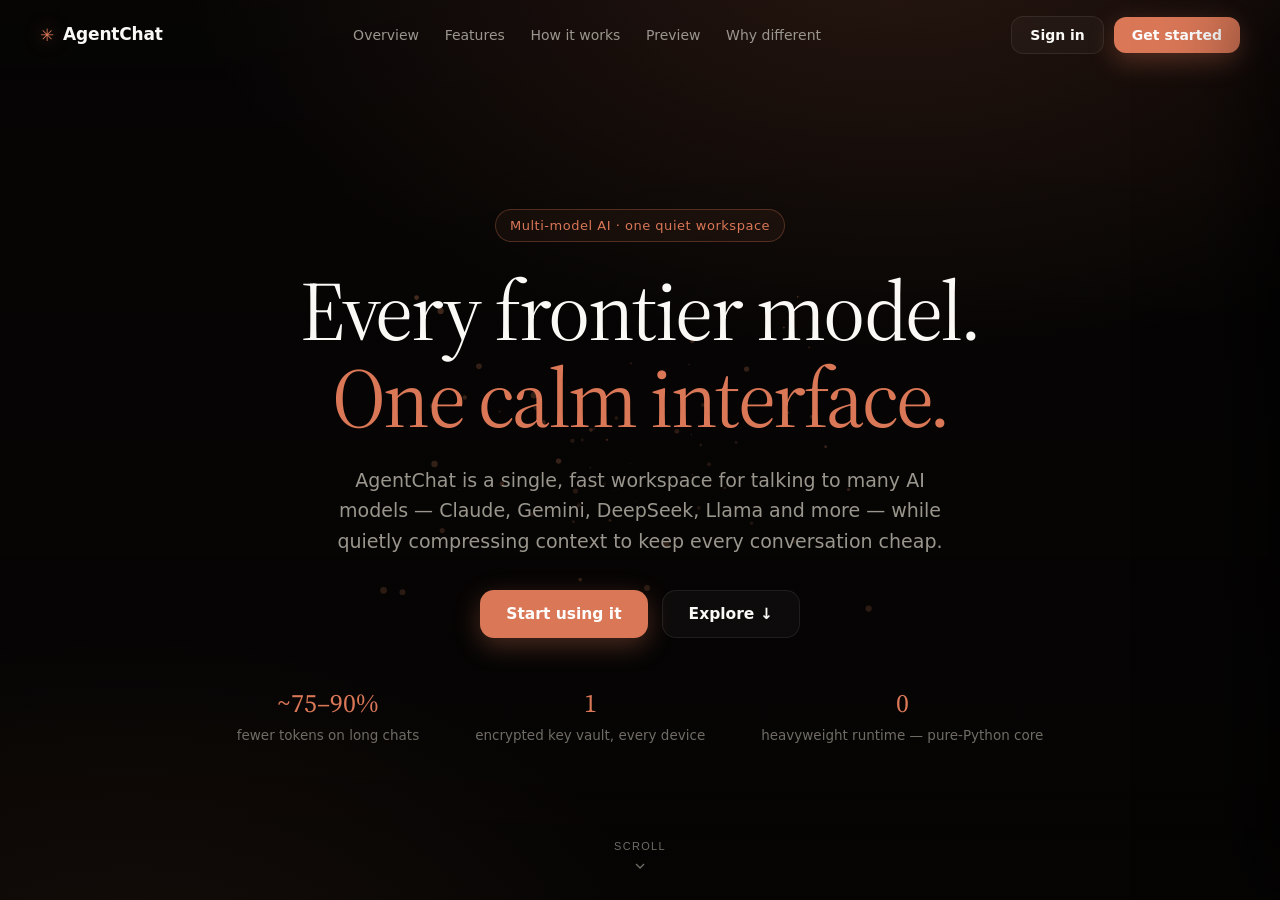
==== frontend/index.html @ 3aff606d "Redesign landing into a scrollable cinematic 3D product page (fixes viewport clipping; preserves aut" ====
<!DOCTYPE html>
<html lang="en">
<head>
  <meta charset="UTF-8">
  <meta name="viewport" content="width=device-width, initial-scale=1.0">
  <title>AgentChat</title>
  <link rel="preconnect" href="https://fonts.googleapis.com">
  <link rel="preconnect" href="https://fonts.gstatic.com" crossorigin>
  <link href="https://fonts.googleapis.com/css2?family=IBM+Plex+Mono:wght@400;500;600&family=Rubik:wght@400;500;600;700&family=Source+Serif+4:opsz,wght@8..60,400;8..60,500;8..60,600&display=swap" rel="stylesheet">
  <link rel="stylesheet" href="style.css?v=2.4">
  <!-- Claude-inspired reskin (loads last so it overrides style.css). Remove this line to revert. -->
  <link rel="stylesheet" href="claude-theme.css?v=1.0">
  <!-- Landing-page experience styles (loads last; scoped to #landing-screen) -->
  <link rel="stylesheet" href="landing.css?v=2.0">
  <link rel="manifest" href="/manifest.json">
  <link rel="icon" type="image/x-icon" href="/favicon.ico">
  <link rel="apple-touch-icon" href="/icon.png">
  <script src="https://accounts.google.com/gsi/client" async defer></script>
  <!-- Three.js (WebGL) for the hero particle field. Loaded from CDN; landing.js
       degrades to a canvas-2D field if this fails or on reduced-motion. -->
  <script src="https://cdnjs.cloudflare.com/ajax/libs/three.js/r128/three.min.js" defer></script>
</head>
<body>
  <!-- ============================================================
       Full-screen landing / auth gate (3D dynamic, black + clay).
       Shown to new users; hidden once signed in or "explored".
       Controlled by landing.js. Delete this block + landing.js link to revert.
       ============================================================ -->
  <div id="landing-screen" class="landing-screen">
    <!-- Atmospheric backdrop: WebGL particle field (three.js) or canvas-2D fallback -->
    <canvas id="landing-canvas" class="landing-canvas"></canvas>
    <div class="landing-vignette"></div>

    <!-- Floating / sticky navigation -->
    <header class="lp-nav" id="lp-nav">
      <a class="lp-nav-brand" href="#lp-hero" data-scroll>
        <span class="lp-brand-star">✳</span><span>AgentChat</span>
      </a>
      <nav class="lp-nav-links" id="lp-nav-links">
        <a href="#lp-about" data-scroll>Overview</a>
        <a href="#lp-features" data-scroll>Features</a>
        <a href="#lp-how" data-scroll>How it works</a>
        <a href="#lp-preview" data-scroll>Preview</a>
        <a href="#lp-facts" data-scroll>Why different</a>
      </nav>
      <div class="lp-nav-cta">
        <button type="button" class="lp-btn-ghost" id="lp-nav-signin">Sign in</button>
        <button type="button" class="lp-btn-primary" id="lp-nav-start">Get started</button>
      </div>
      <button type="button" class="lp-nav-toggle" id="lp-nav-toggle" aria-label="Toggle menu">
        <svg width="22" height="22" viewBox="0 0 24 24" fill="none" stroke="currentColor" stroke-width="2"><line x1="3" y1="6" x2="21" y2="6"/><line x1="3" y1="12" x2="21" y2="12"/><line x1="3" y1="18" x2="21" y2="18"/></svg>
      </button>
    </header>

    <!-- Scrollable document -->
    <main class="lp-scroll" id="lp-scroll">
      <!-- HERO -->
      <section class="lp-hero" id="lp-hero">
        <div class="lp-hero-inner">
          <span class="lp-eyebrow reveal">Multi-model AI · one quiet workspace</span>
          <h1 class="lp-hero-title reveal">
            Every frontier model.
            <span class="lp-hero-accent">One calm interface.</span>
          </h1>
          <p class="lp-hero-sub reveal">
            AgentChat is a single, fast workspace for talking to many AI models — Claude, Gemini,
            DeepSeek, Llama and more — while quietly compressing context to keep every conversation cheap.
          </p>
          <div class="lp-hero-cta reveal">
            <button type="button" class="lp-btn-primary lp-btn-lg" id="lp-hero-start">Start using it</button>
            <button type="button" class="lp-btn-ghost lp-btn-lg" id="lp-hero-explore">Explore ↓</button>
          </div>
          <ul class="lp-hero-meta reveal">
            <li><strong>~75–90%</strong> fewer tokens on long chats</li>
            <li><strong>1</strong> encrypted key vault, every device</li>
            <li><strong>0</strong> heavyweight runtime — pure-Python core</li>
          </ul>
        </div>
        <button type="button" class="lp-scroll-cue" id="lp-scroll-cue" aria-label="Scroll down">
          <span>Scroll</span>
          <svg width="16" height="16" viewBox="0 0 24 24" fill="none" stroke="currentColor" stroke-width="2"><polyline points="6 9 12 15 18 9"/></svg>
        </button>
      </section>

      <!-- ABOUT / WHAT IT IS -->
      <section class="lp-section" id="lp-about">
        <div class="lp-section-head reveal">
          <span class="lp-kicker">What it is</span>
          <h2 class="lp-h2">One workspace instead of a dozen tabs.</h2>
          <p class="lp-lead">
            Most people juggle several AI sites, each with its own login, billing and quirks.
            AgentChat puts them behind one clean chat — switch models mid-conversation, bring your
            own keys, and keep your history and settings synced wherever you sign in.
          </p>
        </div>
        <div class="lp-about-grid reveal">
          <div class="lp-about-item"><span class="lp-about-num">01</span><h3>Talk to any model</h3><p>Claude Opus, Gemini, DeepSeek, Qwen, Llama and GPT-OSS — one thread, switch freely.</p></div>
          <div class="lp-about-item"><span class="lp-about-num">02</span><h3>Spend less</h3><p>Reasoning is pruned and long histories are compressed before they're sent upstream.</p></div>
          <div class="lp-about-item"><span class="lp-about-num">03</span><h3>Stay in sync</h3><p>Accounts carry your models, keys and preferences across phone and laptop.</p></div>
        </div>
      </section>

      <!-- FEATURES -->
      <section class="lp-section" id="lp-features">
        <div class="lp-section-head reveal">
          <span class="lp-kicker">Capabilities</span>
          <h2 class="lp-h2">Built for people who use AI all day.</h2>
        </div>
        <div class="lp-feature-grid">
          <article class="lp-card lp-card-wide reveal" data-tilt>
            <div class="lp-card-glow"></div>
            <div class="lp-card-body">
              <span class="lp-card-tag">Token efficiency</span>
              <h3>Context compression, on by default</h3>
              <p>Long conversations are summarized and prior reasoning is pruned before each request, so a
                marathon chat costs a fraction of what it would elsewhere — up to ~75–90% fewer tokens.</p>
              <div class="lp-card-stat"><span class="lp-stat-num">-75%</span><span class="lp-stat-cap">typical prompt overhead pruned</span></div>
            </div>
          </article>
          <article class="lp-card reveal" data-tilt>
            <div class="lp-card-glow"></div>
            <div class="lp-card-body">
              <span class="lp-card-tag">Vision</span>
              <h3>See documents, not just read them</h3>
              <p>Drop in a PDF or image — pages are rendered to images so vision-capable models actually
                look at the layout, tables and figures.</p>
            </div>
          </article>
          <article class="lp-card reveal" data-tilt>
            <div class="lp-card-glow"></div>
            <div class="lp-card-body">
              <span class="lp-card-tag">Privacy</span>
              <h3>Your keys, your vault</h3>
              <p>API keys live in a per-user encrypted vault (PBKDF2), never hard-coded and never shared.</p>
            </div>
          </article>
          <article class="lp-card reveal" data-tilt>
            <div class="lp-card-glow"></div>
            <div class="lp-card-body">
              <span class="lp-card-tag">Openness</span>
              <h3>Bring any provider</h3>
              <p>Speaks the OpenAI Chat Completions and Anthropic Messages formats, plus custom base URLs
                for any compatible endpoint.</p>
            </div>
          </article>
          <article class="lp-card lp-card-wide reveal" data-tilt>
            <div class="lp-card-glow"></div>
            <div class="lp-card-body">
              <span class="lp-card-tag">Tools &amp; context</span>
              <h3>Web search, tools and your own codebase</h3>
              <p>Real-time web search, tools over the Model Context Protocol, agent skills, and project
                context so answers are grounded in what you're actually working on.</p>
            </div>
          </article>
        </div>
      </section>

      <!-- HOW IT WORKS -->
      <section class="lp-section" id="lp-how">
        <div class="lp-section-head reveal">
          <span class="lp-kicker">How it works</span>
          <h2 class="lp-h2">Four steps, then out of your way.</h2>
        </div>
        <ol class="lp-steps">
          <li class="lp-step reveal"><span class="lp-step-n">1</span><h3>Pick a model</h3><p>Choose from the built-in roster or point AgentChat at your own provider and key.</p></li>
          <li class="lp-step reveal"><span class="lp-step-n">2</span><h3>Chat &amp; attach</h3><p>Ask, paste code, or drop in PDFs and images. Everything lands in one thread.</p></li>
          <li class="lp-step reveal"><span class="lp-step-n">3</span><h3>It compresses</h3><p>Context is trimmed and summarized automatically so you keep the thread, not the token bill.</p></li>
          <li class="lp-step reveal"><span class="lp-step-n">4</span><h3>It syncs</h3><p>Your models, keys and settings follow your account to any device.</p></li>
        </ol>
      </section>

      <!-- PRODUCT PREVIEW -->
      <section class="lp-section" id="lp-preview">
        <div class="lp-section-head reveal">
          <span class="lp-kicker">A look inside</span>
          <h2 class="lp-h2">Calm on the surface, efficient underneath.</h2>
        </div>
        <div class="lp-preview-frame reveal" data-tilt>
          <div class="lp-preview-bar">
            <span class="lp-dot"></span><span class="lp-dot"></span><span class="lp-dot"></span>
            <span class="lp-preview-model">✳ claude-opus-4-8</span>
            <span class="lp-preview-badge">-75% pruned</span>
          </div>
          <div class="lp-preview-body">
            <div class="lp-msg lp-msg-user">Summarize the attached research PDF and pull out the key numbers.</div>
            <div class="lp-msg lp-msg-file">📄 opaque-detection.pdf · 12 pages</div>
            <div class="lp-msg lp-msg-ai">
              <p>Here's the gist across all 12 pages, with the figures that matter:</p>
              <p><strong>Detection cascade</strong> runs in four tiers (T0–T3), each escalating only when the
                cheaper stage is uncertain — keeping average latency low.</p>
              <p>Names and addresses are caught by a dedicated <strong>NER</strong> pass before anything
                leaves the device.</p>
            </div>
          </div>
        </div>
        <p class="lp-preview-note reveal">Illustrative preview — the live app renders your real conversations.</p>
      </section>

      <!-- FACTS / WHY DIFFERENT -->
      <section class="lp-section" id="lp-facts">
        <div class="lp-section-head reveal">
          <span class="lp-kicker">Why it's different</span>
          <h2 class="lp-h2">Small, open, and frugal on purpose.</h2>
        </div>
        <div class="lp-facts-grid">
          <div class="lp-fact reveal"><span class="lp-fact-num">Pure Python</span><p>The server is a single standard-library program — no web framework, no Node build, no Electron.</p></div>
          <div class="lp-fact reveal"><span class="lp-fact-num">Multi-model</span><p>Frontier and open-weight models side by side, switchable inside one conversation.</p></div>
          <div class="lp-fact reveal"><span class="lp-fact-num">Cross-device</span><p>Sign in anywhere; your vault and preferences come with you.</p></div>
          <div class="lp-fact reveal"><span class="lp-fact-num">Standards-based</span><p>OpenAI &amp; Anthropic message formats, and tools over the Model Context Protocol.<a class="lp-cite" href="https://modelcontextprotocol.io" target="_blank" rel="noopener noreferrer">MCP ↗</a></p></div>
        </div>
      </section>

      <!-- FINAL CTA -->
      <section class="lp-section lp-final" id="lp-final">
        <div class="lp-final-inner reveal">
          <span class="lp-brand-star lp-final-star">✳</span>
          <h2 class="lp-final-title">Bring your keys. Keep your tokens.</h2>
          <p class="lp-final-sub">Start a conversation in seconds — or make an account to sync everything.</p>
          <div class="lp-hero-cta">
            <button type="button" class="lp-btn-primary lp-btn-lg" id="lp-final-start">Get started</button>
            <button type="button" class="lp-btn-ghost lp-btn-lg" id="lp-final-guest">Explore without an account →</button>
          </div>
        </div>
      </section>

      <footer class="lp-footer">
        <div class="lp-footer-brand"><span class="lp-brand-star">✳</span> AgentChat</div>
        <div class="lp-footer-note">Private, single-user build · your keys stay in your vault</div>
      </footer>
    </main>

    <!-- ================= Slide-in auth panel (reuses existing endpoints) ================= -->
    <div class="lp-auth-overlay" id="lp-auth-overlay"></div>
    <aside class="lp-auth-panel" id="lp-auth-panel" aria-hidden="true">
      <button type="button" class="lp-auth-close" id="lp-auth-close" aria-label="Close">
        <svg width="20" height="20" viewBox="0 0 24 24" fill="none" stroke="currentColor" stroke-width="2"><line x1="18" y1="6" x2="6" y2="18"/><line x1="6" y1="6" x2="18" y2="18"/></svg>
      </button>
      <div class="lp-auth-inner">
        <div class="landing-brand">
          <span class="landing-brand-star">✳</span>
          <span class="landing-brand-name">AgentChat</span>
        </div>
        <h1 class="landing-headline" id="lp-headline">Welcome back</h1>
        <p class="landing-sub" id="lp-sub">Sign in to sync your chats, keys and models across every device.</p>

        <div class="landing-tabs" id="lp-tabs">
          <button type="button" class="landing-tab active" data-mode="login">Sign in</button>
          <button type="button" class="landing-tab" data-mode="register">Create account</button>
        </div>

        <button type="button" class="lp-google-btn" id="lp-google-btn">
          <svg viewBox="0 0 24 24" width="18" height="18" aria-hidden="true">
            <path fill="#4285F4" d="M22.56 12.25c0-.78-.07-1.53-.2-2.25H12v4.26h5.92c-.26 1.37-1.04 2.53-2.21 3.31v2.77h3.57c2.08-1.92 3.28-4.74 3.28-8.09z"/>
            <path fill="#34A853" d="M12 23c2.97 0 5.46-.98 7.28-2.66l-3.57-2.77c-.98.66-2.23 1.06-3.71 1.06-2.86 0-5.29-1.93-6.16-4.53H2.18v2.84C3.99 20.53 7.7 23 12 23z"/>
            <path fill="#FBBC05" d="M5.84 14.09c-.22-.66-.35-1.36-.35-2.09s.13-1.43.35-2.09V7.06H2.18C1.43 8.55 1 10.22 1 12s.43 3.45 1.18 4.94l2.85-2.22.81-.63z"/>
            <path fill="#EA4335" d="M12 5.38c1.62 0 3.06.56 4.21 1.64l3.15-3.15C17.45 2.09 14.97 1 12 1 7.7 1 3.99 3.47 2.18 7.06l3.66 2.84c.87-2.6 3.3-4.52 6.16-4.52z"/>
          </svg>
          <span>Continue with Google</span>
        </button>
        <div class="lp-gsi-holder" id="lp-gsi-holder"></div>
        <div class="lp-note hidden" id="lp-google-note"></div>

        <div class="landing-divider"><span>or with email</span></div>

        <form id="lp-form" autocomplete="on">
          <div class="lp-field hidden" id="lp-name-field">
            <label for="lp-name">Name</label>
            <input type="text" id="lp-name" placeholder="Your name" autocomplete="name" />
          </div>
          <div class="lp-field">
            <label for="lp-email">Email</label>
            <input type="email" id="lp-email" placeholder="name@example.com" autocomplete="email" required />
          </div>
          <div class="lp-field">
            <label for="lp-password">Password</label>
            <input type="password" id="lp-password" placeholder="••••••••" autocomplete="current-password" required />
          </div>
          <div class="lp-alert hidden" id="lp-alert"></div>
          <button type="submit" class="lp-submit" id="lp-submit">Sign in</button>
        </form>

        <button type="button" class="lp-guest" id="lp-guest">Explore without an account →</button>
      </div>
    </aside>
  </div>

  <div class="app-layout">
    <!-- 1. Leftmost Icon Navigation Rail (Material You Expressive Rail) -->
    <nav class="nav-rail">
      <div class="rail-top">
        <div class="rail-brand" title="AgentChat">
          <img src="/icon.png" alt="AgentChat" class="rail-logo" />
        </div>
        <button class="rail-btn active" id="rail-tab-chats" title="Conversations (Ctrl+1)">
          <div class="rail-icon-wrapper">
            <svg width="22" height="22" viewBox="0 0 24 24" fill="none" stroke="currentColor" stroke-width="2"><path d="M21 15a2 2 0 0 1-2 2H7l-4 4V5a2 2 0 0 1 2-2h14a2 2 0 0 1 2 2z"></path></svg>
          </div>
          <span class="rail-label">Chats</span>
        </button>
        <button class="rail-btn" id="rail-tab-models" title="Model Hub & Latency (Ctrl+2)">
          <div class="rail-icon-wrapper">
            <svg width="22" height="22" viewBox="0 0 24 24" fill="none" stroke="currentColor" stroke-width="2"><circle cx="12" cy="8" r="7"></circle><polyline points="8.21 13.89 7 23 12 20 17 23 15.79 13.88"></polyline></svg>
          </div>
          <span class="rail-label">Models</span>
        </button>
        <button class="rail-btn" id="rail-tab-skills" title="Agent Skills & Protocols (Ctrl+4)">
          <div class="rail-icon-wrapper">
            <svg width="22" height="22" viewBox="0 0 24 24" fill="none" stroke="currentColor" stroke-width="2"><polygon points="12 2 15.09 8.26 22 9.27 17 14.14 18.18 21.02 12 17.77 5.82 21.02 7 14.14 2 9.27 8.91 8.26 12 2"></polygon></svg>
          </div>
          <span class="rail-label">Skills</span>
        </button>
        <button class="rail-btn" id="rail-tab-projects" title="Projects & Codebases (Ctrl+5)">
          <div class="rail-icon-wrapper">
            <svg width="22" height="22" viewBox="0 0 24 24" fill="none" stroke="currentColor" stroke-width="2"><path d="M22 19a2 2 0 0 1-2 2H4a2 2 0 0 1-2-2V5a2 2 0 0 1 2-2h5l2 3h9a2 2 0 0 1 2 2z"></path></svg>
          </div>
          <span class="rail-label">Projects</span>
        </button>
        <button class="rail-btn" id="rail-tab-mcp" title="MCP & Tools (Ctrl+6)">
          <div class="rail-icon-wrapper">
            <svg width="22" height="22" viewBox="0 0 24 24" fill="none" stroke="currentColor" stroke-width="2"><path d="M18 13v6a2 2 0 0 1-2 2H5a2 2 0 0 1-2-2V8a2 2 0 0 1 2-2h6"></path><polyline points="15 3 21 3 21 9"></polyline><line x1="10" y1="14" x2="21" y2="3"></line></svg>
          </div>
          <span class="rail-label">MCP</span>
        </button>
      </div>

      <div class="rail-bottom">
        <button class="rail-btn" id="rail-tab-settings" title="Settings & Providers">
          <div class="rail-icon-wrapper">
            <svg width="22" height="22" viewBox="0 0 24 24" fill="none" stroke="currentColor" stroke-width="2"><circle cx="12" cy="12" r="3"></circle><path d="M19.4 15a1.65 1.65 0 0 0 .33 1.82l.06.06a2 2 0 0 1 0 2.83 2 2 0 0 1-2.83 0l-.06-.06a1.65 1.65 0 0 0-1.82-.33 1.65 1.65 0 0 0-1 1.51V21a2 2 0 0 1-2 2 2 2 0 0 1-2-2v-.09A1.65 1.65 0 0 0 9 19.4a1.65 1.65 0 0 0-1.82.33l-.06.06a2 2 0 0 1-2.83 0 2 2 0 0 1 0-2.83l.06-.06a1.65 1.65 0 0 0 .33-1.82 1.65 1.65 0 0 0-1.51-1H3a2 2 0 0 1-2-2 2 2 0 0 1 2-2h.09A1.65 1.65 0 0 0 4.6 9a1.65 1.65 0 0 0-.33-1.82l-.06-.06a2 2 0 0 1 0-2.83 2 2 0 0 1 2.83 0l.06.06a1.65 1.65 0 0 0 1.82.33H9a1.65 1.65 0 0 0 1-1.51V3a2 2 0 0 1 2-2 2 2 0 0 1 2 2v.09a1.65 1.65 0 0 0 1 1.51 1.65 1.65 0 0 0 1.82-.33l.06-.06a2 2 0 0 1 2.83 0 2 2 0 0 1 0 2.83l-.06.06a1.65 1.65 0 0 0-.33 1.82V9a1.65 1.65 0 0 0 1.51 1H21a2 2 0 0 1 2 2 2 2 0 0 1-2 2h-.09a1.65 1.65 0 0 0-1.51 1z"></path></svg>
          </div>
          <span class="rail-label">Settings</span>
        </button>
        <div class="rail-status-pill" title="Upstream Connection State">
          <div class="rail-status" id="rail-status-dot"></div>
        </div>
      </div>
    </nav>

    <!-- 2. Contextual Sidebar Panel (Conversation History / Models / Skills / Projects / MCP) -->
    <aside class="sub-sidebar" id="sub-sidebar">
      <!-- Mobile Drawer Brand & Close Header -->
      <div class="mobile-drawer-header">
        <div class="mobile-drawer-brand">
          <img src="/icon.png" alt="AgentChat" class="mobile-drawer-logo" />
          <span class="mobile-drawer-title">AgentChat</span>
        </div>
        <button id="close-sidebar-btn" class="icon-toggle-btn mobile-close-btn" title="Close Drawer">
          <svg width="20" height="20" viewBox="0 0 24 24" fill="none" stroke="currentColor" stroke-width="2.5"><line x1="18" y1="6" x2="6" y2="18"></line><line x1="6" y1="6" x2="18" y2="18"></line></svg>
        </button>
      </div>

      <!-- Mobile Segmented Navigation Tabs -->
      <div class="mobile-drawer-tabs" id="mobile-drawer-tabs">
        <button type="button" class="mobile-tab-btn active" data-tab="chats">💬 Chats</button>
        <button type="button" class="mobile-tab-btn" data-tab="models">🤖 Models</button>
        <button type="button" class="mobile-tab-btn" data-tab="skills">✨ Skills</button>
        <button type="button" class="mobile-tab-btn" data-tab="projects">📁 Projects</button>
        <button type="button" class="mobile-tab-btn" data-tab="settings">⚙️ Settings</button>
      </div>

      <!-- Section A: Chats Sidebar View (Enhanced Chat History) -->
      <div class="sidebar-pane" id="pane-chats">
        <div class="pane-header">
          <h2>History & Chats</h2>
          <div class="header-action-group">
            <button id="export-all-chats-btn" class="btn btn-tonal-tertiary btn-xs" title="Export All History as JSON">📥 Export</button>
            <button id="clear-all-chats-btn" class="btn btn-tonal btn-xs" title="Clear All History">🗑️ Clear</button>
            <button id="new-chat-btn" class="btn btn-tonal btn-sm" title="New Session (Ctrl+N)">
              <svg width="14" height="14" viewBox="0 0 24 24" fill="none" stroke="currentColor" stroke-width="2.5"><line x1="12" y1="5" x2="12" y2="19"></line><line x1="5" y1="12" x2="19" y2="12"></line></svg>
              New
            </button>
          </div>
        </div>
        <div class="search-box">
          <svg width="15" height="15" viewBox="0 0 24 24" fill="none" stroke="currentColor" stroke-width="2"><circle cx="11" cy="11" r="8"></circle><line x1="21" y1="21" x2="16.65" y2="16.65"></line></svg>
          <input type="text" id="chat-search-input" placeholder="Search sessions or messages..." />
        </div>
        <div class="conversation-list" id="chat-list">
          <!-- Chat session items injected here with date groups -->
        </div>
      </div>

      <!-- Section B: Models Sidebar View -->
      <div class="sidebar-pane hidden" id="pane-models">
        <div class="pane-header">
          <h2>Model Hub</h2>
          <button id="sidebar-probe-btn" class="btn btn-tonal btn-sm" title="Check Upstream Availability">
            🔄 Check
          </button>
        </div>
        <div class="quick-filter-pills">
          <button class="pill-btn active" onclick="filterRankings('all')">All</button>
          <button class="pill-btn" onclick="filterRankings('coding')">Coding</button>
          <button class="pill-btn" onclick="filterRankings('speed')">Speed</button>
        </div>
        <div class="models-mini-list" id="models-mini-list">
          <!-- Models list injected here -->
        </div>
      </div>

      <!-- Section C: Skills Sidebar View -->
      <div class="sidebar-pane hidden" id="pane-skills">
        <div class="pane-header">
          <h2>Agent Skills</h2>
          <button id="open-add-skill-btn" class="btn btn-tonal btn-sm" title="Create Custom Skill">
            + New Skill
          </button>
        </div>
        <div class="pane-info-banner">
          <span>Active skills dynamically augment the AI agent's system directives and execution rules.</span>
        </div>
        <div class="skills-list" id="skills-list">
          <!-- Skill cards injected dynamically -->
        </div>
      </div>

      <!-- Section D: Projects Sidebar View -->
      <div class="sidebar-pane hidden" id="pane-projects">
        <div class="pane-header">
          <h2>Projects & Code</h2>
          <button id="open-import-project-btn" class="btn btn-tonal btn-sm" title="Import Codebase">
            + Import
          </button>
        </div>
        <div class="pane-info-banner">
          <span>Import your whole codebase to give the agent full architectural awareness and file context.</span>
        </div>
        <div class="project-active-card hidden" id="project-active-card">
          <!-- Active project info and context toggle injected here -->
        </div>
        <div class="project-files-section hidden" id="project-files-section">
          <div class="project-section-header">
            <span id="project-file-count-label">Project Files</span>
            <input type="text" id="project-file-filter" class="form-input-sm" placeholder="Filter files..." />
          </div>
          <div class="project-tree-container" id="project-tree-container">
            <!-- Interactive file tree items injected here -->
          </div>
        </div>
        <div class="saved-projects-list" id="saved-projects-list">
          <!-- Saved projects cards -->
        </div>
      </div>

      <!-- Section E: MCP Tools Sidebar View -->
      <div class="sidebar-pane hidden" id="pane-mcp">
        <div class="pane-header">
          <h2>MCP & Tools</h2>
          <button id="open-add-mcp-btn" class="btn btn-tonal btn-sm" title="Register Stdio Server">
            + Add
          </button>
        </div>
        <div class="mcp-servers-list" id="mcp-servers-list">
          <!-- Configured MCP servers and native plugins injected here -->
        </div>
      </div>
    </aside>

    <!-- Mobile Drawer Backdrop -->
    <div class="sidebar-backdrop" id="sidebar-backdrop"></div>

    <!-- 3. Main Workspace / Chat Viewport -->
    <main class="main-viewport">
      <!-- Clean Minimal Topbar -->
      <header class="chat-topbar">
        <button id="toggle-sidebar-btn" class="icon-toggle-btn" title="Toggle Drawer">
          <svg width="18" height="18" viewBox="0 0 24 24" fill="none" stroke="currentColor" stroke-width="2"><line x1="3" y1="12" x2="21" y2="12"></line><line x1="3" y1="6" x2="21" y2="6"></line><line x1="3" y1="18" x2="21" y2="18"></line></svg>
        </button>

        <!-- Horizontally Scrollable Middle Track for All Controls -->
        <div class="topbar-scroll-track" id="topbar-scroll-track">
          <!-- Provider Pill -->
          <div class="select-pill-wrapper provider-pill-wrapper">
            <select id="provider-select" class="select-pill provider-pill" title="Active AI Provider / Proxy">
              <option value="justdowork" selected>💼 JustDoWork</option>
              <option value="agentrouter">🛡️ AgentRouter</option>
              <option value="puter">🚀 Puter.ai</option>
              <option value="google">🌐 Google AI Studio</option>
              <option value="openrouter">🔀 OpenRouter</option>
              <option value="groq">⚡ Groq Cloud</option>
              <option value="deepseek">🐳 DeepSeek</option>
              <option value="openai">✨ OpenAI</option>
              <option value="custom">⚙️ Custom Proxy</option>
              <option value="__add_proxy__">➕ Add Custom...</option>
            </select>
          </div>

          <!-- Active Model Dropdown -->
          <div class="select-pill-wrapper model-pill-wrapper">
            <select id="model-select" class="select-pill model-pill" title="Active Model">
              <optgroup label="🌟 Free & Open Source (Zero Cost)">
                <option value="gemini-3.6-flash" selected>🌐 Gemini 3.6 Flash (Free 1M Window)</option>
                <option value="openai/gpt-oss-120b">🦙 GPT-OSS 120B Flagship (Groq LPUs)</option>
                <option value="deepseek-v4-flash">⚡ DeepSeek V4 Flash (Lightning Fast 1.5s)</option>
                <option value="qwen/qwen3.8-27b">🧠 Qwen 3.8 27B (Free Reasoning)</option>
              </optgroup>
              <optgroup label="⚡ Frontier Flagship">
                <option value="claude-opus-4-8">✳️ claude-opus-4-8 (Anthropic via JustDoWork)</option>
                <option value="gemini-2.5-pro">🌐 Gemini 2.5 Pro (2M Window)</option>
              </optgroup>
              <option value="__custom_entry__">➕ Enter Custom Model ID...</option>
            </select>
          </div>

          <!-- Effort Level Pill -->
          <div class="select-pill-wrapper effort-pill-wrapper">
            <select id="effort-select" class="select-pill effort-pill" title="Reasoning & Thinking Effort">
              <option value="low">Effort: Low</option>
              <option value="medium" selected>Effort: Medium</option>
              <option value="high">Effort: High</option>
              <option value="extra">Effort: Extra</option>
              <option value="max">Effort: Max</option>
              <option value="ultra">Effort: Ultra/Max</option>
            </select>
          </div>

          <!-- Quick Refresh & Auto-Discovery Button -->
          <button id="refresh-models-btn" class="header-refresh-btn" title="Refresh & Auto-Discover Models for Active Proxy">
            <svg width="14" height="14" viewBox="0 0 24 24" fill="none" stroke="currentColor" stroke-width="2.2"><path d="M23 4v6h-6"></path><path d="M1 20v-6h6"></path><path d="M3.51 9a9 9 0 0 1 14.85-3.36L23 10M1 14l4.64 4.36A9 9 0 0 0 20.49 15"></path></svg>
          </button>

          <!-- Ultra-Lean / Zero Token Overhead Mode Button -->
          <button id="lean-mode-toggle-btn" class="pill-btn lean-mode-pill" title="Toggle Ultra-Lean Mode: Strips background context, sending only your exact prompt (~15 tokens!)">
            <span class="lean-icon">🌿</span>
            <span class="lean-label" id="lean-mode-label">Lean: Off</span>
          </button>

          <!-- Mobile Direct New Chat Button -->
          <button id="mobile-new-chat-btn" class="icon-toggle-btn mobile-only-btn" title="New Chat Session">
            <svg width="18" height="18" viewBox="0 0 24 24" fill="none" stroke="currentColor" stroke-width="2.5"><line x1="12" y1="5" x2="12" y2="19"></line><line x1="5" y1="12" x2="19" y2="12"></line></svg>
          </button>

          <!-- Live Token Usage Meter -->
          <div class="tools-status-pill" id="token-meter-pill" title="Real-time Session Tokens & Prompt Overhead">
            <span style="color: #10b981; font-weight: 600;">⚡ <span id="meter-in-tokens">0</span> in</span>
            <span style="opacity: 0.4;">/</span>
            <span style="color: #60a5fa;"><span id="meter-out-tokens">0</span> out</span>
          </div>

          <!-- Active Tools Indicator Pill -->
          <div class="tools-status-pill" id="tools-status-pill" title="Active Tools & MCP Servers">
            <span class="tools-dot"></span>
            <span id="tools-status-text">Web & PDF</span>
          </div>

          <!-- Active Skills Pill -->
          <div class="skills-status-pill hidden" id="skills-status-pill" title="Active Agent Skills" onclick="switchToRailTab('skills')">
            <span>✨</span>
            <span id="skills-status-text">0 Skills</span>
          </div>

          <!-- Active Project Pill -->
          <div class="project-status-pill hidden" id="project-status-pill" title="Active Codebase Project" onclick="switchToRailTab('projects')">
            <span>📁</span>
            <span id="project-status-text">Project</span>
          </div>

          <!-- Token Savings Badge -->
          <div class="token-badge" title="Reasoning Tokens Pruned Before Forwarding">
            <span>-75% Pruned</span>
          </div>
        </div>

        <!-- Pinned Right: User Profile & Account Portal (Never Cut Off) -->
        <div class="topbar-auth-fixed">
          <div class="user-auth-wrapper" id="user-auth-wrapper">
            <button id="auth-portal-btn" class="user-profile-chip" title="Account & Cross-Device Cloud Sync">
              <span class="user-avatar-icon" id="user-avatar-display">
                <svg width="14" height="14" viewBox="0 0 24 24" fill="none" stroke="currentColor" stroke-width="2"><path d="M20 21v-2a4 4 0 0 0-4-4H8a4 4 0 0 0-4 4v2"></path><circle cx="12" cy="7" r="4"></circle></svg>
              </span>
              <span id="user-name-display">Sign In</span>
              <span class="sync-dot-indicator" id="sync-dot-indicator" title="Cloud Sync Status"></span>
            </button>
            <div class="user-dropdown-menu hidden" id="user-dropdown-menu">
              <div class="user-dropdown-header" id="user-dropdown-header-btn" style="cursor: pointer;" title="Open Full Account & Profile Portal">
                <div class="user-dropdown-avatar" id="dropdown-avatar">?</div>
                <div class="user-dropdown-info">
                  <div class="user-dropdown-name" id="dropdown-name">Guest User</div>
                  <div class="user-dropdown-email" id="dropdown-email">Not synced to cloud</div>
                </div>
              </div>
              <div class="user-dropdown-divider"></div>
              <button class="user-dropdown-item" id="dropdown-account-btn">
                <svg width="14" height="14" viewBox="0 0 24 24" fill="none" stroke="currentColor" stroke-width="2"><circle cx="12" cy="7" r="4"></circle><path d="M20 21v-2a4 4 0 0 0-4-4H8a4 4 0 0 0-4 4v2"></path></svg>
                My Account & Profile
              </button>
              <button class="user-dropdown-item" id="dropdown-sync-btn">
                <svg width="14" height="14" viewBox="0 0 24 24" fill="none" stroke="currentColor" stroke-width="2"><path d="M21.5 2v6h-6M21.34 15.57a10 10 0 1 1-.57-8.38l5.67-5.67"/></svg>
                Sync Settings Now
              </button>
              <button class="user-dropdown-item" id="dropdown-vault-btn">
                <svg width="14" height="14" viewBox="0 0 24 24" fill="none" stroke="currentColor" stroke-width="2"><rect x="3" y="11" width="18" height="11" rx="2" ry="2"></rect><path d="M7 11V7a5 5 0 0 1 10 0v4"></path></svg>
                Key Vault
              </button>
              <div class="user-dropdown-divider"></div>
              <button class="user-dropdown-item sign-out-item" id="dropdown-logout-btn">
                <svg width="14" height="14" viewBox="0 0 24 24" fill="none" stroke="currentColor" stroke-width="2"><path d="M9 21H5a2 2 0 0 1-2-2V5a2 2 0 0 1 2-2h4"></path><polyline points="16 17 21 12 16 7"></polyline><line x1="21" y1="12" x2="9" y2="12"></line></svg>
                Sign Out
              </button>
            </div>
          </div>
        </div>
      </header>

      <!-- AgentRouter Exact Model Picker Bar (Matches AgentRouter Dashboard) -->
      <div class="agentrouter-bar" id="agentrouter-bar">
        <div class="agentrouter-bar-header">
          <div class="agentrouter-tabs" id="agentrouter-tabs">
            <button type="button" class="ar-tab active" data-category="all">
              <span>All Models</span>
              <span class="ar-badge ar-badge-all" id="ar-badge-all">5</span>
            </button>
            <button type="button" class="ar-tab" data-category="OpenAI">
              <svg width="13" height="13" viewBox="0 0 24 24" fill="currentColor"><path d="M22.28 9.37a5.55 5.55 0 0 0-.46-4.43 5.64 5.64 0 0 0-4.08-2.73 5.59 5.59 0 0 0-4.63.85A5.6 5.6 0 0 0 9 2.06a5.64 5.64 0 0 0-4.14 2.65 5.55 5.55 0 0 0-.46 4.43 5.62 5.62 0 0 0-2.4 3.73 5.65 5.65 0 0 0 1.05 4.77 5.55 5.55 0 0 0 .46 4.43 5.64 5.64 0 0 0 4.08 2.73 5.58 5.58 0 0 0 4.63-.85 5.6 5.6 0 0 0 4.08 1.02 5.64 5.64 0 0 0 4.14-2.65 5.55 5.55 0 0 0 .46-4.43 5.62 5.62 0 0 0 2.4-3.73 5.65 5.65 0 0 0-1.05-4.77z"/></svg>
              <span>OpenAI</span>
              <span class="ar-badge" id="ar-badge-openai">2</span>
            </button>
            <button type="button" class="ar-tab" data-category="Anthropic">
              <span style="color:#cc785c; font-size:14px; line-height:1;">✳</span>
              <span>Anthropic</span>
              <span class="ar-badge" id="ar-badge-anthropic">2</span>
            </button>
            <button type="button" class="ar-tab" data-category="DeepSeek">
              <span style="font-size:13px; line-height:1;">🐳</span>
              <span>DeepSeek</span>
              <span class="ar-badge" id="ar-badge-deepseek">1</span>
            </button>
          </div>

          <!-- Interactive Reasoning Effort Bar (Low, Medium, High, Extra, Max) -->
          <div class="ar-effort-group" id="ar-effort-group">
            <span class="ar-effort-label">⚡ Reasoning Effort:</span>
            <div class="effort-bar" id="effort-bar" role="group" aria-label="Reasoning Effort">
              <button type="button" class="effort-btn" data-effort="low" title="Low effort (1,024 reasoning tokens - Fastest)">Low</button>
              <button type="button" class="effort-btn active" data-effort="medium" title="Medium effort (4,096 reasoning tokens - Balanced)">Medium</button>
              <button type="button" class="effort-btn" data-effort="high" title="High effort (8,192 reasoning tokens - Deep Thinking)">High</button>
              <button type="button" class="effort-btn" data-effort="extra" title="Extra effort (16,384 reasoning tokens - Extensive)">Extra</button>
              <button type="button" class="effort-btn" data-effort="max" title="Max effort (32,000 reasoning tokens - Maximum Depth)">Max</button>
            </div>
          </div>
        </div>

        <div class="agentrouter-pills" id="agentrouter-pills">
          <button type="button" class="ar-model-pill pill-gemini-20-flash active" data-category="Google" data-model="gemini-2.0-flash" title="Google Gemini 2.0 Flash (Free 1M Window)">
            <span style="font-size:13px;">🌐</span>
            <span>gemini-2.0-flash</span>
          </button>
          <button type="button" class="ar-model-pill pill-llama-33-70b" data-category="Groq" data-model="llama-3.3-70b-versatile" title="Meta Llama 3.3 70B (Groq Open Weights)">
            <span style="font-size:13px;">🦙</span>
            <span>llama-3.3-70b</span>
          </button>
          <button type="button" class="ar-model-pill pill-deepseek-v4-flash" data-category="DeepSeek" data-model="deepseek-v4-flash" title="DeepSeek V4 Flash (1.5s Fast)">
            <span style="font-size:13px;">⚡</span>
            <span>deepseek-v4-flash</span>
          </button>
          <button type="button" class="ar-model-pill pill-claude-opus-48" data-category="Anthropic" data-model="claude-opus-4-8" title="Anthropic Claude Opus 4-8">
            <span style="font-size:13px;">✳</span>
            <span>claude-opus-4-8</span>
          </button>
          <button type="button" class="ar-model-pill pill-deepseek-r1" data-category="DeepSeek" data-model="deepseek-r1-distill-llama-70b" title="DeepSeek R1 Distill 70B Reasoning">
            <span style="font-size:13px;">🧠</span>
            <span>deepseek-r1</span>
          </button>
        </div>
      </div>

      <!-- Messages Viewport -->
      <div class="messages-viewport" id="messages-container">
        <!-- Empty state welcome (Claude-style centered greeting) -->
        <div class="welcome-screen" id="welcome-screen">
          <div class="claude-greeting">
            <span class="claude-greeting-star">✳</span>
            <h1 class="claude-greeting-text" id="claude-greeting-text">How can I help you today?</h1>
          </div>

          <div class="claude-suggestion-row">
            <button type="button" class="claude-suggestion" onclick="useSuggestion('Write a first draft of ')">
              <span class="claude-suggestion-icon">✍️</span> Write
            </button>
            <button type="button" class="claude-suggestion" onclick="useSuggestion('Help me debug this code: ')">
              <span class="claude-suggestion-icon">💻</span> Code
            </button>
            <button type="button" class="claude-suggestion" onclick="document.getElementById('file-input').click()">
              <span class="claude-suggestion-icon">📎</span> Attach a file
            </button>
            <button type="button" class="claude-suggestion" onclick="useSuggestion('Explain this concept simply: ')">
              <span class="claude-suggestion-icon">💡</span> Learn
            </button>
          </div>
        </div>

        <!-- Chat messages stream here -->
        <div class="messages-list" id="messages-list"></div>
      </div>


      <!-- Input Area -->
      <div class="chat-input-wrapper">
        <!-- Attachment Tray -->
        <div class="attachment-tray hidden" id="attachment-tray"></div>

        <div class="chat-input-box">
          <!-- Left Action Buttons -->
          <div class="input-left-buttons">
            <button id="attach-btn" class="action-circle-btn" title="Attach PDF, Document, or Image">
              <svg width="18" height="18" viewBox="0 0 24 24" fill="none" stroke="currentColor" stroke-width="2"><path d="M21.44 11.05l-9.19 9.19a6 6 0 0 1-8.49-8.49l9.19-9.19a4 4 0 0 1 5.66 5.66l-9.2 9.19a2 2 0 0 1-2.83-2.83l8.49-8.48"></path></svg>
            </button>
            <input type="file" id="file-input" class="hidden" accept=".pdf,.pptx,.ppt,.docx,.doc,.xlsx,.csv,.txt,.md,.py,.js,.ts,.tsx,.jsx,.html,.css,.json,.yaml,.yml,.png,.jpg,.jpeg,.webp" multiple />

            <button id="websearch-toggle-btn" class="action-pill-btn" title="Toggle Real-Time Web Search">
              <svg width="14" height="14" viewBox="0 0 24 24" fill="none" stroke="currentColor" stroke-width="2"><circle cx="12" cy="12" r="10"></circle><line x1="2" y1="12" x2="22" y2="12"></line><path d="M12 2a15.3 15.3 0 0 1 4 10 15.3 15.3 0 0 1-4 10 15.3 15.3 0 0 1-4-10 15.3 15.3 0 0 1 4-10z"></path></svg>
              <span>Search: OFF</span>
            </button>
          </div>

          <textarea 
            id="user-input" 
            placeholder="Ask anything, attach PDF/PPT/Docs (📎 or Drag & Drop), or type..." 
            rows="1"
            autofocus
          ></textarea>
          
          <div class="input-right-buttons">
            <button id="send-btn" class="send-circle-btn" title="Send message">
              <svg width="18" height="18" viewBox="0 0 24 24" fill="none" stroke="currentColor" stroke-width="2"><line x1="22" y1="2" x2="11" y2="13"></line><polygon points="22 2 15 22 11 13 2 9 22 2"></polygon></svg>
            </button>
            <button id="stop-btn" class="stop-circle-btn hidden" title="Stop generating">
              <svg width="16" height="16" viewBox="0 0 24 24" fill="currentColor"><rect x="6" y="6" width="12" height="12" rx="2"></rect></svg>
            </button>
          </div>
        </div>
        <div class="input-hint-row">
          <span>AgentChat can make mistakes. Please double-check responses.</span>
        </div>
      </div>
    </main>
  </div>

  <!-- Add / Edit MCP Server Modal -->
  <div class="modal-overlay hidden" id="add-mcp-modal">
    <div class="modal-card">
      <div class="modal-header">
        <h3>Add MCP Server</h3>
        <button id="close-mcp-modal-btn" class="close-btn">&times;</button>
      </div>
      <div class="modal-body">
        <div class="form-group">
          <label for="mcp-name-input">Server Name</label>
          <input type="text" id="mcp-name-input" placeholder="e.g. SQLite DB, Filesystem, Custom" />
        </div>
        <div class="form-group">
          <label for="mcp-command-input">Command</label>
          <input type="text" id="mcp-command-input" placeholder="e.g. npx, python, node" />
        </div>
        <div class="form-group">
          <label for="mcp-args-input">Arguments (space separated or JSON array)</label>
          <input type="text" id="mcp-args-input" placeholder='-y @modelcontextprotocol/server-filesystem C:\Users\HP' />
        </div>
        <div class="form-group">
          <button id="test-mcp-btn" class="btn btn-secondary">🔍 Test Server Connection</button>
          <small class="hint" id="mcp-test-status"></small>
        </div>
      </div>
      <div class="modal-footer">
        <button id="save-mcp-server-btn" class="btn btn-primary">Save Server</button>
      </div>
    </div>
  </div>

  <!-- Settings & Providers Modal -->
  <div class="modal-overlay hidden" id="settings-modal">
    <div class="modal-card">
      <div class="modal-header">
        <h3>Settings & AI Providers</h3>
        <button id="close-settings-btn" class="close-btn">&times;</button>
      </div>
      <div class="modal-body">
        <div class="form-group">
          <div style="display: flex; justify-content: space-between; align-items: center; margin-bottom: 6px;">
            <label for="setting-provider-choice" style="font-weight: 600;">Active AI Provider / Proxy</label>
            <div style="display: flex; gap: 6px;">
              <button type="button" id="btn-add-custom-proxy" class="btn btn-tonal btn-xs" title="Create a new custom proxy preset">+ Add Proxy</button>
              <button type="button" id="btn-delete-custom-proxy" class="btn btn-secondary btn-xs hidden" style="color: var(--md-sys-color-error); border-color: transparent;" title="Delete this custom proxy">Delete</button>
            </div>
          </div>
          <select id="setting-provider-choice" class="form-select">
            <option value="justdowork">💼 JustDoWork (api.justwoker.icu)</option>
            <option value="agentrouter">🛡️ AgentRouter (agentrouter.org)</option>
            <option value="puter">🚀 Puter.ai (Free Claude Opus 5)</option>
            <option value="google">🌐 Google AI Studio (Gemini 2.0 / 2.5)</option>
            <option value="openrouter">🔀 OpenRouter (openrouter.ai)</option>
            <option value="groq">⚡ Groq Cloud (Ultra-Fast 300 t/s)</option>
            <option value="deepseek">🐳 DeepSeek Official (api.deepseek.com)</option>
            <option value="openai">✨ OpenAI (api.openai.com)</option>
            <option value="custom">⚙️ Custom Stealth Proxy</option>
          </select>
        </div>

        <div class="form-group hidden" id="proxy-custom-name-group">
          <label for="setting-proxy-custom-name">Custom Proxy Label</label>
          <input type="text" id="setting-proxy-custom-name" placeholder="e.g. My Private Gateway, Ollama, Company Proxy" />
        </div>

        <!-- Stealth WAF Bypass Notice -->
        <div class="stealth-shield-banner">
          <span style="font-size: 14px;">🛡️</span>
          <div>
            <strong>WAF Stealth Bypass Active:</strong>
            <span style="opacity: 0.9;">Uses <code>curl_cffi</code> Chrome 124 TLS/JA3 impersonation and browser header sequencing. JustDoWork, AgentRouter, and Cloudflare will NOT block your requests.</span>
          </div>
        </div>

        <div class="form-group">
          <div style="display: flex; justify-content: space-between; align-items: center; margin-bottom: 6px;">
            <label for="setting-saved-keys-select">API Key Vault (Saved Keys for Active Provider)</label>
            <button type="button" id="delete-current-key-btn" class="btn btn-secondary btn-xs" style="color: var(--md-sys-color-error); border-color: transparent;">Remove Key</button>
          </div>
          <select id="setting-saved-keys-select" class="form-select" style="width: 100%; margin-bottom: 8px;">
            <!-- Options populated dynamically: Saved keys with aliases or + Add New Key -->
          </select>
          <div class="input-with-toggle">
            <input type="password" id="setting-api-key" placeholder="API Key (sk-... or AIza...)" />
            <button type="button" id="toggle-key-visibility" class="toggle-btn">Show</button>
          </div>
          <div style="display: flex; gap: 8px; margin-top: 8px;">
            <input type="text" id="setting-key-alias" placeholder="Key Label (e.g. Primary, Backup 1, Work Key)" style="flex: 1;" />
            <button type="button" id="save-key-to-vault-btn" class="btn btn-tonal btn-xs">+ Save Key</button>
          </div>
          <small class="hint">Stored safely in your device vault and synchronized to your account profile.</small>
        </div>

        <div class="form-group">
          <label for="setting-base-url">Provider Base URL</label>
          <input type="text" id="setting-base-url" placeholder="https://api.justwoker.icu/v1 or https://agentrouter.org/v1" />
          <small class="hint">Supports JustDoWork, AgentRouter, Puter, Anthropic native, or any OpenAI-compatible reverse proxy.</small>
        </div>

        <div class="form-group">
          <label for="setting-protocol-mode">Protocol Dispatch Mode</label>
          <select id="setting-protocol-mode" class="form-select">
            <option value="auto" selected>Stealth Auto-Detect (JustDoWork, AgentRouter, Proxies) [Default]</option>
            <option value="openai">OpenAI ChatCompletions (/v1/chat/completions)</option>
            <option value="anthropic">Anthropic Messages (/v1/messages)</option>
          </select>
        </div>

        <div class="form-group">
          <label for="setting-backend-url">Backend Server URL (Optional)</label>
          <input type="text" id="setting-backend-url" placeholder="e.g. https://your-app.onrender.com or http://127.0.0.1:5050" />
          <small class="hint">Leave empty if running locally. Fill this in when using Hugging Face Static Space to connect to your Render backend.</small>
        </div>

        <div class="form-group">
          <label class="checkbox-container">
            <input type="checkbox" id="setting-lean-mode" />
            <span class="checkmark"></span>
            <span class="checkbox-text">🌿 <strong>Ultra-Lean Mode (Zero Token Overhead)</strong> (Strips background files & system prompts, strictly sending ~15 tokens per message)</span>
          </label>
        </div>

        <div class="form-group">
          <label class="checkbox-container">
            <input type="checkbox" id="setting-auto-compress" checked />
            <span class="checkmark"></span>
            <span class="checkbox-text">⚡ <strong>Auto-Compress Chat History</strong> (Saves 70-80% tokens on long chats while keeping full context)</span>
          </label>
        </div>

        <div class="form-group">
          <label for="setting-temp">Temperature: <span id="temp-display">0.7</span></label>
          <input type="range" id="setting-temp" min="0" max="1" step="0.05" value="0.7" />
        </div>

        <div class="form-group">
          <label for="setting-system-prompt">Custom System Prompt (Optional)</label>
          <textarea id="setting-system-prompt" rows="2" placeholder="Leave empty for minimal token consumption."></textarea>
        </div>
      </div>
      <div class="modal-footer">
        <button id="save-settings-btn" class="btn btn-primary">Save Changes</button>
      </div>
    </div>
  </div>

  <!-- Create / Edit Custom Skill Modal -->
  <div class="modal-overlay hidden" id="create-skill-modal">
    <div class="modal-card">
      <div class="modal-header">
        <h3>Create Agent Skill</h3>
        <button id="close-skill-modal-btn" class="close-btn">&times;</button>
      </div>
      <div class="modal-body">
        <div class="form-group">
          <label for="skill-name-input">Skill Name</label>
          <input type="text" id="skill-name-input" placeholder="e.g. SQL Wizard, TypeScript Refactorer" />
        </div>
        <div class="form-row" style="display: flex; gap: 12px;">
          <div class="form-group" style="flex: 1;">
            <label for="skill-icon-input">Emoji / Icon</label>
            <input type="text" id="skill-icon-input" placeholder="⚡" maxlength="4" value="⚡" />
          </div>
          <div class="form-group" style="flex: 2;">
            <label for="skill-category-input">Category / Tag</label>
            <input type="text" id="skill-category-input" placeholder="e.g. Coding, Security, Analytics" value="Custom" />
          </div>
        </div>
        <div class="form-group">
          <label for="skill-desc-input">Short Description</label>
          <input type="text" id="skill-desc-input" placeholder="Brief summary of when the agent should apply this skill" />
        </div>
        <div class="form-group">
          <label for="skill-prompt-input">System Directives & Instructions</label>
          <textarea id="skill-prompt-input" rows="5" placeholder="Enter instructions, constraints, and behavior guidelines to inject into the agent's prompt whenever this skill is active..."></textarea>
        </div>
      </div>
      <div class="modal-footer">
        <button id="save-skill-btn" class="btn btn-primary">Save Skill</button>
      </div>
    </div>
  </div>

  <!-- Import Codebase Project Modal -->
  <div class="modal-overlay hidden" id="import-project-modal">
    <div class="modal-card">
      <div class="modal-header">
        <h3>Import Codebase / Project</h3>
        <button id="close-import-project-btn" class="close-btn">&times;</button>
      </div>
      <div class="modal-body">
        <div class="form-group">
          <label for="project-path-input">Local Project Folder Path</label>
          <div style="display: flex; gap: 8px;">
            <input type="text" id="project-path-input" placeholder="e.g. C:\Users\HP\Projects\MyApp or ." style="flex: 1;" />
            <button id="scan-project-path-btn" class="btn btn-primary">Scan & Index</button>
          </div>
          <small class="hint">Scans project directory, files, code lines, and tech stack while automatically ignoring heavy binaries, git history, and node_modules.</small>
        </div>

        <div style="text-align: center; margin: 12px 0; color: var(--text-muted); font-size: 12px;">— OR CHOOSE FROM EXPLORER —</div>

        <div class="form-group">
          <label for="project-folder-input">Pick Directory from Explorer</label>
          <input type="file" id="project-folder-input" webkitdirectory directory multiple class="form-file-input" />
          <small class="hint">Select any folder on your machine directly via Windows Explorer to analyze and explore.</small>
        </div>

        <div id="project-scan-status" class="project-scan-status"></div>
      </div>
    </div>
  </div>

  <!-- File Preview Modal -->
  <div class="modal-overlay hidden" id="file-preview-modal">
    <div class="modal-card" style="max-width: 720px; width: 90%;">
      <div class="modal-header">
        <h3 id="file-preview-title">File Preview</h3>
        <button id="close-file-preview-btn" class="close-btn">&times;</button>
      </div>
      <div class="modal-body" style="max-height: 60vh; overflow-y: auto;">
        <pre id="file-preview-code" style="background: var(--surface-container-high); padding: 14px; border-radius: 8px; font-family: var(--font-mono); font-size: 13px; white-space: pre-wrap; word-break: break-all; margin: 0;"></pre>
      </div>
      <div class="modal-footer" style="display: flex; justify-content: space-between;">
        <button id="file-preview-copy-btn" class="btn btn-secondary">📋 Copy Code</button>
        <button id="file-preview-insert-btn" class="btn btn-primary">➕ Insert into Chat</button>
      </div>
    </div>
  </div>

  <!-- User Authentication & Cross-Device Sync Modal -->
  <div class="modal-overlay hidden" id="auth-modal">
    <div class="modal-card auth-modal-card">
      <div class="modal-header">
        <div class="auth-header-title">
          <div class="auth-brand-logo">
            <svg width="22" height="22" viewBox="0 0 24 24" fill="none" stroke="currentColor" stroke-width="2.2"><path d="M12 2L2 7l10 5 10-5-10-5zM2 17l10 5 10-5M2 12l10 5 10-5"/></svg>
          </div>
          <div>
            <h3 id="auth-modal-title">Sign In to AgentChat</h3>
            <p class="auth-modal-subtitle">Save your API keys, base URLs & models across phone and laptop</p>
          </div>
        </div>
        <button class="icon-btn close-modal-btn" id="close-auth-modal-btn">✕</button>
      </div>

      <div class="modal-body auth-modal-body">
        <!-- 1-Click Social Sign-In Buttons -->
        <div class="social-login-group">
          <button class="social-login-btn google-login-btn" id="google-login-btn" type="button">
            <svg class="social-icon" viewBox="0 0 24 24" width="18" height="18">
              <path fill="#4285F4" d="M22.56 12.25c0-.78-.07-1.53-.2-2.25H12v4.26h5.92c-.26 1.37-1.04 2.53-2.21 3.31v2.77h3.57c2.08-1.92 3.28-4.74 3.28-8.09z"/>
              <path fill="#34A853" d="M12 23c2.97 0 5.46-.98 7.28-2.66l-3.57-2.77c-.98.66-2.23 1.06-3.71 1.06-2.86 0-5.29-1.93-6.16-4.53H2.18v2.84C3.99 20.53 7.7 23 12 23z"/>
              <path fill="#FBBC05" d="M5.84 14.09c-.22-.66-.35-1.36-.35-2.09s.13-1.43.35-2.09V7.06H2.18C1.43 8.55 1 10.22 1 12s.43 3.45 1.18 4.94l2.85-2.22.81-.63z"/>
              <path fill="#EA4335" d="M12 5.38c1.62 0 3.06.56 4.21 1.64l3.15-3.15C17.45 2.09 14.97 1 12 1 7.7 1 3.99 3.47 2.18 7.06l3.66 2.84c.87-2.6 3.3-4.52 6.16-4.52z"/>
            </svg>
            <span>Continue with Google</span>
          </button>

          <button class="social-login-btn github-login-btn" id="github-login-btn" type="button">
            <svg class="social-icon" viewBox="0 0 24 24" width="18" height="18" fill="currentColor">
              <path d="M12 0C5.37 0 0 5.37 0 12c0 5.31 3.435 9.795 8.205 11.385.6.105.825-.255.825-.57 0-.285-.015-1.23-.015-2.235-3.015.555-3.795-.735-4.035-1.41-.135-.345-.72-1.41-1.23-1.695-.42-.225-1.02-.78-.015-.795.945-.015 1.62.87 1.845 1.23 1.08 1.815 2.805 1.305 3.495.99.105-.78.42-1.305.765-1.605-2.67-.3-5.46-1.335-5.46-5.925 0-1.305.465-2.385 1.23-3.225-.12-.3-.54-1.53.12-3.18 0 0 1.005-.315 3.3 1.23.96-.27 1.98-.405 3-.405s2.04.135 3 .405c2.295-1.56 3.3-1.23 3.3-1.23.66 1.65.24 2.88.12 3.18.765.84 1.23 1.905 1.23 3.225 0 4.605-2.805 5.625-5.475 5.925.435.375.81 1.095.81 2.22 0 1.605-.015 2.895-.015 3.3 0 .315.225.69.825.57A12.02 12.02 0 0 0 24 12c0-6.63-5.37-12-12-12z"/>
            </svg>
            <span>Continue with GitHub</span>
          </button>
        </div>

        <div class="auth-divider">
          <span>or continue with email</span>
        </div>

        <!-- Email & Password Form -->
        <form id="auth-form" onsubmit="return false;">
          <div class="auth-input-group hidden" id="auth-name-group">
            <label for="auth-name-input">Display Name</label>
            <input type="text" id="auth-name-input" class="text-input" placeholder="Your Name or Handle" autocomplete="name" />
          </div>

          <div class="auth-input-group">
            <label for="auth-email-input">Email Address</label>
            <input type="email" id="auth-email-input" class="text-input" placeholder="name@example.com" required autocomplete="email" />
          </div>

          <div class="auth-input-group">
            <label for="auth-password-input">Password</label>
            <input type="password" id="auth-password-input" class="text-input" placeholder="••••••••" required autocomplete="current-password" />
          </div>

          <div class="auth-alert hidden" id="auth-alert-box"></div>

          <button class="btn btn-primary btn-block auth-submit-btn" id="auth-submit-btn" type="submit">
            Sign In
          </button>
        </form>

        <div class="auth-footer-toggle">
          <span id="auth-toggle-text">Don't have an account?</span>
          <button class="link-btn" id="auth-toggle-mode-btn" type="button">Create Account</button>
        </div>
      </div>

      <div class="modal-footer auth-modal-footer">
        <button class="btn btn-ghost btn-sm" id="auth-guest-btn">Continue as Guest (Local Only)</button>
      </div>
    </div>
  </div>

  <!-- Dedicated User Account & Cloud Profile Modal -->
  <div class="modal-overlay hidden" id="account-modal">
    <div class="modal-card account-modal-card">
      <div class="modal-header">
        <div class="auth-header-title">
          <div class="account-avatar-large" id="account-large-avatar">G</div>
          <div>
            <h3 id="account-display-name-header">User Profile</h3>
            <span class="account-badge" id="account-provider-badge">Google Verified</span>
          </div>
        </div>
        <button class="icon-btn close-modal-btn" id="close-account-modal-btn">✕</button>
      </div>

      <div class="modal-body account-modal-body">
        <!-- Section 1: User Identity -->
        <div class="account-section">
          <div class="account-section-title">
            <span>Identity & Connected Accounts</span>
            <span class="pill pill-green" id="account-status-pill">Connected</span>
          </div>
          <div class="account-identity-grid">
            <div class="form-group">
              <label for="account-name-input">Display Name</label>
              <div style="display: flex; gap: 8px;">
                <input type="text" id="account-name-input" class="form-input" placeholder="e.g. Guest User" />
                <button type="button" id="save-account-name-btn" class="btn btn-primary btn-xs">Save</button>
              </div>
            </div>
            <div class="form-group">
              <label for="account-email-input">Connected Email Address</label>
              <div style="display: flex; gap: 8px;">
                <input type="email" id="account-email-input" class="form-input" placeholder="user@example.com" />
                <button type="button" id="save-account-email-btn" class="btn btn-primary btn-xs">Save</button>
              </div>
            </div>
            <div class="form-group">
              <label>Avatar Photo URL (Optional)</label>
              <div style="display: flex; gap: 8px;">
                <input type="text" id="account-avatar-input" class="form-input" placeholder="https://..." />
                <button type="button" id="save-account-avatar-btn" class="btn btn-tonal btn-xs">Update</button>
              </div>
            </div>
            <div class="form-group">
              <label>Account ID & Joined</label>
              <div class="account-static-meta" id="account-joined-meta">Member since Sep 2026</div>
            </div>
          </div>

          <div style="margin-top: 10px; display: flex; gap: 8px; flex-wrap: wrap;">
            <button type="button" id="account-login-btn" class="btn btn-primary btn-xs">
              🔐 Sign In / Register
            </button>
            <button type="button" id="account-google-btn" class="btn btn-tonal btn-xs">
              <svg viewBox="0 0 24 24" width="13" height="13" style="vertical-align: middle; margin-right: 4px;">
                <path fill="#4285F4" d="M22.56 12.25c0-.78-.07-1.53-.2-2.25H12v4.26h5.92c-.26 1.37-1.04 2.53-2.21 3.31v2.77h3.57c2.08-1.92 3.28-4.74 3.28-8.09z"/>
                <path fill="#34A853" d="M12 23c2.97 0 5.46-.98 7.28-2.66l-3.57-2.77c-.98.66-2.23 1.06-3.71 1.06-2.86 0-5.29-1.93-6.16-4.53H2.18v2.84C3.99 20.53 7.7 23 12 23z"/>
                <path fill="#FBBC05" d="M5.84 14.09c-.22-.66-.35-1.36-.35-2.09s.13-1.43.35-2.09V7.06H2.18C1.43 8.55 1 10.22 1 12s.43 3.45 1.18 4.94l2.85-2.22.81-.63z"/>
                <path fill="#EA4335" d="M12 5.38c1.62 0 3.06.56 4.21 1.64l3.15-3.15C17.45 2.09 14.97 1 12 1 7.7 1 3.99 3.47 2.18 7.06l3.66 2.84c.87-2.6 3.3-4.52 6.16-4.52z"/>
              </svg>
              Sign In with Google
            </button>
            <button type="button" id="account-switch-btn" class="btn btn-secondary btn-xs">
              🔄 Switch Account
            </button>
          </div>
        </div>

        <!-- Section 2: AI Developer Persona & System Directives (NEW FEATURE) -->
        <div class="account-section">
          <div class="account-section-title">
            <span>AI Developer Persona & Directives</span>
            <span class="pill pill-blue">Synced Across Devices</span>
          </div>
          <p class="account-section-desc">Set your permanent engineering directives and reasoning style. AgentChat injects this into every new session on your phone and laptop.</p>
          
          <div class="persona-chips-container">
            <button type="button" class="persona-chip active" data-persona="architect">🚀 Senior Architect</button>
            <button type="button" class="persona-chip" data-persona="security">🛡️ Security Auditor</button>
            <button type="button" class="persona-chip" data-persona="concise">⚡ Concise Code-Only</button>
            <button type="button" class="persona-chip" data-persona="deep">🧠 Deep Problem Solver</button>
            <button type="button" class="persona-chip" data-persona="custom">⚙️ Custom Directives</button>
          </div>

          <div class="form-group" style="margin-top: 10px;">
            <label for="account-persona-prompt">Permanent System Directives</label>
            <textarea id="account-persona-prompt" rows="3" class="form-input" placeholder="Enter instructions that will always guide the AI across all chats..."></textarea>
          </div>

          <div style="display: flex; justify-content: space-between; align-items: center; margin-top: 8px;">
            <div style="display: flex; align-items: center; gap: 8px;">
              <label for="account-default-effort" style="font-size: 12px; color: var(--md-sys-color-on-surface-variant);">Default Effort:</label>
              <select id="account-default-effort" class="form-select-sm">
                <option value="low">Low</option>
                <option value="medium" selected>Medium</option>
                <option value="high">High</option>
                <option value="extra">Extra</option>
                <option value="ultra">Ultra/Max</option>
              </select>
            </div>
            <button type="button" id="save-account-persona-btn" class="btn btn-tonal-tertiary btn-sm">💾 Save Directives</button>
          </div>
        </div>

        <!-- Section 3: Cloud Key Vault & Sync Status -->
        <div class="account-section">
          <div class="account-section-title">
            <span>Cloud Key Vault Status</span>
            <button type="button" id="account-force-sync-btn" class="btn btn-tonal btn-xs">↻ Force Cloud Sync</button>
          </div>
          <div class="account-vault-grid" id="account-vault-grid">
            <!-- Dynamically populated with provider sync indicators -->
          </div>
        </div>

        <!-- Section 4: Usage & Productivity Stats (NEW FEATURE) -->
        <div class="account-section">
          <div class="account-section-title">Account Usage & Efficiency</div>
          <div class="account-stats-grid">
            <div class="stat-card">
              <div class="stat-num" id="stat-total-chats">0</div>
              <div class="stat-label">Total Conversations</div>
            </div>
            <div class="stat-card">
              <div class="stat-num" style="color: #3fb950;" id="stat-tokens-saved">~75%</div>
              <div class="stat-label">Tokens Saved (Compression)</div>
            </div>
            <div class="stat-card">
              <div class="stat-num" style="color: #58a6ff;" id="stat-active-provider">Custom</div>
              <div class="stat-label">Active Provider</div>
            </div>
          </div>
        </div>

        <!-- Section 5: Security & Session Management -->
        <div class="account-section" style="border-bottom: none;">
          <div class="account-section-title">Security & Device Sessions</div>
          <div style="display: flex; flex-wrap: wrap; gap: 10px; margin-top: 8px;">
            <button type="button" id="account-export-data-btn" class="btn btn-secondary btn-sm">
              📥 Export All Account Data (JSON)
            </button>
            <button type="button" id="account-logout-all-btn" class="btn btn-secondary btn-sm" style="color: #ff7b72;">
              🚪 Sign Out of All Devices
            </button>
          </div>
        </div>
      </div>

      <div class="modal-footer">
        <button type="button" class="btn btn-primary" id="account-modal-done-btn">Done</button>
      </div>
    </div>
  </div>

  <!-- Custom Model ID Prompt Modal -->
  <div class="modal-overlay hidden" id="custom-model-modal">
    <div class="modal-card" style="max-width: 460px;">
      <div class="modal-header">
        <h3>Add & Switch to Custom Model</h3>
        <button id="close-custom-model-modal-btn" class="close-btn">&times;</button>
      </div>
      <div class="modal-body">
        <div class="form-group">
          <label for="custom-model-input">Model ID / Name</label>
          <input type="text" id="custom-model-input" placeholder="e.g. claude-3-opus-20240229, anthropic/claude-3-opus, mistral-large" class="form-input" />
          <small class="hint">Type the exact model identifier supported by your Custom Provider or AgentRouter endpoint.</small>
        </div>

        <div style="margin-top: 10px;">
          <label style="font-size: 12px; font-weight: 500; color: var(--md-sys-color-on-surface-variant);">Verified Fast & Frontier Models:</label>
          <div class="preset-pills-row" style="display: flex; flex-wrap: wrap; gap: 6px; margin-top: 6px;">
            <button type="button" class="pill-btn" onclick="document.getElementById('custom-model-input').value = 'gemini-3.6-flash'">🌐 gemini-3.6-flash</button>
            <button type="button" class="pill-btn" onclick="document.getElementById('custom-model-input').value = 'openai/gpt-oss-120b'">🦙 gpt-oss-120b</button>
            <button type="button" class="pill-btn" onclick="document.getElementById('custom-model-input').value = 'deepseek-v4-flash'">⚡ deepseek-v4-flash</button>
            <button type="button" class="pill-btn" onclick="document.getElementById('custom-model-input').value = 'claude-opus-4-8'">✳️ claude-opus-4-8</button>
          </div>
        </div>
      </div>
      <div class="modal-footer">
        <button type="button" id="cancel-custom-model-btn" class="btn btn-secondary">Cancel</button>
        <button type="button" id="apply-custom-model-btn" class="btn btn-primary">Select & Switch Model</button>
      </div>
    </div>
  </div>

  <!-- Google Account Connection & Sign-In Modal -->
  <div class="modal-overlay hidden" id="google-connect-modal">
    <div class="modal-card auth-modal-card" style="max-width: 440px;">
      <div class="modal-header">
        <div class="auth-header-title">
          <div style="width: 38px; height: 38px; border-radius: 50%; background: #ffffff; display: flex; align-items: center; justify-content: center; box-shadow: 0 2px 8px rgba(0,0,0,0.15);">
            <svg viewBox="0 0 24 24" width="22" height="22">
              <path fill="#4285F4" d="M22.56 12.25c0-.78-.07-1.53-.2-2.25H12v4.26h5.92c-.26 1.37-1.04 2.53-2.21 3.31v2.77h3.57c2.08-1.92 3.28-4.74 3.28-8.09z"/>
              <path fill="#34A853" d="M12 23c2.97 0 5.46-.98 7.28-2.66l-3.57-2.77c-.98.66-2.23 1.06-3.71 1.06-2.86 0-5.29-1.93-6.16-4.53H2.18v2.84C3.99 20.53 7.7 23 12 23z"/>
              <path fill="#FBBC05" d="M5.84 14.09c-.22-.66-.35-1.36-.35-2.09s.13-1.43.35-2.09V7.06H2.18C1.43 8.55 1 10.22 1 12s.43 3.45 1.18 4.94l2.85-2.22.81-.63z"/>
              <path fill="#EA4335" d="M12 5.38c1.62 0 3.06.56 4.21 1.64l3.15-3.15C17.45 2.09 14.97 1 12 1 7.7 1 3.99 3.47 2.18 7.06l3.66 2.84c.87-2.6 3.3-4.52 6.16-4.52z"/>
            </svg>
          </div>
          <div>
            <h3>Sign in with Google</h3>
            <p class="auth-modal-subtitle">Secure single sign-on across all your devices</p>
          </div>
        </div>
        <button class="icon-btn close-modal-btn" id="close-google-connect-modal-btn">✕</button>
      </div>

      <div class="modal-body auth-modal-body" style="text-align: center; padding: 24px 20px;">
        <p style="font-size: 13.5px; color: var(--md-sys-color-on-surface-variant); line-height: 1.5; margin-bottom: 20px;">
          Authenticate with your official Google account to sync your private chat history, model preferences, and custom API keys across your mobile and desktop devices.
        </p>

        <!-- Official Google Identity Services Container -->
        <div id="google-gsi-button-container" style="display: flex; justify-content: center; margin-bottom: 16px; min-height: 44px;">
          <!-- Rendered dynamically by Google Identity Services or fallback button -->
          <button type="button" class="btn btn-block" id="google-official-login-btn" style="background: #ffffff; color: #3c4043; border: 1px solid #dadce0; display: flex; align-items: center; justify-content: center; gap: 10px; font-weight: 500; padding: 10px 16px; border-radius: 6px; box-shadow: 0 1px 3px rgba(60,64,67,.08); cursor: pointer;">
            <svg viewBox="0 0 24 24" width="18" height="18">
              <path fill="#4285F4" d="M22.56 12.25c0-.78-.07-1.53-.2-2.25H12v4.26h5.92c-.26 1.37-1.04 2.53-2.21 3.31v2.77h3.57c2.08-1.92 3.28-4.74 3.28-8.09z"/>
              <path fill="#34A853" d="M12 23c2.97 0 5.46-.98 7.28-2.66l-3.57-2.77c-.98.66-2.23 1.06-3.71 1.06-2.86 0-5.29-1.93-6.16-4.53H2.18v2.84C3.99 20.53 7.7 23 12 23z"/>
              <path fill="#FBBC05" d="M5.84 14.09c-.22-.66-.35-1.36-.35-2.09s.13-1.43.35-2.09V7.06H2.18C1.43 8.55 1 10.22 1 12s.43 3.45 1.18 4.94l2.85-2.22.81-.63z"/>
              <path fill="#EA4335" d="M12 5.38c1.62 0 3.06.56 4.21 1.64l3.15-3.15C17.45 2.09 14.97 1 12 1 7.7 1 3.99 3.47 2.18 7.06l3.66 2.84c.87-2.6 3.3-4.52 6.16-4.52z"/>
            </svg>
            <span>Continue with Google</span>
          </button>
        </div>

        <div class="auth-alert hidden" id="google-connect-alert" style="margin-bottom: 16px;"></div>

        <div class="auth-divider" style="margin: 18px 0;">
          <span>or sign in with password</span>
        </div>

        <button type="button" class="btn btn-secondary btn-block" id="switch-to-email-auth-btn" style="margin-bottom: 12px;">
          ✉️ Sign In with Email & Password
        </button>

        <button type="button" class="link-btn" id="google-guest-mode-btn" style="font-size: 12.5px; color: var(--md-sys-color-primary);">
          Continue as Guest (No Account Required)
        </button>
      </div>
    </div>
  </div>

  <script src="app.js?v=2.4"></script>
  <!-- Additive UI modules (remove a line to disable that feature) -->
  <script src="artifacts.js?v=1.0"></script>
  <script src="thinking-toggle.js?v=1.0"></script>
  <script src="ui-extras.js?v=1.0"></script>
  <!-- Full-screen landing experience (deferred so three.min.js loads first) -->
  <script src="landing.js?v=2.0" defer></script>
</body>
</html>
---- frontend/style.css ----
/* ==========================================================================
   AgentChat — Material You Expressive (M3 Expressive) Design System
   Organic Tonal Palette • Tactile Geometry • Asymmetric Elevations
   ========================================================================== */

:root {
  /* --- M3 Expressive Tonal Color Roles (Dark Terracotta & Warm Slate) --- */
  --md-sys-color-primary: #FF8A65;
  --md-sys-color-on-primary: #4E1606;
  --md-sys-color-primary-container: #3B1408;
  --md-sys-color-on-primary-container: #FFDBCF;

  --md-sys-color-secondary: #97AFA0;
  --md-sys-color-on-secondary: #132A1C;
  --md-sys-color-secondary-container: #263C2E;
  --md-sys-color-on-secondary-container: #D3EBD9;

  --md-sys-color-tertiary: #F5B942;
  --md-sys-color-on-tertiary: #422C00;
  --md-sys-color-tertiary-container: #4D3500;
  --md-sys-color-on-tertiary-container: #FFE08F;

  --md-sys-color-error: #FFB4AB;
  --md-sys-color-error-container: #4A0005;
  --md-sys-color-on-error-container: #FFDAD6;

  /* --- M3 Surface & Container Hierarchy --- */
  --md-sys-color-surface: #141211;
  --md-sys-color-surface-dim: #0F0E0D;
  --md-sys-color-surface-bright: #292624;
  --md-sys-color-surface-container-lowest: #0C0A09;
  --md-sys-color-surface-container-low: #1B1817;
  --md-sys-color-surface-container: #221F1D;
  --md-sys-color-surface-container-high: #2C2826;
  --md-sys-color-surface-container-highest: #373230;

  /* --- Text & Outlines --- */
  --md-sys-color-on-surface: #F5EAE6;
  --md-sys-color-on-surface-variant: #D4C0BA;
  --md-sys-color-outline: #6E5F5A;
  --md-sys-color-outline-variant: #453A36;

  /* --- Semantic Status --- */
  --status-online: #7BE09B;
  --status-exhausted: #FF8A80;
  --status-checking: #F5B942;

  /* --- Expressive Shape Tokens --- */
  --shape-corner-xs: 4px;
  --shape-corner-sm: 8px;
  --shape-corner-md: 12px;
  --shape-corner-lg: 16px;
  --shape-corner-xl: 20px;
  --shape-corner-xxl: 28px;
  --shape-corner-full: 9999px;

  /* --- Typography --- */
  --font-brand: 'Rubik', system-ui, -apple-system, sans-serif;
  --font-mono: 'IBM Plex Mono', 'Cascadia Code', Consolas, monospace;
}

/* ==================== Base Reset & Global Styles ==================== */
* {
  margin: 0;
  padding: 0;
  box-sizing: border-box;
}

body {
  font-family: var(--font-brand);
  background-color: var(--md-sys-color-surface);
  color: var(--md-sys-color-on-surface);
  height: 100vh;
  width: 100vw;
  overflow: hidden;
  line-height: 1.5;
  -webkit-font-smoothing: antialiased;
}

.app-layout {
  display: flex;
  height: 100vh;
  width: 100vw;
  overflow: hidden;
  background-color: var(--md-sys-color-surface);
}

/* ==================== 1. Material You Navigation Rail ==================== */
.nav-rail {
  width: 72px;
  background-color: var(--md-sys-color-surface-container-low);
  border-right: 1px solid var(--md-sys-color-outline-variant);
  display: flex;
  flex-direction: column;
  justify-content: space-between;
  align-items: center;
  padding: 16px 0;
  flex-shrink: 0;
  z-index: 40;
}

.rail-top, .rail-bottom {
  display: flex;
  flex-direction: column;
  align-items: center;
  gap: 12px;
  width: 100%;
}

.rail-brand {
  margin-bottom: 8px;
}

.rail-logo {
  width: 40px;
  height: 40px;
  border-radius: var(--shape-corner-md);
  border: 1px solid var(--md-sys-color-outline-variant);
  transition: transform 0.2s cubic-bezier(0.2, 0, 0, 1);
}

.rail-logo:hover {
  transform: scale(1.05);
}

.rail-btn {
  width: 60px;
  background: transparent;
  border: none;
  color: var(--md-sys-color-on-surface-variant);
  display: flex;
  flex-direction: column;
  align-items: center;
  gap: 4px;
  cursor: pointer;
  padding: 4px 0;
  transition: color 0.15s ease;
}

.rail-icon-wrapper {
  width: 54px;
  height: 32px;
  border-radius: var(--shape-corner-lg);
  display: flex;
  align-items: center;
  justify-content: center;
  transition: background-color 0.2s cubic-bezier(0.2, 0, 0, 1), transform 0.15s ease;
}

.rail-btn:hover .rail-icon-wrapper {
  background-color: var(--md-sys-color-surface-container-high);
}

.rail-btn.active .rail-icon-wrapper {
  background-color: var(--md-sys-color-primary-container);
  color: var(--md-sys-color-primary);
}

.rail-label {
  font-size: 11px;
  font-weight: 500;
  letter-spacing: 0.2px;
  color: var(--md-sys-color-on-surface-variant);
}

.rail-btn.active .rail-label {
  color: var(--md-sys-color-primary);
  font-weight: 600;
}

.rail-status-pill {
  width: 28px;
  height: 28px;
  border-radius: var(--shape-corner-full);
  background-color: var(--md-sys-color-surface-container);
  display: flex;
  align-items: center;
  justify-content: center;
  border: 1px solid var(--md-sys-color-outline-variant);
}

.rail-status {
  width: 8px;
  height: 8px;
  border-radius: var(--shape-corner-full);
  background-color: var(--status-online);
}

/* ==================== 2. Contextual Sub-Sidebar ==================== */
.sub-sidebar {
  width: 270px;
  background-color: var(--md-sys-color-surface-container-low);
  border-right: 1px solid var(--md-sys-color-outline-variant);
  display: flex;
  flex-direction: column;
  flex-shrink: 0;
  transition: width 0.25s cubic-bezier(0.2, 0, 0, 1), margin-left 0.25s cubic-bezier(0.2, 0, 0, 1);
  overflow: hidden;
  z-index: 20;
}

.sub-sidebar.collapsed {
  width: 0;
  margin-left: -1px;
  border-right: none;
}

.sidebar-pane {
  display: flex;
  flex-direction: column;
  height: 100%;
  padding: 16px;
  overflow: hidden;
}

.sidebar-pane.hidden {
  display: none;
}

.pane-header {
  display: flex;
  justify-content: space-between;
  align-items: center;
  margin-bottom: 14px;
}

.pane-header h2 {
  font-size: 16px;
  font-weight: 600;
  letter-spacing: -0.2px;
  color: var(--md-sys-color-on-surface);
}

/* Search Box */
.search-box {
  position: relative;
  display: flex;
  align-items: center;
  background-color: var(--md-sys-color-surface-container);
  border: 1px solid var(--md-sys-color-outline-variant);
  border-radius: var(--shape-corner-xl);
  padding: 8px 12px;
  margin-bottom: 14px;
  gap: 8px;
}

.search-box svg {
  color: var(--md-sys-color-on-surface-variant);
  flex-shrink: 0;
}

.search-box input {
  background: transparent;
  border: none;
  outline: none;
  color: var(--md-sys-color-on-surface);
  font-family: var(--font-brand);
  font-size: 13px;
  width: 100%;
}

.search-box input::placeholder {
  color: var(--md-sys-color-outline);
}

/* Conversation List */
.conversation-list {
  flex: 1;
  overflow-y: auto;
  display: flex;
  flex-direction: column;
  gap: 6px;
  padding-right: 4px;
}

.chat-item {
  display: flex;
  align-items: center;
  justify-content: space-between;
  padding: 10px 12px;
  border-radius: var(--shape-corner-lg);
  background-color: transparent;
  color: var(--md-sys-color-on-surface-variant);
  cursor: pointer;
  transition: background-color 0.15s ease, color 0.15s ease;
  border: 1px solid transparent;
}

.chat-item:hover {
  background-color: var(--md-sys-color-surface-container);
  color: var(--md-sys-color-on-surface);
}

.chat-item.active {
  background-color: var(--md-sys-color-surface-container-high);
  color: var(--md-sys-color-primary);
  border-color: var(--md-sys-color-outline-variant);
  font-weight: 500;
}

.chat-item-title {
  font-size: 13px;
  white-space: nowrap;
  overflow: hidden;
  text-overflow: ellipsis;
  flex: 1;
}

.chat-item-del {
  opacity: 0;
  background: transparent;
  border: none;
  color: var(--md-sys-color-outline);
  cursor: pointer;
  padding: 2px 6px;
  border-radius: var(--shape-corner-xs);
  font-size: 14px;
  transition: opacity 0.15s, color 0.15s;
}

.chat-item:hover .chat-item-del {
  opacity: 1;
}

.chat-item-del:hover {
  color: var(--md-sys-color-error);
}

/* Models Mini List & Quick Pills */
.quick-filter-pills {
  display: flex;
  gap: 6px;
  margin-bottom: 12px;
}

.pill-btn {
  background-color: var(--md-sys-color-surface-container);
  border: 1px solid var(--md-sys-color-outline-variant);
  color: var(--md-sys-color-on-surface-variant);
  padding: 5px 10px;
  border-radius: var(--shape-corner-sm);
  font-size: 12px;
  cursor: pointer;
  font-family: var(--font-brand);
  transition: all 0.15s ease;
}

.pill-btn:hover {
  background-color: var(--md-sys-color-surface-container-high);
  color: var(--md-sys-color-on-surface);
}

.pill-btn.active {
  background-color: var(--md-sys-color-primary-container);
  color: var(--md-sys-color-primary);
  border-color: var(--md-sys-color-primary);
  font-weight: 600;
}

.models-mini-list, .mcp-servers-list {
  flex: 1;
  overflow-y: auto;
  display: flex;
  flex-direction: column;
  gap: 8px;
}

.models-mini-card {
  padding: 10px 12px;
  border-radius: var(--shape-corner-lg);
  background-color: var(--md-sys-color-surface-container);
  border: 1px solid var(--md-sys-color-outline-variant);
  cursor: pointer;
  transition: border-color 0.15s ease, background-color 0.15s ease;
}

.models-mini-card:hover {
  background-color: var(--md-sys-color-surface-container-high);
  border-color: var(--md-sys-color-outline);
}

.models-mini-card.active-model {
  border-color: var(--md-sys-color-primary);
  background-color: var(--md-sys-color-surface-container-high);
}

.mini-card-header {
  display: flex;
  justify-content: space-between;
  align-items: center;
  margin-bottom: 4px;
}

.mini-card-name {
  font-size: 13px;
  font-weight: 600;
  color: var(--md-sys-color-on-surface);
}

.mini-card-provider {
  font-size: 10px;
  text-transform: uppercase;
  letter-spacing: 0.5px;
  background-color: var(--md-sys-color-surface-container-highest);
  color: var(--md-sys-color-on-surface-variant);
  padding: 2px 6px;
  border-radius: var(--shape-corner-xs);
  font-family: var(--font-mono);
}

.mini-card-desc {
  font-size: 11px;
  color: var(--md-sys-color-on-surface-variant);
  margin-bottom: 6px;
  line-height: 1.4;
}

.mini-card-stats {
  display: flex;
  gap: 8px;
  font-size: 11px;
  font-family: var(--font-mono);
  color: var(--md-sys-color-tertiary);
}

/* MCP Server Cards */
.mcp-server-card {
  padding: 12px;
  border-radius: var(--shape-corner-lg);
  background-color: var(--md-sys-color-surface-container);
  border: 1px solid var(--md-sys-color-outline-variant);
  display: flex;
  flex-direction: column;
  gap: 6px;
}

.mcp-card-top {
  display: flex;
  justify-content: space-between;
  align-items: center;
}

.mcp-name {
  font-size: 13px;
  font-weight: 600;
  color: var(--md-sys-color-on-surface);
}

.mcp-desc {
  font-size: 11px;
  color: var(--md-sys-color-on-surface-variant);
  line-height: 1.4;
}

.mcp-cmd {
  font-family: var(--font-mono);
  font-size: 10px;
  background-color: var(--md-sys-color-surface-container-lowest);
  padding: 4px 6px;
  border-radius: var(--shape-corner-xs);
  color: var(--md-sys-color-secondary);
  overflow-x: auto;
}

/* Toggle Switch (Material 3 Switch) */
.mcp-toggle-switch {
  position: relative;
  display: inline-block;
  width: 38px;
  height: 22px;
}

.mcp-toggle-switch input {
  opacity: 0;
  width: 0;
  height: 0;
}

.slider {
  position: absolute;
  cursor: pointer;
  top: 0; left: 0; right: 0; bottom: 0;
  background-color: var(--md-sys-color-surface-container-highest);
  border: 1px solid var(--md-sys-color-outline-variant);
  transition: 0.2s cubic-bezier(0.2, 0, 0, 1);
  border-radius: 22px;
}

.slider:before {
  position: absolute;
  content: "";
  height: 14px;
  width: 14px;
  left: 3px;
  bottom: 3px;
  background-color: var(--md-sys-color-on-surface-variant);
  transition: 0.2s cubic-bezier(0.2, 0, 0, 1);
  border-radius: 50%;
}

input:checked + .slider {
  background-color: var(--md-sys-color-primary);
  border-color: var(--md-sys-color-primary);
}

input:checked + .slider:before {
  transform: translateX(16px);
  background-color: var(--md-sys-color-on-primary);
}

/* ==================== 3. Main Viewport & Top App Bar ==================== */
.main-viewport {
  flex: 1;
  display: flex;
  flex-direction: column;
  height: 100%;
  background-color: var(--md-sys-color-surface);
  position: relative;
  overflow: hidden;
}

.chat-topbar {
  height: 56px;
  border-bottom: 1px solid var(--md-sys-color-outline-variant);
  display: flex;
  align-items: center;
  justify-content: space-between;
  padding: 0 12px;
  background-color: var(--md-sys-color-surface-container-low);
  flex-shrink: 0;
  z-index: 50;
  position: relative;
  overflow: visible;
  gap: 8px;
}

.topbar-scroll-track {
  flex: 1;
  min-width: 0;
  display: flex;
  align-items: center;
  gap: 8px;
  overflow-x: auto;
  overflow-y: hidden;
  scrollbar-width: none;
  -ms-overflow-style: none;
  -webkit-overflow-scrolling: touch;
  scroll-behavior: smooth;
  padding: 4px 2px;
}

.topbar-scroll-track::-webkit-scrollbar {
  display: none;
}

.topbar-scroll-track > * {
  flex-shrink: 0;
}

.topbar-auth-fixed {
  display: flex;
  align-items: center;
  flex-shrink: 0;
  margin-left: 4px;
  position: relative;
  z-index: 100;
}

.icon-toggle-btn {
  background: transparent;
  border: none;
  color: var(--md-sys-color-on-surface-variant);
  width: 36px;
  height: 36px;
  border-radius: var(--shape-corner-full);
  display: flex;
  align-items: center;
  justify-content: center;
  cursor: pointer;
  transition: background-color 0.15s ease, color 0.15s ease;
}

.icon-toggle-btn:hover {
  background-color: var(--md-sys-color-surface-container-high);
  color: var(--md-sys-color-on-surface);
}

/* M3 Filter & Assist Chips (Select Pills) */
.select-pill-wrapper {
  position: relative;
}

.select-pill {
  appearance: none;
  -webkit-appearance: none;
  background-color: var(--md-sys-color-surface-container);
  border: 1px solid var(--md-sys-color-outline-variant);
  border-radius: var(--shape-corner-md);
  padding: 6px 28px 6px 12px;
  font-size: 12px;
  font-weight: 500;
  font-family: var(--font-brand);
  color: var(--md-sys-color-on-surface);
  cursor: pointer;
  background-image: url("data:image/svg+xml;charset=UTF-8,%3Csvg%20xmlns%3D%22http%3A%2F%2Fwww.w3.org%2F2000%2Fsvg%22%20width%3D%2212%22%20height%3D%2212%22%20viewBox%3D%220%200%2024%2024%22%20fill%3D%22none%22%20stroke%3D%22%23A89F9A%22%20stroke-width%3D%222%22%20stroke-linecap%3D%22round%22%20stroke-linejoin%3D%22round%22%3E%3Cpolyline%20points%3D%226%209%2012%2015%2018%209%22%3E%3C%2Fpolyline%3E%3C%2Fsvg%3E");
  background-repeat: no-repeat;
  background-position: right 8px center;
  transition: border-color 0.15s ease, background-color 0.15s ease;
}

.select-pill:hover {
  background-color: var(--md-sys-color-surface-container-high);
  border-color: var(--md-sys-color-outline);
}

.select-pill:focus {
  outline: 2px solid var(--md-sys-color-primary);
  border-color: transparent;
}

.provider-pill {
  max-width: 160px;
  text-overflow: ellipsis;
  white-space: nowrap;
  overflow: hidden;
}

.model-pill {
  font-weight: 600;
  color: #ffb4a2 !important;
  background-color: #2b1710 !important;
  border: 1px solid #6b3425 !important;
  min-width: 160px;
  max-width: 230px;
  text-overflow: ellipsis;
  white-space: nowrap;
  overflow: hidden;
}

.effort-pill {
  max-width: 130px;
  text-overflow: ellipsis;
  white-space: nowrap;
  overflow: hidden;
}

.model-pill option,
.model-pill optgroup {
  background-color: #1e222b !important;
  color: #f0f6fc !important;
  font-weight: 500;
}

.tools-status-pill {
  display: flex;
  align-items: center;
  gap: 6px;
  font-size: 11px;
  font-weight: 500;
  color: var(--md-sys-color-secondary);
  background-color: var(--md-sys-color-secondary-container);
  padding: 5px 10px;
  border-radius: var(--shape-corner-md);
  border: 1px solid rgba(146, 167, 150, 0.3);
}

.tools-dot {
  width: 6px;
  height: 6px;
  border-radius: 50%;
  background-color: var(--md-sys-color-secondary);
}

.token-badge {
  font-size: 11px;
  font-family: var(--font-mono);
  font-weight: 600;
  color: var(--md-sys-color-tertiary);
  background-color: var(--md-sys-color-tertiary-container);
  padding: 5px 9px;
  border-radius: var(--shape-corner-md);
  border: 1px solid rgba(245, 185, 66, 0.3);
}

/* ==================== 4. Messages Viewport & Workbench Hub ==================== */
.messages-viewport {
  flex: 1;
  overflow-y: auto;
  padding: 24px 24px 140px 24px;
  display: flex;
  flex-direction: column;
  position: relative;
}

/* Workbench Empty State (Real product workbench, zero marketing fluff) */
.welcome-screen {
  max-width: 820px;
  width: 100%;
  margin: 20px auto;
  display: flex;
  flex-direction: column;
  gap: 20px;
}

.workbench-status-card {
  background-color: var(--md-sys-color-surface-container);
  border: 1px solid var(--md-sys-color-outline-variant);
  border-radius: var(--shape-corner-xxl);
  padding: 24px;
  display: flex;
  flex-direction: column;
  gap: 12px;
}

.workbench-top-meta {
  display: flex;
  justify-content: space-between;
  align-items: center;
  flex-wrap: wrap;
  gap: 10px;
}

.status-chip-group {
  display: flex;
  align-items: center;
  gap: 8px;
}

.status-live-chip {
  display: flex;
  align-items: center;
  gap: 6px;
  font-size: 12px;
  font-weight: 600;
  color: var(--status-online);
  background-color: rgba(123, 224, 155, 0.12);
  padding: 4px 10px;
  border-radius: var(--shape-corner-full);
}

.live-pulse {
  width: 6px;
  height: 6px;
  border-radius: 50%;
  background-color: var(--status-online);
}

.status-route-chip {
  font-family: var(--font-mono);
  font-size: 11px;
  color: var(--md-sys-color-on-surface-variant);
  background-color: var(--md-sys-color-surface-container-high);
  padding: 4px 8px;
  border-radius: var(--shape-corner-sm);
}

.workbench-title {
  font-size: 24px;
  font-weight: 700;
  letter-spacing: -0.4px;
  color: var(--md-sys-color-on-surface);
}

.workbench-desc {
  font-size: 14px;
  color: var(--md-sys-color-on-surface-variant);
  line-height: 1.6;
}

.refill-schedule-board {
  display: flex;
  align-items: center;
  gap: 10px;
  background-color: var(--md-sys-color-surface-container-high);
  padding: 10px 14px;
  border-radius: var(--shape-corner-lg);
  flex-wrap: wrap;
  font-size: 12px;
}

.schedule-lead {
  display: flex;
  align-items: center;
  gap: 6px;
  font-weight: 600;
  color: var(--md-sys-color-tertiary);
}

.schedule-slots {
  display: flex;
  gap: 6px;
  flex-wrap: wrap;
}

.slot-badge {
  font-family: var(--font-mono);
  font-size: 11px;
  background-color: var(--md-sys-color-surface-container-highest);
  color: var(--md-sys-color-on-surface);
  padding: 3px 8px;
  border-radius: var(--shape-corner-xs);
}

/* Asymmetric Action Tiles */
.asymmetric-workbench-grid {
  display: grid;
  grid-template-columns: repeat(auto-fit, minmax(260px, 1fr));
  gap: 12px;
}

.workbench-tile {
  background-color: var(--md-sys-color-surface-container-low);
  border: 1px solid var(--md-sys-color-outline-variant);
  border-radius: var(--shape-corner-xl);
  padding: 16px 18px;
  cursor: pointer;
  display: flex;
  flex-direction: column;
  justify-content: space-between;
  gap: 10px;
  transition: background-color 0.15s ease, border-color 0.15s ease, transform 0.15s ease;
}

.workbench-tile:hover {
  background-color: var(--md-sys-color-surface-container);
  border-color: var(--md-sys-color-outline);
  transform: translateY(-2px);
}

.workbench-tile.primary-tile {
  background-color: var(--md-sys-color-surface-container);
  border-color: var(--md-sys-color-outline);
}

.workbench-tile.primary-tile:hover {
  background-color: var(--md-sys-color-surface-container-high);
  border-color: var(--md-sys-color-primary);
}

.tile-tag {
  font-size: 10px;
  text-transform: uppercase;
  letter-spacing: 0.6px;
  font-weight: 700;
  color: var(--md-sys-color-primary);
}

.tile-title {
  font-size: 13px;
  color: var(--md-sys-color-on-surface);
  line-height: 1.5;
  font-weight: 500;
}

.tile-action-prompt {
  font-size: 11px;
  font-weight: 600;
  color: var(--md-sys-color-on-surface-variant);
}

.workbench-tile:hover .tile-action-prompt {
  color: var(--md-sys-color-primary);
}

/* ==================== 5. Chat Messages Stream (Expressive Asymmetry & Animated Pills) ==================== */
.messages-list {
  max-width: 860px;
  width: 100%;
  margin: 0 auto;
  display: flex;
  flex-direction: column;
  gap: 24px;
  padding: 24px 16px 140px 16px;
}

/* Row containers to cleanly segregate alignment */
.message-row {
  display: flex;
  width: 100%;
}

.message-row.user-row,
.message-row.user {
  justify-content: flex-end;
}

.message-row.assistant-row,
.message-row.assistant {
  justify-content: flex-start;
}

/* Base message bubble: vertical column stacking */
.message-bubble {
  display: flex;
  flex-direction: column; /* Stacks reasoning strictly ABOVE output */
  position: relative;
  line-height: 1.65;
  font-size: 14.5px;
  word-break: break-word;
}

/* User Pill (Right-Aligned, Warm Terracotta, Animated Entrance) */
.user-bubble,
.message-row.user .message-bubble,
.message-row.user-row .message-bubble {
  align-self: flex-end;
  max-width: 80%;
  background: linear-gradient(145deg, #4A1B0B 0%, #2D1006 100%);
  color: var(--md-sys-color-on-primary-container);
  padding: 14px 20px;
  border-radius: 22px 22px 4px 22px;
  border: 1px solid rgba(255, 138, 101, 0.38);
  box-shadow: 0 4px 18px rgba(0, 0, 0, 0.35), 0 0 1px rgba(255, 138, 101, 0.3);
  animation: pillSlideUpUser 0.28s cubic-bezier(0.16, 1, 0.3, 1) forwards;
}

.user-bubble .message-text,
.message-row.user .message-text,
.message-row.user-row .message-text {
  color: #FFE6DE;
  font-weight: 450;
  font-size: 14.5px;
}

/* Assistant Bubble (Left-Aligned, Elevated Surface Container, Animated Entrance) */
.assistant-bubble,
.message-row.assistant .message-bubble,
.message-row.assistant-row .message-bubble {
  align-self: flex-start;
  width: 100%;
  max-width: 100%;
  background-color: var(--md-sys-color-surface-container);
  color: var(--md-sys-color-on-surface);
  padding: 20px 24px;
  border-radius: 22px 22px 22px 4px;
  border: 1px solid var(--md-sys-color-outline-variant);
  box-shadow: 0 4px 24px rgba(0, 0, 0, 0.3);
  animation: pillSlideUpAssistant 0.3s cubic-bezier(0.16, 1, 0.3, 1) forwards;
}

.assistant-bubble.error-bubble,
.message-row.assistant .message-bubble.error-bubble,
.message-row.assistant-row .message-bubble.error-bubble {
  background-color: var(--md-sys-color-error-container);
  color: var(--md-sys-color-on-error-container);
  border-color: var(--md-sys-color-error);
}

/* Pill Entrance Animations */
@keyframes pillSlideUpUser {
  0% {
    opacity: 0;
    transform: translateY(12px) scale(0.96);
  }
  100% {
    opacity: 1;
    transform: translateY(0) scale(1);
  }
}

@keyframes pillSlideUpAssistant {
  0% {
    opacity: 0;
    transform: translateY(14px) scale(0.98);
  }
  100% {
    opacity: 1;
    transform: translateY(0) scale(1);
  }
}

/* Thought Process / Reasoning Accordion (Strictly Above Output) */
.reasoning-box {
  width: 100%;
  background-color: var(--md-sys-color-surface-container-high);
  border: 1px solid rgba(245, 185, 66, 0.35);
  border-radius: 16px;
  margin-bottom: 16px;
  padding: 10px 14px;
  transition: border-color 0.2s ease, background-color 0.2s ease;
}

.reasoning-box[open] {
  background-color: var(--md-sys-color-surface-container-highest);
  border-color: rgba(245, 185, 66, 0.5);
}

.reasoning-box summary {
  font-size: 12.5px;
  font-weight: 600;
  color: var(--md-sys-color-tertiary);
  cursor: pointer;
  outline: none;
  display: flex;
  align-items: center;
  gap: 8px;
  user-select: none;
}

.reasoning-box summary::-webkit-details-marker {
  display: none;
}

.reasoning-box summary::before {
  content: '▶';
  font-size: 9px;
  transition: transform 0.2s ease;
  color: var(--md-sys-color-tertiary);
}

.reasoning-box[open] summary::before {
  transform: rotate(90deg);
}

.reasoning-title {
  font-family: var(--font-brand);
  letter-spacing: 0.02em;
}

.reasoning-badge {
  margin-left: auto;
  font-size: 10.5px;
  font-family: var(--font-mono);
  padding: 2px 8px;
  border-radius: 10px;
  background-color: rgba(245, 185, 66, 0.15);
  color: var(--md-sys-color-tertiary);
  border: 1px solid rgba(245, 185, 66, 0.3);
}

.reasoning-badge.streaming-pulse {
  background-color: rgba(123, 224, 155, 0.2);
  color: #7BE09B;
  border-color: rgba(123, 224, 155, 0.4);
  animation: pulseGlow 1.4s infinite alternate;
}

@keyframes pulseGlow {
  0% { opacity: 0.7; }
  100% { opacity: 1; }
}

.reasoning-content {
  margin-top: 10px;
  font-family: var(--font-mono);
  font-size: 12px;
  color: var(--md-sys-color-on-surface-variant);
  white-space: pre-wrap;
  line-height: 1.55;
  border-top: 1px dashed var(--md-sys-color-outline-variant);
  padding-top: 10px;
  max-height: 320px;
  overflow-y: auto;
}

/* Formatted Message Content */
.message-text {
  width: 100%;
  line-height: 1.7;
}

/* Connecting / Typing Indicator State */
.model-connecting-state {
  display: flex;
  flex-direction: column;
  gap: 8px;
  padding: 4px 0;
  color: var(--md-sys-color-on-surface-variant);
  font-size: 13.5px;
  font-family: var(--font-sans);
}

.connecting-header {
  display: flex;
  align-items: center;
  gap: 10px;
}

.typing-dots {
  display: inline-flex;
  align-items: center;
  gap: 4px;
}

.typing-dots span {
  width: 6.5px;
  height: 6.5px;
  border-radius: 50%;
  background-color: var(--md-sys-color-primary);
  opacity: 0.4;
  animation: typingDotBlink 1.4s infinite ease-in-out both;
}

.typing-dots span:nth-child(1) { animation-delay: -0.32s; }
.typing-dots span:nth-child(2) { animation-delay: -0.16s; }
.typing-dots span:nth-child(3) { animation-delay: 0s; }

@keyframes typingDotBlink {
  0%, 80%, 100% {
    transform: scale(0.65);
    opacity: 0.3;
  }
  40% {
    transform: scale(1.15);
    opacity: 1;
    background-color: #7BE09B;
  }
}

.connecting-text {
  display: flex;
  align-items: center;
  gap: 6px;
  font-size: 13px;
  color: var(--md-sys-color-on-surface-variant);
}

.connecting-timer {
  font-family: var(--font-mono);
  font-size: 12px;
  color: #F5B942;
  font-weight: 600;
}

.fast-switch-hint {
  display: inline-flex;
  align-items: center;
  gap: 8px;
  margin-top: 4px;
  padding: 6px 12px;
  border-radius: 12px;
  background: rgba(123, 224, 155, 0.12);
  border: 1px solid rgba(123, 224, 155, 0.35);
  color: #7BE09B;
  font-size: 12.5px;
  font-weight: 500;
  cursor: pointer;
  transition: all 0.2s ease;
  width: fit-content;
}

.fast-switch-hint:hover {
  background: rgba(123, 224, 155, 0.22);
  transform: translateY(-1px);
  box-shadow: 0 2px 8px rgba(123, 224, 155, 0.2);
}

.message-text h1, .message-text h2, .message-text h3 {
  margin: 14px 0 8px 0;
  font-weight: 600;
  color: var(--md-sys-color-on-surface);
}

.message-text h1 { font-size: 19px; }
.message-text h2 { font-size: 16.5px; }
.message-text h3 { font-size: 15px; }

.message-text p {
  margin: 8px 0;
}

.message-text ul, .message-text ol {
  margin: 8px 0;
  padding-left: 24px;
}

.message-text li {
  margin: 4px 0;
}

/* Code Blocks */
pre {
  background-color: var(--md-sys-color-surface-container-lowest);
  border: 1px solid var(--md-sys-color-outline-variant);
  border-radius: var(--shape-corner-md);
  margin: 12px 0;
  overflow: hidden;
}

.code-header {
  display: flex;
  justify-content: space-between;
  align-items: center;
  padding: 6px 12px;
  background-color: var(--md-sys-color-surface-container-high);
  border-bottom: 1px solid var(--md-sys-color-outline-variant);
  font-family: var(--font-mono);
  font-size: 11px;
  color: var(--md-sys-color-on-surface-variant);
  text-transform: uppercase;
}

.code-copy-btn {
  background-color: transparent;
  border: 1px solid var(--md-sys-color-outline);
  color: var(--md-sys-color-on-surface-variant);
  padding: 3px 8px;
  border-radius: var(--shape-corner-xs);
  cursor: pointer;
  font-size: 10px;
  font-family: var(--font-brand);
  transition: all 0.15s ease;
}

.code-copy-btn:hover {
  background-color: var(--md-sys-color-surface-container-highest);
  color: var(--md-sys-color-on-surface);
}

pre code {
  display: block;
  padding: 12px;
  font-family: var(--font-mono);
  font-size: 12.5px;
  color: var(--md-sys-color-on-surface);
  overflow-x: auto;
  line-height: 1.5;
}

/* ==================== 6. Floating Expressive Input Dock ==================== */
.chat-input-wrapper {
  position: absolute;
  bottom: 0;
  left: 0;
  right: 0;
  padding: 0 24px 20px 24px;
  background: linear-gradient(to top, var(--md-sys-color-surface) 75%, transparent);
  pointer-events: none;
  z-index: 30;
}

.attachment-tray {
  max-width: 820px;
  margin: 0 auto 8px auto;
  display: flex;
  gap: 8px;
  flex-wrap: wrap;
  pointer-events: auto;
}

.attachment-chip {
  background-color: var(--md-sys-color-surface-container-high);
  border: 1px solid var(--md-sys-color-outline-variant);
  padding: 4px 10px;
  border-radius: var(--shape-corner-full);
  display: flex;
  align-items: center;
  gap: 6px;
  font-size: 12px;
  color: var(--md-sys-color-on-surface);
}

.attachment-thumb {
  width: 18px;
  height: 18px;
  border-radius: var(--shape-corner-xs);
  object-fit: cover;
}

.attachment-chip-remove {
  background: transparent;
  border: none;
  color: var(--md-sys-color-outline);
  cursor: pointer;
  font-size: 14px;
  display: flex;
  align-items: center;
}

.attachment-chip-remove:hover {
  color: var(--md-sys-color-error);
}

/* Floating Input Box Capsule */
.chat-input-box {
  max-width: 820px;
  margin: 0 auto;
  background-color: var(--md-sys-color-surface-container-high);
  border: 1px solid var(--md-sys-color-outline-variant);
  border-radius: var(--shape-corner-xxl);
  padding: 8px 12px;
  display: flex;
  align-items: flex-end;
  gap: 8px;
  pointer-events: auto;
  transition: border-color 0.15s ease, background-color 0.15s ease;
}

.chat-input-box:focus-within {
  border-color: var(--md-sys-color-primary);
  background-color: var(--md-sys-color-surface-container-highest);
}

.input-left-buttons, .input-right-buttons {
  display: flex;
  align-items: center;
  gap: 6px;
  margin-bottom: 2px;
}

.action-circle-btn {
  width: 38px;
  height: 38px;
  border-radius: var(--shape-corner-full);
  background-color: var(--md-sys-color-surface-container);
  border: 1px solid var(--md-sys-color-outline-variant);
  color: var(--md-sys-color-on-surface-variant);
  display: flex;
  align-items: center;
  justify-content: center;
  cursor: pointer;
  transition: background-color 0.15s, color 0.15s;
}

.action-circle-btn:hover {
  background-color: var(--md-sys-color-surface-container-highest);
  color: var(--md-sys-color-on-surface);
}

.action-pill-btn {
  height: 38px;
  padding: 0 12px;
  border-radius: var(--shape-corner-full);
  background-color: var(--md-sys-color-surface-container);
  border: 1px solid var(--md-sys-color-outline-variant);
  color: var(--md-sys-color-on-surface-variant);
  display: flex;
  align-items: center;
  gap: 6px;
  font-size: 12px;
  font-family: var(--font-brand);
  font-weight: 500;
  cursor: pointer;
  transition: all 0.15s ease;
}

.action-pill-btn:hover {
  background-color: var(--md-sys-color-surface-container-highest);
  color: var(--md-sys-color-on-surface);
}

.action-pill-btn.active {
  background-color: var(--md-sys-color-secondary-container);
  color: var(--md-sys-color-secondary);
  border-color: var(--md-sys-color-secondary);
  font-weight: 600;
}

textarea#user-input {
  flex: 1;
  background: transparent;
  border: none;
  outline: none;
  color: var(--md-sys-color-on-surface);
  font-family: var(--font-brand);
  font-size: 14px;
  line-height: 1.5;
  resize: none;
  max-height: 180px;
  padding: 8px 4px;
}

textarea#user-input::placeholder {
  color: var(--md-sys-color-outline);
}

/* Floating FAB Send Button */
.send-circle-btn {
  width: 42px;
  height: 42px;
  border-radius: var(--shape-corner-full);
  background-color: var(--md-sys-color-primary);
  border: none;
  color: var(--md-sys-color-on-primary);
  display: flex;
  align-items: center;
  justify-content: center;
  cursor: pointer;
  transition: transform 0.15s ease, background-color 0.15s ease;
}

.send-circle-btn:hover {
  background-color: #FFA285;
  transform: scale(1.05);
}

.send-circle-btn:active,
.action-circle-btn:active,
.button-pressed {
  transform: scale(0.92) !important;
}

/* Ensure child SVGs never swallow or divert click/touch events */
.send-circle-btn svg,
.send-circle-btn svg *,
.stop-circle-btn svg,
.stop-circle-btn svg *,
.action-circle-btn svg,
.action-circle-btn svg *,
.action-pill-btn svg,
.action-pill-btn svg *,
.effort-btn * {
  pointer-events: none !important;
}

/* Attention pulse when send is clicked with empty input */
.input-empty-attention {
  animation: inputShake 0.4s ease-in-out !important;
  border-color: var(--md-sys-color-primary, #e06c4b) !important;
  box-shadow: 0 0 0 3px rgba(255, 180, 162, 0.35) !important;
}

@keyframes inputShake {
  0%, 100% { transform: translateX(0); }
  20%, 60% { transform: translateX(-4px); }
  40%, 80% { transform: translateX(4px); }
}

.stop-circle-btn {
  width: 42px;
  height: 42px;
  border-radius: var(--shape-corner-full);
  background-color: var(--md-sys-color-error);
  border: none;
  color: var(--md-sys-color-surface-dim);
  display: flex;
  align-items: center;
  justify-content: center;
  cursor: pointer;
}

.input-hint-row {
  max-width: 820px;
  margin: 6px auto 0 auto;
  font-size: 11px;
  color: var(--md-sys-color-outline);
  text-align: center;
  font-family: var(--font-mono);
}

/* ==================== 7. Material 3 Dialogs & Modals ==================== */
.modal-overlay {
  position: fixed;
  top: 0; left: 0; right: 0; bottom: 0;
  background-color: rgba(0, 0, 0, 0.65);
  display: flex;
  align-items: center;
  justify-content: center;
  z-index: 100;
  backdrop-filter: blur(2px);
}

.modal-overlay.hidden {
  display: none;
}

.modal-card {
  background-color: var(--md-sys-color-surface-container-high);
  border: 1px solid var(--md-sys-color-outline-variant);
  border-radius: var(--shape-corner-xxl);
  width: 100%;
  max-width: 520px;
  overflow: hidden;
  box-shadow: 0 8px 24px rgba(0, 0, 0, 0.4);
}

.modal-header {
  padding: 20px 24px 16px 24px;
  display: flex;
  justify-content: space-between;
  align-items: center;
  border-bottom: 1px solid var(--md-sys-color-outline-variant);
}

.modal-header h3 {
  font-size: 18px;
  font-weight: 600;
  color: var(--md-sys-color-on-surface);
}

.close-btn {
  background: transparent;
  border: none;
  color: var(--md-sys-color-on-surface-variant);
  font-size: 22px;
  cursor: pointer;
  width: 32px;
  height: 32px;
  border-radius: 50%;
  display: flex;
  align-items: center;
  justify-content: center;
}

.close-btn:hover {
  background-color: var(--md-sys-color-surface-container-highest);
  color: var(--md-sys-color-on-surface);
}

.modal-body {
  padding: 20px 24px;
  display: flex;
  flex-direction: column;
  gap: 16px;
  max-height: 70vh;
  overflow-y: auto;
}

.form-group {
  display: flex;
  flex-direction: column;
  gap: 6px;
}

.form-group label {
  font-size: 13px;
  font-weight: 500;
  color: var(--md-sys-color-on-surface-variant);
}

.form-group input[type="text"],
.form-group input[type="password"],
.form-group textarea,
.form-select {
  background-color: var(--md-sys-color-surface-container);
  border: 1px solid var(--md-sys-color-outline-variant);
  border-radius: var(--shape-corner-md);
  padding: 10px 12px;
  color: var(--md-sys-color-on-surface);
  font-family: var(--font-brand);
  font-size: 13px;
  outline: none;
  transition: border-color 0.15s ease;
}

.form-group input:focus,
.form-group textarea:focus,
.form-select:focus {
  border-color: var(--md-sys-color-primary);
}

.input-with-toggle {
  display: flex;
  position: relative;
}

.input-with-toggle input {
  flex: 1;
  padding-right: 60px;
}

.toggle-btn {
  position: absolute;
  right: 8px;
  top: 50%;
  transform: translateY(-50%);
  background: transparent;
  border: none;
  color: var(--md-sys-color-primary);
  font-size: 12px;
  font-weight: 600;
  cursor: pointer;
  padding: 4px 6px;
}

.hint {
  font-size: 11px;
  color: var(--md-sys-color-outline);
}

.checkbox-container {
  display: flex;
  align-items: center;
  gap: 10px;
  cursor: pointer;
  user-select: none;
}

.checkbox-text {
  font-size: 13px;
  color: var(--md-sys-color-on-surface);
}

.modal-footer {
  padding: 16px 24px 20px 24px;
  display: flex;
  justify-content: flex-end;
  gap: 10px;
  border-top: 1px solid var(--md-sys-color-outline-variant);
}

/* ==================== 8. M3 Expressive Buttons ==================== */
.btn {
  font-family: var(--font-brand);
  font-size: 13px;
  font-weight: 600;
  padding: 8px 18px;
  border-radius: var(--shape-corner-full);
  cursor: pointer;
  display: inline-flex;
  align-items: center;
  justify-content: center;
  gap: 6px;
  border: none;
  transition: all 0.15s ease;
}

.btn-primary {
  background-color: var(--md-sys-color-primary);
  color: var(--md-sys-color-on-primary);
}

.btn-primary:hover {
  background-color: #FFA285;
}

.btn-tonal {
  background-color: var(--md-sys-color-surface-container-highest);
  color: var(--md-sys-color-on-surface);
  border: 1px solid var(--md-sys-color-outline-variant);
}

.btn-tonal:hover {
  background-color: var(--md-sys-color-primary-container);
  color: var(--md-sys-color-primary);
  border-color: var(--md-sys-color-primary);
}

.btn-tonal-tertiary {
  background-color: var(--md-sys-color-tertiary-container);
  color: var(--md-sys-color-on-tertiary-container);
  border: 1px solid rgba(245, 185, 66, 0.3);
}

.btn-tonal-tertiary:hover {
  background-color: #5E4000;
}

.btn-secondary {
  background-color: var(--md-sys-color-surface-container);
  border: 1px solid var(--md-sys-color-outline-variant);
  color: var(--md-sys-color-on-surface);
}

.btn-secondary:hover {
  background-color: var(--md-sys-color-surface-container-high);
}

.btn-sm {
  padding: 5px 12px;
  font-size: 12px;
}

.btn-xs {
  padding: 4px 10px;
  font-size: 11px;
}

/* Hidden utility */
.hidden {
  display: none !important;
}

/* Custom Scrollbar */
::-webkit-scrollbar {
  width: 6px;
  height: 6px;
}

::-webkit-scrollbar-track {
  background: transparent;
}

::-webkit-scrollbar-thumb {
  background-color: var(--md-sys-color-outline-variant);
  border-radius: 4px;
}

::-webkit-scrollbar-thumb:hover {
  background-color: var(--md-sys-color-outline);
}

/* ==================== 7. Live Provider Credits / Balance Pill ==================== */
.credits-pill {
  display: inline-flex;
  align-items: center;
  gap: 6px;
  background-color: var(--md-sys-color-surface-container);
  border: 1px solid var(--md-sys-color-outline-variant);
  border-radius: var(--shape-corner-full);
  padding: 4px 10px;
  font-size: 11.5px;
  font-family: var(--font-mono);
  color: var(--md-sys-color-on-surface);
  cursor: pointer;
  transition: all 0.2s cubic-bezier(0.2, 0, 0, 1);
  user-select: none;
}

.credits-pill:hover {
  background-color: var(--md-sys-color-surface-container-high);
  border-color: var(--md-sys-color-primary);
  box-shadow: 0 2px 8px rgba(0, 0, 0, 0.2);
}

.credits-icon {
  font-size: 12px;
}

.credits-amount {
  font-weight: 600;
  color: var(--md-sys-color-primary);
}

.credits-refresh-btn {
  background: transparent;
  border: none;
  color: var(--md-sys-color-outline);
  cursor: pointer;
  padding: 0;
  display: inline-flex;
  align-items: center;
  justify-content: center;
  transition: color 0.15s ease, transform 0.3s ease;
}

.credits-refresh-btn:hover {
  color: var(--md-sys-color-primary);
}

.credits-refresh-btn.spinning svg {
  animation: spin 0.8s linear infinite;
}

@keyframes spin {
  from { transform: rotate(0deg); }
  to { transform: rotate(360deg); }
}

/* Topbar helper pills */
.skills-status-pill,
.project-status-pill {
  display: inline-flex;
  align-items: center;
  gap: 5px;
  background-color: var(--md-sys-color-surface-container);
  border: 1px solid var(--md-sys-color-outline-variant);
  border-radius: var(--shape-corner-full);
  padding: 4px 9px;
  font-size: 11px;
  font-family: var(--font-brand);
  color: var(--md-sys-color-on-surface-variant);
  cursor: pointer;
  transition: all 0.15s ease;
}

.skills-status-pill:hover,
.project-status-pill:hover {
  border-color: var(--md-sys-color-primary);
  color: var(--md-sys-color-primary);
  background-color: var(--md-sys-color-surface-container-high);
}

/* ==================== 8. Enhanced Chat History Pane ==================== */
.header-action-group {
  display: flex;
  align-items: center;
  gap: 6px;
}

.btn-icon-xs {
  background: transparent;
  border: 1px solid transparent;
  border-radius: var(--shape-corner-xs);
  padding: 3px 6px;
  font-size: 12px;
  cursor: pointer;
  color: var(--md-sys-color-on-surface-variant);
  transition: all 0.15s ease;
}

.btn-icon-xs:hover {
  background-color: var(--md-sys-color-surface-container-highest);
  border-color: var(--md-sys-color-outline-variant);
}

.history-date-header {
  font-size: 10px;
  font-weight: 600;
  text-transform: uppercase;
  letter-spacing: 0.6px;
  color: var(--md-sys-color-outline);
  padding: 10px 12px 4px 12px;
  display: flex;
  align-items: center;
  gap: 6px;
}

.history-date-header::after {
  content: "";
  flex: 1;
  height: 1px;
  background-color: var(--md-sys-color-outline-variant);
  opacity: 0.4;
}

.chat-item-body {
  display: flex;
  flex-direction: column;
  flex: 1;
  min-width: 0;
}

.chat-item-snippet {
  font-size: 11px;
  color: var(--md-sys-color-on-surface-variant);
  white-space: nowrap;
  overflow: hidden;
  text-overflow: ellipsis;
  margin-top: 2px;
  opacity: 0.8;
}

.chat-item-meta {
  display: flex;
  align-items: center;
  gap: 4px;
  font-size: 10px;
  color: var(--md-sys-color-outline);
  margin-top: 2px;
}

.chat-actions-group {
  display: none;
  align-items: center;
  gap: 2px;
}

.chat-item:hover .chat-actions-group {
  display: flex;
}

.chat-action-btn {
  background: transparent;
  border: none;
  color: var(--md-sys-color-outline);
  cursor: pointer;
  padding: 2px 4px;
  border-radius: 4px;
  font-size: 12px;
  transition: all 0.15s ease;
}

.chat-action-btn:hover {
  color: var(--md-sys-color-on-surface);
  background-color: var(--md-sys-color-surface-container-highest);
}

.chat-action-btn.delete-btn:hover {
  color: var(--md-sys-color-error);
}

/* ==================== 9. Agent Skills System ==================== */
.pane-info-banner {
  background-color: var(--md-sys-color-surface-container-high);
  border-left: 3px solid var(--md-sys-color-primary);
  border-radius: var(--shape-corner-xs);
  padding: 8px 10px;
  margin: 0 10px 10px 10px;
  font-size: 11px;
  line-height: 1.4;
  color: var(--md-sys-color-on-surface-variant);
}

.skills-list {
  display: flex;
  flex-direction: column;
  gap: 8px;
  padding: 0 10px 20px 10px;
  overflow-y: auto;
}

.skill-card {
  background-color: var(--md-sys-color-surface-container);
  border: 1px solid var(--md-sys-color-outline-variant);
  border-radius: var(--shape-corner-md);
  padding: 10px 12px;
  transition: all 0.2s ease;
}

.skill-card.active {
  border-color: rgba(235, 94, 63, 0.4);
  background-color: var(--md-sys-color-surface-container-high);
  box-shadow: 0 2px 8px rgba(0, 0, 0, 0.15);
}

.skill-card-header {
  display: flex;
  align-items: center;
  justify-content: space-between;
  margin-bottom: 4px;
}

.skill-title-wrap {
  display: flex;
  align-items: center;
  gap: 6px;
  min-width: 0;
}

.skill-icon {
  font-size: 16px;
}

.skill-name {
  font-size: 12.5px;
  font-weight: 600;
  color: var(--md-sys-color-on-surface);
  white-space: nowrap;
  overflow: hidden;
  text-overflow: ellipsis;
}

.skill-tag {
  font-size: 9.5px;
  text-transform: uppercase;
  letter-spacing: 0.5px;
  background-color: var(--md-sys-color-surface-container-highest);
  color: var(--md-sys-color-on-surface-variant);
  padding: 2px 6px;
  border-radius: var(--shape-corner-full);
}

/* Custom iOS/Material Switch */
.skill-switch {
  position: relative;
  display: inline-block;
  width: 34px;
  height: 20px;
  flex-shrink: 0;
}

.skill-switch input {
  opacity: 0;
  width: 0;
  height: 0;
}

.switch-slider {
  position: absolute;
  cursor: pointer;
  top: 0;
  left: 0;
  right: 0;
  bottom: 0;
  background-color: var(--md-sys-color-outline-variant);
  border-radius: 20px;
  transition: 0.2s ease;
}

.switch-slider:before {
  position: absolute;
  content: "";
  height: 14px;
  width: 14px;
  left: 3px;
  bottom: 3px;
  background-color: white;
  border-radius: 50%;
  transition: 0.2s ease;
}

.skill-switch input:checked + .switch-slider {
  background-color: var(--md-sys-color-primary);
}

.skill-switch input:checked + .switch-slider:before {
  transform: translateX(14px);
}

.skill-desc {
  font-size: 11px;
  line-height: 1.35;
  color: var(--md-sys-color-on-surface-variant);
  margin-top: 4px;
}

.skill-footer {
  display: flex;
  align-items: center;
  justify-content: space-between;
  margin-top: 6px;
  padding-top: 6px;
  border-top: 1px solid var(--md-sys-color-outline-variant);
}

/* ==================== 10. Projects & Codebase Explorer ==================== */
.project-active-card {
  background: linear-gradient(135deg, var(--md-sys-color-surface-container-high), var(--md-sys-color-surface-container));
  border: 1px solid var(--md-sys-color-primary);
  border-radius: var(--shape-corner-md);
  padding: 12px;
  margin: 0 10px 12px 10px;
}

.project-card-top {
  display: flex;
  align-items: center;
  justify-content: space-between;
  margin-bottom: 6px;
}

.project-name {
  font-size: 13.5px;
  font-weight: 600;
  color: var(--md-sys-color-on-surface);
  display: flex;
  align-items: center;
  gap: 6px;
}

.project-meta-row {
  display: flex;
  align-items: center;
  gap: 12px;
  font-size: 11px;
  color: var(--md-sys-color-on-surface-variant);
  margin-bottom: 8px;
}

.project-tech-pills {
  display: flex;
  flex-wrap: wrap;
  gap: 4px;
  margin-bottom: 8px;
}

.tech-chip {
  font-size: 10px;
  font-family: var(--font-mono);
  background-color: var(--md-sys-color-surface-container-highest);
  color: var(--md-sys-color-primary);
  padding: 2px 7px;
  border-radius: var(--shape-corner-full);
  border: 1px solid rgba(235, 94, 63, 0.2);
}

.project-context-toggle {
  display: flex;
  align-items: center;
  justify-content: space-between;
  padding-top: 6px;
  border-top: 1px solid var(--md-sys-color-outline-variant);
  font-size: 11px;
  color: var(--md-sys-color-on-surface);
}

.project-files-section {
  display: flex;
  flex-direction: column;
  padding: 0 10px;
  margin-bottom: 12px;
}

.project-section-header {
  display: flex;
  align-items: center;
  justify-content: space-between;
  gap: 8px;
  margin-bottom: 6px;
  font-size: 11px;
  font-weight: 600;
  color: var(--md-sys-color-outline);
}

.project-tree-container {
  max-height: 220px;
  overflow-y: auto;
  background-color: var(--md-sys-color-surface-container-lowest);
  border: 1px solid var(--md-sys-color-outline-variant);
  border-radius: var(--shape-corner-sm);
  padding: 6px;
}

.file-tree-item {
  display: flex;
  align-items: center;
  justify-content: space-between;
  padding: 4px 6px;
  border-radius: 4px;
  font-size: 11.5px;
  font-family: var(--font-mono);
  color: var(--md-sys-color-on-surface);
  cursor: pointer;
  transition: background-color 0.15s ease;
}

.file-tree-item:hover {
  background-color: var(--md-sys-color-surface-container-high);
  color: var(--md-sys-color-primary);
}

.file-tree-name {
  display: flex;
  align-items: center;
  gap: 5px;
  white-space: nowrap;
  overflow: hidden;
  text-overflow: ellipsis;
  min-width: 0;
}

.file-tree-lines {
  font-size: 9.5px;
  color: var(--md-sys-color-outline);
}

.saved-projects-list {
  display: flex;
  flex-direction: column;
  gap: 6px;
  padding: 0 10px 16px 10px;
}

.saved-project-item {
  display: flex;
  align-items: center;
  justify-content: space-between;
  background-color: var(--md-sys-color-surface-container);
  border: 1px solid var(--md-sys-color-outline-variant);
  border-radius: var(--shape-corner-sm);
  padding: 8px 10px;
  cursor: pointer;
  transition: all 0.15s ease;
}

.saved-project-item:hover {
  border-color: var(--md-sys-color-primary);
  background-color: var(--md-sys-color-surface-container-high);
}

.saved-project-item.active {
  border-color: var(--md-sys-color-primary);
  background-color: var(--md-sys-color-surface-container-high);
}

.project-scan-status {
  margin-top: 10px;
  font-size: 12px;
  line-height: 1.4;
}

/* Mobile-only elements hidden on desktop */
.mobile-drawer-header,
.mobile-drawer-tabs,
.mobile-only-btn {
  display: none !important;
}

/* Medium screens & compact laptop viewports */
@media (max-width: 1180px) {
  .effort-pill-wrapper,
  .token-badge {
    display: none !important;
  }
}

/* ==========================================================================
   Mobile Responsive Engine (Smartphones & Tablets <= 768px)
   Drawer Navigation • Touch Geometry • iOS Zoom Prevention • 100dvh Bounds
   ========================================================================== */
@media (max-width: 768px) {
  html, body, .app-layout {
    height: 100dvh;
    max-height: 100dvh;
    width: 100vw;
    overflow: hidden;
    position: fixed;
  }

  /* --- Mobile Drawer Backdrop --- */
  .sidebar-backdrop {
    position: fixed;
    inset: 0;
    background: rgba(0, 0, 0, 0.75);
    backdrop-filter: blur(5px);
    -webkit-backdrop-filter: blur(5px);
    z-index: 90;
    opacity: 0;
    pointer-events: none;
    transition: opacity 0.25s cubic-bezier(0.2, 0, 0, 1);
  }

  body.sidebar-mobile-open .sidebar-backdrop {
    opacity: 1;
    pointer-events: auto;
  }

  /* On mobile, leftmost rail is replaced by unified drawer tabs */
  .nav-rail {
    display: none !important;
  }

  /* --- Sub-Sidebar on Mobile: Unified Left Navigation Drawer --- */
  .sub-sidebar {
    position: fixed;
    top: 0;
    bottom: 0;
    left: 0;
    width: min(85vw, 320px);
    max-width: 85vw;
    z-index: 100;
    transform: translateX(-105%);
    transition: transform 0.28s cubic-bezier(0.2, 0, 0, 1);
    border-right: 1px solid var(--md-sys-color-outline-variant);
    box-shadow: 12px 0 35px rgba(0, 0, 0, 0.65);
    display: flex;
    flex-direction: column;
    background: var(--md-sys-color-surface-container-low);
    overflow: hidden;
  }

  body.sidebar-mobile-open .sub-sidebar {
    transform: translateX(0);
  }

  .sub-sidebar.collapsed {
    width: min(85vw, 320px);
    margin-left: 0;
  }

  /* Mobile Drawer Header with Close Button */
  .mobile-drawer-header {
    display: flex !important;
    align-items: center;
    justify-content: space-between;
    padding: 12px 14px;
    border-bottom: 1px solid var(--md-sys-color-outline-variant);
    background: var(--md-sys-color-surface-container);
    flex-shrink: 0;
  }

  .mobile-drawer-brand {
    display: flex;
    align-items: center;
    gap: 9px;
  }

  .mobile-drawer-logo {
    width: 26px;
    height: 26px;
    border-radius: 7px;
  }

  .mobile-drawer-title {
    font-family: var(--font-brand);
    font-size: 16px;
    font-weight: 700;
    color: var(--md-sys-color-on-surface);
  }

  .mobile-close-btn {
    width: 34px;
    height: 34px;
    border-radius: 50%;
    background: var(--md-sys-color-surface-container-high);
    border: 1px solid var(--md-sys-color-outline-variant);
    color: var(--md-sys-color-on-surface);
    display: flex;
    align-items: center;
    justify-content: center;
    cursor: pointer;
  }

  /* Mobile Drawer Segmented Navigation Tabs */
  .mobile-drawer-tabs {
    display: flex !important;
    gap: 5px;
    padding: 8px 10px;
    overflow-x: auto;
    -webkit-overflow-scrolling: touch;
    scrollbar-width: none;
    background: var(--md-sys-color-surface-container-lowest);
    border-bottom: 1px solid var(--md-sys-color-outline-variant);
    flex-shrink: 0;
  }

  .mobile-drawer-tabs::-webkit-scrollbar {
    display: none;
  }

  .mobile-tab-btn {
    flex-shrink: 0;
    padding: 6px 11px;
    font-size: 12px;
    font-weight: 500;
    border-radius: 12px;
    border: 1px solid transparent;
    background: transparent;
    color: var(--md-sys-color-on-surface-variant);
    cursor: pointer;
    transition: all 0.15s ease;
  }

  .mobile-tab-btn.active {
    background: var(--md-sys-color-secondary-container);
    color: var(--md-sys-color-on-secondary-container);
    border-color: var(--md-sys-color-outline-variant);
    font-weight: 600;
  }

  /* --- Main Viewport on Mobile --- */
  .main-viewport {
    width: 100vw;
    height: 100dvh;
    display: flex;
    flex-direction: column;
    overflow: hidden;
  }

  .chat-topbar {
    height: 52px;
    padding: 0 8px;
    gap: 6px;
    display: flex;
    align-items: center;
    justify-content: space-between;
    overflow: visible;
    position: relative;
    z-index: 50;
  }

  .topbar-scroll-track {
    flex: 1;
    min-width: 0;
    gap: 6px;
    padding: 2px 0;
  }

  .topbar-auth-fixed {
    margin-left: 4px;
  }

  #user-name-display {
    display: none !important;
  }

  .user-profile-chip {
    padding: 5px 7px !important;
    gap: 0 !important;
  }

  .icon-toggle-btn {
    width: 36px;
    height: 36px;
    flex-shrink: 0;
  }

  .mobile-only-btn {
    display: inline-flex !important;
    width: 34px;
    height: 34px;
    border-radius: 50%;
    background: var(--md-sys-color-primary);
    color: var(--md-sys-color-on-primary);
    align-items: center;
    justify-content: center;
    flex-shrink: 0;
    border: none;
    cursor: pointer;
  }

  .select-pill-wrapper.provider-pill-wrapper {
    flex: 0 0 auto;
    max-width: 125px;
  }

  .select-pill-wrapper.model-pill-wrapper {
    flex: 0 0 auto;
    max-width: 155px;
  }

  .select-pill-wrapper.effort-pill-wrapper,
  .effort-pill-wrapper,
  #effort-select,
  .token-badge {
    display: none !important;
  }

  .select-pill.provider-pill {
    display: block !important;
    max-width: 125px;
    font-size: 11.5px;
    padding: 5px 20px 5px 7px;
    text-overflow: ellipsis;
    white-space: nowrap;
    overflow: hidden;
  }

  .select-pill.model-pill {
    display: block !important;
    min-width: 110px;
    max-width: 155px;
    font-size: 11.5px;
    padding: 5px 20px 5px 7px;
    text-overflow: ellipsis;
    white-space: nowrap;
    overflow: hidden;
  }

  .header-refresh-btn {
    width: 30px;
    height: 30px;
    flex-shrink: 0;
    padding: 0;
    display: flex;
    align-items: center;
    justify-content: center;
  }

  .lean-mode-pill {
    display: none !important;
  }

  /* Mobile AgentRouter bar & Effort Bar */
  .agentrouter-bar {
    padding: 6px 10px;
    border-bottom: 1px solid var(--md-sys-color-outline-variant);
    overflow: hidden;
  }

  .agentrouter-bar-header {
    display: flex;
    flex-direction: column;
    gap: 6px;
    margin-bottom: 6px;
  }

  .agentrouter-tabs {
    display: flex;
    overflow-x: auto;
    -webkit-overflow-scrolling: touch;
    scrollbar-width: none;
    gap: 4px;
    padding-bottom: 2px;
  }

  .agentrouter-tabs::-webkit-scrollbar {
    display: none;
  }

  .ar-tab {
    flex-shrink: 0;
    padding: 4px 8px;
    font-size: 11px;
    white-space: nowrap;
  }

  .agentrouter-pills {
    display: flex;
    overflow-x: auto;
    -webkit-overflow-scrolling: touch;
    scrollbar-width: none;
    gap: 5px;
    padding: 2px 0 4px 0;
  }

  .agentrouter-pills::-webkit-scrollbar {
    display: none;
  }

  .ar-model-pill {
    flex-shrink: 0;
    padding: 5px 10px;
    font-size: 11.5px;
    white-space: nowrap;
  }

  .ar-effort-group {
    width: 100%;
    justify-content: space-between;
    margin-left: 0;
  }

  .effort-bar {
    width: 100%;
    display: flex;
  }

  .effort-btn {
    flex: 1;
    text-align: center;
    padding: 5px 2px;
    font-size: 10.5px;
  }

  /* --- Messages Viewport --- */
  .messages-viewport {
    padding: 10px 10px 130px 10px;
  }

  .welcome-screen {
    margin: 6px auto;
    gap: 12px;
    padding: 0 2px;
  }

  .workbench-status-card {
    padding: 14px 12px;
    border-radius: 16px;
  }

  .workbench-title {
    font-size: 19px;
    line-height: 1.25;
  }

  .workbench-desc {
    font-size: 12px;
    line-height: 1.45;
    margin-bottom: 0;
  }

  .asymmetric-workbench-grid {
    display: flex;
    flex-direction: column;
    gap: 10px;
  }

  .workbench-tile {
    padding: 12px 14px;
    border-radius: 14px;
  }

  .workbench-tile .tile-title {
    font-size: 13px;
  }

  .workbench-tile .tile-tag {
    font-size: 10.5px;
  }

  /* --- Message Bubbles on Phone --- */
  .message-row {
    margin-bottom: 12px;
  }

  .message-row.user-row .message-bubble {
    max-width: 88%;
    padding: 10px 14px;
    border-radius: 18px 18px 4px 18px;
  }

  .user-bubble .message-text,
  .message-row.user-row .message-text {
    font-size: 14px;
    line-height: 1.45;
  }

  .assistant-bubble,
  .message-row.assistant-row .message-bubble {
    padding: 14px 14px;
    border-radius: 18px 18px 18px 4px;
  }

  .assistant-bubble .message-text,
  .message-row.assistant-row .message-text {
    font-size: 14px;
    line-height: 1.5;
  }

  /* Code Blocks on Mobile */
  pre {
    margin: 8px 0;
    border-radius: 10px;
    font-size: 11.5px;
    max-width: 100%;
    overflow-x: auto;
    -webkit-overflow-scrolling: touch;
  }

  /* --- Floating Input Dock on Phone --- */
  .chat-input-wrapper {
    position: fixed;
    bottom: 0;
    left: 0;
    right: 0;
    padding: 0 8px max(8px, env(safe-area-inset-bottom)) 8px;
    z-index: 60;
  }

  .chat-input-box {
    border-radius: 24px;
    padding: 6px 8px;
    gap: 6px;
    align-items: flex-end;
  }

  .input-left-buttons, .input-right-buttons {
    gap: 4px;
  }

  .action-circle-btn {
    width: 36px;
    height: 36px;
    flex-shrink: 0;
  }

  /* Mobile WebSearch Toggle: Collapse text, icon-only button */
  .action-pill-btn#websearch-toggle-btn {
    width: 36px;
    height: 36px;
    padding: 0;
    border-radius: 50%;
    display: flex;
    align-items: center;
    justify-content: center;
    flex-shrink: 0;
  }

  .action-pill-btn#websearch-toggle-btn span {
    display: none;
  }

  /* CRITICAL: 16px font prevents iOS Safari auto-zoom */
  #user-input {
    font-size: 16px !important;
    line-height: 20px;
    padding: 7px 4px;
    max-height: 110px;
  }

  /* --- Modals on Mobile --- */
  .modal-overlay {
    padding: 10px;
    align-items: flex-end;
  }

  .modal-content {
    width: 100% !important;
    max-width: 100% !important;
    max-height: 85dvh;
    border-radius: 24px 24px 12px 12px;
    padding: 16px 14px;
  }
}

/* ==========================================================================
   User Profile & Authentication Portal Styles
   ========================================================================== */

.user-auth-wrapper {
  position: relative;
  display: flex;
  align-items: center;
}

.user-profile-chip {
  display: inline-flex;
  align-items: center;
  gap: 7px;
  background: var(--surface-container-high, #21262d);
  border: 1px solid var(--outline-variant, rgba(255, 255, 255, 0.12));
  color: var(--on-surface, #e6edf3);
  font-size: 12.5px;
  font-weight: 500;
  padding: 5px 12px;
  border-radius: 20px;
  cursor: pointer;
  transition: all 0.2s ease;
  user-select: none;
}

.user-profile-chip:hover {
  background: var(--surface-container-highest, #30363d);
  border-color: var(--primary, #58a6ff);
}

.user-avatar-icon {
  display: flex;
  align-items: center;
  justify-content: center;
  width: 22px;
  height: 22px;
  border-radius: 50%;
  background: var(--primary-container, #1f6feb22);
  color: var(--primary, #58a6ff);
  font-weight: 600;
  font-size: 11px;
}

.sync-dot-indicator {
  width: 7px;
  height: 7px;
  border-radius: 50%;
  background: #3fb950;
  box-shadow: 0 0 6px #3fb95088;
  display: inline-block;
}

.sync-dot-indicator.offline {
  background: #8b949e;
  box-shadow: none;
}

.sync-dot-indicator.syncing {
  background: #d29922;
  animation: pulse-sync 1s infinite alternate;
}

@keyframes pulse-sync {
  from { transform: scale(0.85); opacity: 0.6; }
  to { transform: scale(1.2); opacity: 1; }
}

/* User Dropdown Menu */
.user-dropdown-menu {
  position: absolute;
  top: calc(100% + 8px);
  right: 0;
  width: 240px;
  background: var(--surface-container-highest, #1c2128);
  border: 1px solid var(--outline-variant, rgba(255, 255, 255, 0.15));
  border-radius: 12px;
  box-shadow: 0 12px 28px rgba(0, 0, 0, 0.45);
  padding: 8px 0;
  z-index: 1000;
  backdrop-filter: blur(12px);
}

.user-dropdown-header {
  display: flex;
  align-items: center;
  gap: 10px;
  padding: 8px 14px;
}

.user-dropdown-avatar {
  width: 32px;
  height: 32px;
  border-radius: 50%;
  background: #238636;
  color: #fff;
  display: flex;
  align-items: center;
  justify-content: center;
  font-weight: bold;
  font-size: 13px;
  flex-shrink: 0;
}

.user-dropdown-info {
  overflow: hidden;
}

.user-dropdown-name {
  font-size: 13px;
  font-weight: 600;
  color: var(--on-surface, #f0f6fc);
  white-space: nowrap;
  overflow: hidden;
  text-overflow: ellipsis;
}

.user-dropdown-email {
  font-size: 11px;
  color: var(--on-surface-variant, #8b949e);
  white-space: nowrap;
  overflow: hidden;
  text-overflow: ellipsis;
}

.user-dropdown-divider {
  height: 1px;
  background: var(--outline-variant, rgba(255, 255, 255, 0.1));
  margin: 6px 0;
}

.user-dropdown-item {
  width: 100%;
  display: flex;
  align-items: center;
  gap: 10px;
  padding: 8px 14px;
  background: transparent;
  border: none;
  color: var(--on-surface, #c9d1d9);
  font-size: 12.5px;
  text-align: left;
  cursor: pointer;
  transition: background 0.15s;
}

.user-dropdown-item:hover {
  background: rgba(255, 255, 255, 0.08);
  color: #fff;
}

.user-dropdown-item.sign-out-item {
  color: #f85149;
}

.user-dropdown-item.sign-out-item:hover {
  background: rgba(248, 81, 73, 0.12);
  color: #ff7b72;
}

/* Auth Modal Card */
.auth-modal-card {
  max-width: 420px;
  width: 92%;
  border-radius: 16px;
  background: var(--surface-container-high, #161b22);
  border: 1px solid var(--outline-variant, rgba(255, 255, 255, 0.15));
  box-shadow: 0 20px 48px rgba(0, 0, 0, 0.6);
  overflow: hidden;
}

.auth-header-title {
  display: flex;
  align-items: center;
  gap: 12px;
}

.auth-brand-logo {
  width: 38px;
  height: 38px;
  border-radius: 10px;
  background: linear-gradient(135deg, #1f6feb, #238636);
  display: flex;
  align-items: center;
  justify-content: center;
  color: #fff;
  flex-shrink: 0;
}

.auth-modal-subtitle {
  font-size: 12px;
  color: var(--on-surface-variant, #8b949e);
  margin-top: 3px;
  line-height: 1.35;
}

.auth-modal-body {
  padding: 18px 20px 10px;
}

.social-login-group {
  display: flex;
  flex-direction: column;
  gap: 10px;
}

.social-login-btn {
  display: flex;
  align-items: center;
  justify-content: center;
  gap: 10px;
  width: 100%;
  padding: 10px 14px;
  border-radius: 8px;
  font-size: 13.5px;
  font-weight: 500;
  cursor: pointer;
  transition: all 0.2s;
  border: 1px solid var(--outline-variant, rgba(255, 255, 255, 0.15));
}

.google-login-btn {
  background: #ffffff;
  color: #1f1f1f;
  border: 1px solid #dadce0;
}

.google-login-btn:hover {
  background: #f8f9fa;
  box-shadow: 0 2px 8px rgba(0, 0, 0, 0.2);
}

.github-login-btn {
  background: #24292f;
  color: #ffffff;
  border: 1px solid #444c56;
}

.github-login-btn:hover {
  background: #2d333b;
  border-color: #768390;
}

.auth-divider {
  display: flex;
  align-items: center;
  margin: 16px 0;
  color: var(--on-surface-variant, #8b949e);
  font-size: 11.5px;
  text-transform: uppercase;
  letter-spacing: 0.5px;
}

.auth-divider::before,
.auth-divider::after {
  content: "";
  flex: 1;
  height: 1px;
  background: var(--outline-variant, rgba(255, 255, 255, 0.1));
}

.auth-divider span {
  padding: 0 10px;
}

.auth-input-group {
  margin-bottom: 12px;
  display: flex;
  flex-direction: column;
  gap: 5px;
}

.auth-input-group label {
  font-size: 12px;
  font-weight: 500;
  color: var(--on-surface, #c9d1d9);
}

.auth-alert {
  padding: 8px 12px;
  border-radius: 6px;
  font-size: 12px;
  margin-bottom: 12px;
  line-height: 1.4;
}

.auth-alert.error {
  background: rgba(248, 81, 73, 0.15);
  border: 1px solid rgba(248, 81, 73, 0.4);
  color: #ff7b72;
}

.auth-alert.success {
  background: rgba(46, 160, 67, 0.15);
  border: 1px solid rgba(46, 160, 67, 0.4);
  color: #3fb950;
}

.auth-submit-btn {
  width: 100%;
  padding: 10px;
  font-size: 13.5px;
  font-weight: 600;
  border-radius: 8px;
  margin-top: 6px;
}

.auth-footer-toggle {
  margin-top: 14px;
  text-align: center;
  font-size: 12.5px;
  color: var(--on-surface-variant, #8b949e);
}

.auth-footer-toggle .link-btn {
  background: transparent;
  border: none;
  color: var(--primary, #58a6ff);
  font-weight: 600;
  cursor: pointer;
  padding: 0 4px;
  text-decoration: underline;
}

.auth-modal-footer {
  padding: 10px 20px 14px;
  border-top: 1px solid var(--outline-variant, rgba(255, 255, 255, 0.08));
  display: flex;
  justify-content: center;
}

/* ==================== Account Modal & Cloud Vault Portal ==================== */
.account-modal-card {
  max-width: 580px;
  width: 94%;
  border-radius: 18px;
  background: var(--surface-container-high, #161b22);
  border: 1px solid var(--outline-variant, rgba(255, 255, 255, 0.15));
  box-shadow: 0 24px 64px rgba(0, 0, 0, 0.7);
  overflow: hidden;
}

.account-avatar-large {
  width: 44px;
  height: 44px;
  border-radius: 50%;
  background: linear-gradient(135deg, #4285F4, #34A853);
  color: #ffffff;
  display: flex;
  align-items: center;
  justify-content: center;
  font-size: 20px;
  font-weight: 700;
  box-shadow: 0 3px 10px rgba(0, 0, 0, 0.3);
  flex-shrink: 0;
  overflow: hidden;
}

.account-avatar-large img {
  width: 100%;
  height: 100%;
  object-fit: cover;
}

.account-badge {
  display: inline-block;
  font-size: 11px;
  font-weight: 600;
  padding: 2px 8px;
  border-radius: 12px;
  background: rgba(66, 133, 244, 0.18);
  color: #58a6ff;
  border: 1px solid rgba(66, 133, 244, 0.35);
  margin-top: 3px;
}

.account-modal-body {
  padding: 16px 22px 20px;
  max-height: 72vh;
  overflow-y: auto;
  display: flex;
  flex-direction: column;
  gap: 18px;
}

.account-section {
  padding-bottom: 16px;
  border-bottom: 1px solid var(--outline-variant, rgba(255, 255, 255, 0.08));
}

.account-section-title {
  font-size: 13px;
  font-weight: 700;
  color: var(--on-surface, #f0f6fc);
  display: flex;
  align-items: center;
  justify-content: space-between;
  margin-bottom: 6px;
  text-transform: uppercase;
  letter-spacing: 0.4px;
}

.account-section-desc {
  font-size: 11.5px;
  color: var(--on-surface-variant, #8b949e);
  line-height: 1.4;
  margin: 0 0 10px 0;
}

.account-identity-grid {
  display: grid;
  grid-template-columns: 1fr 1fr;
  gap: 12px;
  margin-top: 8px;
}

@media (max-width: 540px) {
  .account-identity-grid {
    grid-template-columns: 1fr;
  }
}

.account-static-value {
  padding: 8px 10px;
  border-radius: 6px;
  background: var(--surface-container, rgba(255, 255, 255, 0.04));
  border: 1px solid var(--outline-variant, rgba(255, 255, 255, 0.1));
  font-size: 12.5px;
  color: var(--on-surface, #e6edf3);
  font-family: var(--font-mono, monospace);
  overflow: hidden;
  text-overflow: ellipsis;
  white-space: nowrap;
}

.account-static-meta {
  font-size: 11.5px;
  color: var(--on-surface-variant, #8b949e);
  padding: 8px 0;
}

/* AI Persona Chips */
.persona-chips-container {
  display: flex;
  flex-wrap: wrap;
  gap: 6px;
  margin-top: 6px;
}

.persona-chip {
  background: var(--surface-container, rgba(255, 255, 255, 0.05));
  border: 1px solid var(--outline-variant, rgba(255, 255, 255, 0.12));
  color: var(--on-surface-variant, #c9d1d9);
  padding: 6px 12px;
  border-radius: 16px;
  font-size: 12px;
  font-weight: 500;
  cursor: pointer;
  transition: all 0.15s ease;
}

.persona-chip:hover {
  background: var(--surface-container-high, rgba(255, 255, 255, 0.1));
  color: #fff;
  border-color: var(--primary, #58a6ff);
}

.persona-chip.active {
  background: rgba(235, 94, 63, 0.2);
  color: #ff7b72;
  border-color: #eb5e3f;
  font-weight: 600;
}

/* Account Vault Grid */
.account-vault-grid {
  display: grid;
  grid-template-columns: repeat(auto-fill, minmax(130px, 1fr));
  gap: 8px;
  margin-top: 8px;
}

.vault-item-card {
  padding: 8px 10px;
  border-radius: 8px;
  background: var(--surface-container, rgba(255, 255, 255, 0.04));
  border: 1px solid var(--outline-variant, rgba(255, 255, 255, 0.08));
  display: flex;
  flex-direction: column;
  gap: 4px;
}

.vault-item-name {
  font-size: 11px;
  font-weight: 600;
  color: var(--on-surface, #e6edf3);
}

.vault-item-status {
  font-size: 10px;
  font-family: var(--font-mono, monospace);
  display: flex;
  align-items: center;
  gap: 4px;
}

/* Stats Grid */
.account-stats-grid {
  display: grid;
  grid-template-columns: repeat(3, 1fr);
  gap: 10px;
  margin-top: 8px;
}

@media (max-width: 480px) {
  .account-stats-grid {
    grid-template-columns: 1fr;
  }
}

.stat-card {
  padding: 12px;
  border-radius: 8px;
  background: var(--surface-container, rgba(255, 255, 255, 0.04));
  border: 1px solid var(--outline-variant, rgba(255, 255, 255, 0.08));
  text-align: center;
}

.stat-num {
  font-size: 18px;
  font-weight: 700;
  font-family: var(--font-mono, monospace);
  color: var(--on-surface, #f0f6fc);
}

.stat-label {
  font-size: 10.5px;
  color: var(--on-surface-variant, #8b949e);
  margin-top: 3px;
}

/* Stealth Shield Banner */
.stealth-shield-banner {
  display: flex;
  align-items: flex-start;
  gap: 10px;
  padding: 10px 12px;
  border-radius: 8px;
  background: rgba(35, 134, 54, 0.15);
  border: 1px solid rgba(46, 160, 67, 0.35);
  color: #3fb950;
  font-size: 11.5px;
  line-height: 1.45;
  margin-bottom: 12px;
}

.stealth-shield-banner code {
  background: rgba(0, 0, 0, 0.3);
  padding: 1px 4px;
  border-radius: 4px;
  font-family: var(--font-mono, monospace);
}

/* AgentRouter Interactive Model Picker Bar (Matches AgentRouter Dashboard) */
.agentrouter-bar {
  background: var(--md-sys-color-surface-container, #161b22);
  border-bottom: 1px solid var(--md-sys-color-outline-variant, rgba(255, 255, 255, 0.1));
  padding: 8px 16px 10px;
  display: flex;
  flex-direction: column;
  gap: 8px;
  animation: fadeInDown 0.2s ease-out;
}

.agentrouter-bar.hidden {
  display: none !important;
}

.agentrouter-bar-header {
  display: flex;
  align-items: center;
  justify-content: space-between;
  gap: 12px;
  border-bottom: 1px solid rgba(255, 255, 255, 0.08);
  padding-bottom: 6px;
  flex-wrap: wrap;
}

.agentrouter-tabs {
  display: flex;
  align-items: center;
  gap: 12px;
  overflow-x: auto;
  border-bottom: none;
  padding-bottom: 0;
}

/* Effort Bar Segmented Control */
.ar-effort-group {
  display: inline-flex;
  align-items: center;
  gap: 8px;
  margin-left: auto;
  flex-shrink: 0;
}

.ar-effort-label {
  font-size: 11.5px;
  font-weight: 600;
  color: var(--md-sys-color-on-surface-variant, #8b949e);
  letter-spacing: 0.2px;
  white-space: nowrap;
}

.effort-bar {
  display: inline-flex;
  background: var(--md-sys-color-surface-container-high, #21262d);
  border: 1px solid var(--md-sys-color-outline-variant, rgba(255, 255, 255, 0.15));
  border-radius: 8px;
  padding: 2px;
  gap: 2px;
}

.effort-btn {
  background: transparent;
  border: none;
  color: var(--md-sys-color-outline, #8b949e);
  padding: 4px 10px;
  border-radius: 6px;
  font-size: 11.5px;
  font-weight: 600;
  font-family: var(--font-brand, inherit);
  cursor: pointer;
  transition: all 0.15s ease;
  user-select: none;
  white-space: nowrap;
}

.effort-btn:hover {
  color: var(--md-sys-color-on-surface, #f0f6fc);
  background: rgba(255, 255, 255, 0.08);
}

.effort-btn.active {
  color: #ffffff !important;
  font-weight: 700;
  box-shadow: 0 1px 4px rgba(0, 0, 0, 0.35);
}

.effort-btn[data-effort="low"].active {
  background: #238636 !important;
}

.effort-btn[data-effort="medium"].active {
  background: var(--md-sys-color-primary, #e06c4b) !important;
}

.effort-btn[data-effort="high"].active {
  background: #d97706 !important;
}

.effort-btn[data-effort="extra"].active {
  background: #9333ea !important;
}

.effort-btn[data-effort="max"].active {
  background: #e11d48 !important;
}

.ar-tab {
  background: none;
  border: none;
  font-size: 13px;
  font-weight: 500;
  color: var(--md-sys-color-on-surface-variant, #8b949e);
  cursor: pointer;
  padding: 4px 10px;
  display: inline-flex;
  align-items: center;
  gap: 6px;
  border-radius: 6px;
  transition: all 0.15s ease;
  white-space: nowrap;
}

.ar-tab:hover {
  color: var(--md-sys-color-on-surface, #f0f6fc);
  background: rgba(255, 255, 255, 0.06);
}

.ar-tab.active {
  color: var(--md-sys-color-on-surface, #f0f6fc);
  font-weight: 700;
  background: rgba(255, 255, 255, 0.08);
}

.ar-badge {
  font-size: 11px;
  padding: 1px 6px;
  border-radius: 10px;
  background: rgba(255, 255, 255, 0.12);
  color: var(--md-sys-color-on-surface, #f0f6fc);
}

.ar-tab.active .ar-badge-all {
  background: #ffdedb;
  color: #ba1a1a;
  font-weight: 700;
}

.agentrouter-pills {
  display: flex;
  align-items: center;
  flex-wrap: wrap;
  gap: 8px;
}

.ar-model-pill {
  display: inline-flex;
  align-items: center;
  gap: 6px;
  padding: 4px 12px;
  border-radius: 16px;
  font-size: 12.5px;
  font-weight: 600;
  cursor: pointer;
  border: 1.5px solid transparent;
  transition: transform 0.12s ease, box-shadow 0.12s ease, border-color 0.12s ease;
  user-select: none;
  line-height: 1.4;
}

.ar-model-pill:hover {
  transform: translateY(-1px);
  box-shadow: 0 2px 8px rgba(0, 0, 0, 0.25);
}

.ar-model-pill.active {
  box-shadow: 0 0 0 2px rgba(255, 255, 255, 0.35), 0 3px 10px rgba(0, 0, 0, 0.4);
  transform: scale(1.03);
}

/* Specific pill colors matching AgentRouter Dashboard */
.pill-claude-opus-48 {
  background: #fdf3e2;
  color: #9a5300;
  border-color: #f7cb8d;
}

.pill-gemini-20-flash {
  background: #e8f0fe;
  color: #1a73e8;
  border-color: #aecbfa;
}

.pill-llama-33-70b {
  background: #fdf2e9;
  color: #c05621;
  border-color: #fbd38d;
}

.pill-deepseek-r1 {
  background: #ede9fe;
  color: #6b21a8;
  border-color: #c4b5fd;
}

/* Dynamic Provider Model Pills styling */
.pill-anthropic {
  background: #211b3b;
  color: #b9a5fd;
  border-color: #493b77;
}

.pill-openai {
  background: #112d22;
  color: #56d39b;
  border-color: #1c5e44;
}

.pill-deepseek {
  background: #102236;
  color: #6dbafc;
  border-color: #1f456c;
}

.pill-google {
  background: #1f2338;
  color: #8ab4f8;
  border-color: #3b4b75;
}

.pill-free {
  background: #132d1e;
  color: #3fb950;
  border-color: #238636;
}

.pill-generic {
  background: var(--md-sys-color-surface-container, #21262d);
  color: var(--md-sys-color-on-surface, #e6edf3);
  border-color: var(--md-sys-color-outline-variant, rgba(255, 255, 255, 0.15));
}

.ar-free-tag {
  font-size: 9px;
  font-weight: 700;
  background: #238636;
  color: #ffffff;
  padding: 1px 5px;
  border-radius: 4px;
  letter-spacing: 0.3px;
  margin-left: 2px;
}

.header-refresh-btn {
  background: transparent;
  border: 1px solid var(--md-sys-color-outline-variant, rgba(255, 255, 255, 0.15));
  color: var(--md-sys-color-on-surface-variant, #8b949e);
  border-radius: 8px;
  width: 32px;
  height: 32px;
  display: inline-flex;
  align-items: center;
  justify-content: center;
  cursor: pointer;
  transition: all 0.2s ease;
  flex-shrink: 0;
}

.header-refresh-btn:hover {
  background: rgba(255, 255, 255, 0.08);
  color: var(--md-sys-color-primary, #e06c4b);
  border-color: var(--md-sys-color-primary, #e06c4b);
}

.header-refresh-btn.spinning {
  animation: spin 0.7s linear infinite;
}

@keyframes spin {
  from { transform: rotate(0deg); }
  to { transform: rotate(360deg); }
}

/* Dark mode palette adjustments */
@media (prefers-color-scheme: dark) {
  .pill-claude-opus-48 {
    background: #2b1f0f;
    color: #f6b450;
    border-color: #593e1b;
  }
  .pill-gemini-20-flash {
    background: #172b4d;
    color: #8ab4f8;
    border-color: #2c4a7f;
  }
  .pill-llama-33-70b {
    background: #362415;
    color: #f6ad55;
    border-color: #6b411d;
  }
  .pill-deepseek-r1 {
    background: #271b3d;
    color: #c4b5fd;
    border-color: #553c7b;
  }
}
---- frontend/claude-theme.css ----
/* ==========================================================================
   AgentChat — Claude desktop look (dark)
   Loaded AFTER style.css so it wins the cascade. Rebuilds the visual layer to
   match the Claude desktop app: warm charcoal surfaces, serif reading text,
   one clay accent, minimal chrome. Elements are kept in the DOM (app.js wires
   them by id); clutter is hidden, not removed. Delete the <link> to revert.
   ========================================================================== */

:root {
  color-scheme: dark;

  /* Clay accent (Claude send button / logo) */
  --md-sys-color-primary: #d97757;
  --md-sys-color-on-primary: #ffffff;
  --md-sys-color-primary-container: #3a2a22;
  --md-sys-color-on-primary-container: #f0c9b8;

  --md-sys-color-secondary: #a8a49b;
  --md-sys-color-on-secondary: #1f1e1d;
  --md-sys-color-secondary-container: #302f2c;
  --md-sys-color-on-secondary-container: #e8e6e0;

  --md-sys-color-tertiary: #c9a15f;
  --md-sys-color-on-tertiary: #1f1e1d;
  --md-sys-color-tertiary-container: #38301f;
  --md-sys-color-on-tertiary-container: #f0dcb0;

  --md-sys-color-error: #f2b8b5;
  --md-sys-color-error-container: #3a1512;
  --md-sys-color-on-error-container: #f9dedc;

  /* AMOLED true-black surface hierarchy (subtle warm lift on elevated layers) */
  --md-sys-color-surface: #000000;              /* main canvas */
  --md-sys-color-surface-dim: #000000;
  --md-sys-color-surface-bright: #17140f;       /* elevated (modals) */
  --md-sys-color-surface-container-lowest: #050505;
  --md-sys-color-surface-container-low: #050504; /* sidebar */
  --md-sys-color-surface-container: #100f0d;
  --md-sys-color-surface-container-high: #191714;
  --md-sys-color-surface-container-highest: #221f1b;

  --md-sys-color-on-surface: #f2f0ea;
  --md-sys-color-on-surface-variant: #9a968d;
  --md-sys-color-outline: #35332f;
  --md-sys-color-outline-variant: #1c1b19;

  --status-online: #5fb37e;
  --status-exhausted: #e0736a;
  --status-checking: #c9a15f;

  --shape-corner-lg: 12px;
  --shape-corner-xl: 14px;
  --shape-corner-xxl: 18px;

  --font-brand: ui-sans-serif, system-ui, -apple-system, "Segoe UI", Roboto, Helvetica, sans-serif;
  --font-serif: "Source Serif 4", "Tiempos Text", Georgia, "Times New Roman", serif;
  --font-mono: "Fira Code", "IBM Plex Mono", "Cascadia Code", Consolas, monospace;

  --text-muted: var(--md-sys-color-on-surface-variant);
  --surface-container-high: var(--md-sys-color-surface-container-high);

  /* hairline border color for AMOLED */
  --line: #242220;
}

body, .app-layout {
  background-color: var(--md-sys-color-surface);
  color: var(--md-sys-color-on-surface);
  font-family: var(--font-brand);
  -webkit-font-smoothing: antialiased;
}

/* ==========================================================================
   DECLUTTER — hide telemetry / duplicate controls (kept in DOM for app.js)
   ========================================================================== */
#token-meter-pill,
#tools-status-pill,
#skills-status-pill,
#project-status-pill,
.token-badge,
#lean-mode-toggle-btn,
.effort-pill-wrapper,
#refresh-models-btn,
.rail-status-pill,
.header-action-group #export-all-chats-btn,
.header-action-group #clear-all-chats-btn,
.stealth-shield-banner {
  display: none !important;
}

/* Reasoning-effort bar: keep the effort control, drop the duplicate model
   category tabs and model pills so it reads as a clean "effort" strip. */
.agentrouter-tabs,
.agentrouter-pills { display: none !important; }
.agentrouter-bar {
  background: var(--md-sys-color-surface);
  border-bottom: 1px solid var(--line);
  padding: 8px 16px;
}
.agentrouter-bar-header { justify-content: flex-start; }
.ar-effort-group { display: flex; align-items: center; gap: 10px; }
.ar-effort-label { color: var(--md-sys-color-on-surface-variant); font-size: 13px; font-weight: 500; }
.effort-bar { display: inline-flex; gap: 4px; background: var(--md-sys-color-surface-container); border: 1px solid var(--line); border-radius: 10px; padding: 3px; }
.effort-btn {
  background: transparent; color: var(--md-sys-color-on-surface-variant);
  border: none; border-radius: 7px; padding: 5px 12px; font-size: 13px;
  font-family: var(--font-brand); cursor: pointer;
}
.effort-btn:hover { color: var(--md-sys-color-on-surface); background: var(--md-sys-color-surface-container-high); }
.effort-btn.active { background: var(--md-sys-color-primary); color: #fff; }

/* ==================== Navigation rail (minimal, dark) ==================== */
.nav-rail {
  width: 58px;
  background: var(--md-sys-color-surface-dim);
  border-right: 1px solid var(--line);
  padding-top: 12px;
}
.rail-logo { border-radius: 8px; }
.rail-btn { color: var(--md-sys-color-on-surface-variant); background: transparent; border-radius: 10px; }
.rail-btn:hover { background: var(--md-sys-color-surface-container-high); color: var(--md-sys-color-on-surface); }
.rail-btn.active { color: var(--md-sys-color-on-surface); }
.rail-btn.active .rail-icon-wrapper { background: var(--md-sys-color-surface-container-high); border-radius: 10px; }
.rail-label { font-size: 10px; }

/* ==================== Sidebar ==================== */
.sub-sidebar { background: var(--md-sys-color-surface-dim); border-right: 1px solid var(--line); }
.pane-header h2 { color: var(--md-sys-color-on-surface); font-family: var(--font-brand); font-weight: 600; font-size: 14px; }
#new-chat-btn { background: var(--md-sys-color-surface-container-high); color: var(--md-sys-color-on-surface); border: 1px solid var(--line); border-radius: 10px; }
#new-chat-btn:hover { background: var(--md-sys-color-surface-container-highest); }
.search-box { background: var(--md-sys-color-surface-container); border: 1px solid var(--line); border-radius: 10px; color: var(--md-sys-color-on-surface); }
.search-box input { color: var(--md-sys-color-on-surface); background: transparent; }
.search-box svg { color: var(--md-sys-color-on-surface-variant); }
.conversation-list .chat-item, .conversation-item { color: var(--md-sys-color-on-surface); border-radius: 8px; }
.conversation-list .chat-item:hover, .conversation-item:hover { background: var(--md-sys-color-surface-container); }
.conversation-list .chat-item.active, .conversation-item.active { background: var(--md-sys-color-surface-container-high); }
.pane-info-banner { background: var(--md-sys-color-surface-container); color: var(--md-sys-color-on-surface-variant); border: 1px solid var(--line); border-radius: 10px; }

/* ==================== Main viewport & topbar ==================== */
.main-viewport { background: var(--md-sys-color-surface); display: flex; flex-direction: column; }
.chat-topbar { background: var(--md-sys-color-surface); border-bottom: 1px solid transparent; min-height: 54px; }
.topbar-scroll-track { gap: 6px; }
.select-pill, .provider-pill, .model-pill {
  background: transparent; color: var(--md-sys-color-on-surface);
  border: 1px solid transparent; border-radius: 9px; font-weight: 500;
}
.select-pill:hover { background: var(--md-sys-color-surface-container-high); }
.select-pill:focus { background: var(--md-sys-color-surface-container); border-color: var(--line); }
.icon-toggle-btn { background: transparent; color: var(--md-sys-color-on-surface-variant); border: none; }
.icon-toggle-btn:hover { background: var(--md-sys-color-surface-container-high); color: var(--md-sys-color-on-surface); }

/* ==================== Messages (real class names: .message-row / .message-bubble) ==================== */
.messages-viewport { background: var(--md-sys-color-surface); flex: 1; }
.messages-list { max-width: 720px; margin: 0 auto; width: 100%; padding: 28px 20px 40px; }

.message-row { margin: 0 0 26px; display: flex; flex-direction: column; }
.message-row.user, .message-row.user-row { align-items: flex-end; }
.message-row.assistant, .message-row.assistant-row { align-items: stretch; }

/* Assistant: plain serif reading text, no card */
.message-bubble.assistant-bubble {
  background: transparent; border: none; padding: 0;
  max-width: 100%; box-shadow: none;
}
.assistant-bubble .message-text {
  font-family: var(--font-serif);
  font-size: 15px; line-height: 1.62; letter-spacing: 0;
  color: #faf9f5;   /* answer text: maximum contrast */
}
.assistant-bubble .message-text p { margin: 0 0 12px; }
.assistant-bubble .message-text h1,
.assistant-bubble .message-text h2,
.assistant-bubble .message-text h3 { font-family: var(--font-brand); line-height: 1.3; }
.assistant-bubble .message-text li { margin: 3px 0; }

/* User: compact rounded pill, slightly-lighter-than-black so it reads as a pill */
.message-bubble.user-bubble {
  background: #1e1c19;
  border: none; border-radius: 16px; padding: 11px 16px;
  max-width: 78%; box-shadow: none;
}
.user-bubble .message-text {
  font-family: var(--font-brand);
  font-size: 15.5px; line-height: 1.6; color: var(--md-sys-color-on-surface);
}

/* Reasoning / thinking accordion */
.reasoning-title { color: var(--md-sys-color-on-surface-variant); font-weight: 500; }
.reasoning-badge {
  font-size: 11px; padding: 1px 7px; border-radius: 6px;
  background: var(--md-sys-color-surface-container-high); color: var(--md-sys-color-on-surface-variant);
}
.reasoning-badge.streaming-pulse { background: var(--md-sys-color-primary-container); color: var(--md-sys-color-on-primary-container); }

/* Message action buttons: subtle, brighten on row hover */
.chat-actions-group { display: flex; gap: 2px; margin-top: 6px; opacity: 0; transition: opacity .15s ease; }
.message-row:hover .chat-actions-group { opacity: 1; }
.chat-action-btn {
  background: transparent; color: var(--md-sys-color-on-surface-variant);
  border: none; border-radius: 8px; padding: 5px 8px; cursor: pointer;
  font-size: 12.5px; transition: background .12s ease, color .12s ease;
}
.chat-action-btn:hover { background: var(--md-sys-color-surface-container-high); color: var(--md-sys-color-on-surface); }
.chat-action-btn.delete-btn:hover { color: var(--md-sys-color-error); }

/* Typing / generating indicator */
.typing-dots { display: inline-flex; gap: 4px; align-items: center; padding: 4px 0; }
.typing-dots span {
  width: 7px; height: 7px; border-radius: 50%;
  background: var(--md-sys-color-on-surface-variant);
  animation: agc-typing 1.2s infinite ease-in-out;
}
.typing-dots span:nth-child(2) { animation-delay: .18s; }
.typing-dots span:nth-child(3) { animation-delay: .36s; }
@keyframes agc-typing { 0%, 60%, 100% { opacity: .25; transform: translateY(0); } 30% { opacity: 1; transform: translateY(-3px); } }

/* Code blocks + copy header */
.code-header {
  display: flex; align-items: center; justify-content: space-between;
  background: #14130f; color: var(--md-sys-color-on-surface-variant);
  border: 1px solid var(--line); border-bottom: none;
  border-radius: 12px 12px 0 0; padding: 7px 12px; font-family: var(--font-mono); font-size: 12px;
}
.code-header + code, pre > code { display: block; }
.code-copy-btn {
  background: transparent; color: var(--md-sys-color-on-surface-variant);
  border: 1px solid var(--line); border-radius: 7px; padding: 3px 10px; cursor: pointer; font-size: 12px;
}
.code-copy-btn:hover { background: var(--md-sys-color-surface-container-high); color: var(--md-sys-color-on-surface); }

pre, code, .code-block { font-family: var(--font-mono); }
pre, .code-block {
  background: #1a1917 !important; color: #e6e4de !important;
  border: 1px solid var(--line); border-radius: 12px;
}
/* Inline code = file names, paths, tech/lang terms → Claude-style orange */
:not(pre) > code {
  background: rgba(217, 119, 87, 0.10) !important;
  color: #e0875f !important; padding: 1px 5px; border-radius: 5px;
  font-size: 0.9em; font-family: var(--font-mono);
}

/* ==================== Welcome greeting (Claude new-chat) ==================== */
.welcome-screen { display: flex; flex-direction: column; align-items: center; justify-content: center; height: 100%; gap: 26px; padding: 24px; }
.claude-greeting { display: flex; align-items: center; gap: 14px; }
.claude-greeting-star { color: var(--md-sys-color-primary); font-size: 30px; line-height: 1; }
.claude-greeting-text {
  font-family: var(--font-serif); font-weight: 400;
  font-size: clamp(28px, 4vw, 40px); letter-spacing: -0.01em;
  color: var(--md-sys-color-on-surface); margin: 0;
}
.claude-suggestion-row { display: flex; flex-wrap: wrap; gap: 10px; justify-content: center; max-width: 560px; }
.claude-suggestion {
  display: inline-flex; align-items: center; gap: 8px;
  background: var(--md-sys-color-surface-container); color: var(--md-sys-color-on-surface);
  border: 1px solid var(--line); border-radius: 11px; padding: 9px 15px;
  font-size: 14px; font-family: var(--font-brand); cursor: pointer;
  transition: border-color .15s ease, background .15s ease;
}
.claude-suggestion:hover { border-color: var(--md-sys-color-primary); background: var(--md-sys-color-surface-container-high); }
.claude-suggestion-icon { font-size: 15px; }

/* ==================== Composer (rounded dark, orange send) ==================== */
.chat-input-wrapper { background: transparent; padding-bottom: 14px; }
.chat-input-box {
  max-width: 720px; margin: 0 auto; width: 100%;
  background: var(--md-sys-color-surface-container); border: 1px solid var(--line);
  border-radius: 20px; box-shadow: 0 2px 16px rgba(0,0,0,0.22);
}
.chat-input-box:focus-within { border-color: #55524d; }
#user-input { background: transparent; color: var(--md-sys-color-on-surface); font-family: var(--font-brand); font-size: 15.5px; }
#user-input::placeholder { color: var(--md-sys-color-on-surface-variant); }
.action-circle-btn, .action-pill-btn {
  background: transparent; color: var(--md-sys-color-on-surface-variant);
  border: 1px solid var(--line); border-radius: 10px;
}
.action-circle-btn:hover, .action-pill-btn:hover { background: var(--md-sys-color-surface-container-high); color: var(--md-sys-color-on-surface); }
/* Think toggle active = clay glow */
.think-toggle-btn { display: inline-flex; align-items: center; gap: 6px; }
.think-toggle-btn.active {
  background: var(--md-sys-color-primary-container);
  color: var(--md-sys-color-on-primary-container);
  border-color: var(--md-sys-color-primary);
}
.think-toggle-btn.active svg { color: var(--md-sys-color-primary); }
.send-circle-btn { background: var(--md-sys-color-primary); color: #fff; border: none; border-radius: 9px; }
.send-circle-btn:hover { background: #c46545; }
.send-circle-btn:disabled { background: var(--md-sys-color-surface-container-highest); color: var(--md-sys-color-on-surface-variant); }
.stop-circle-btn { background: var(--md-sys-color-on-surface); color: var(--md-sys-color-surface); }
.input-hint-row { color: var(--md-sys-color-on-surface-variant); text-align: center; font-size: 12px; display: block !important; }

/* ==================== Buttons ==================== */
.btn-primary { background: var(--md-sys-color-primary); color: #fff; border: none; }
.btn-primary:hover { background: #c46545; }
.btn-tonal, .btn-tonal-tertiary { background: var(--md-sys-color-surface-container-high); color: var(--md-sys-color-on-surface); border: 1px solid var(--line); }
.btn-secondary { background: transparent; color: var(--md-sys-color-on-surface); border: 1px solid var(--md-sys-color-outline); }
.btn-ghost { background: transparent; color: var(--md-sys-color-on-surface-variant); }
.link-btn { color: var(--md-sys-color-primary); }
.pill-btn { background: var(--md-sys-color-surface-container); color: var(--md-sys-color-on-surface-variant); border: 1px solid var(--line); }
.pill-btn.active { background: var(--md-sys-color-surface-container-high); color: var(--md-sys-color-on-surface); border-color: var(--md-sys-color-outline); }

/* ==================== Modals ==================== */
.modal-overlay { background: rgba(0,0,0,0.55); backdrop-filter: blur(3px); }
.modal-card { background: var(--md-sys-color-surface-bright); border: 1px solid var(--line); border-radius: 18px; box-shadow: 0 16px 56px rgba(0,0,0,0.5); color: var(--md-sys-color-on-surface); }
.modal-header { border-bottom: 1px solid var(--line); }
.modal-header h3 { color: var(--md-sys-color-on-surface); font-family: var(--font-brand); }
.modal-footer { border-top: 1px solid var(--line); }
.close-btn, .icon-btn { color: var(--md-sys-color-on-surface-variant); background: transparent; }
.form-group label { color: var(--md-sys-color-on-surface); }
.form-input, .form-select, .form-select-sm, .text-input,
input[type="text"], input[type="email"], input[type="password"], textarea, select {
  background: var(--md-sys-color-surface-container); color: var(--md-sys-color-on-surface);
  border: 1px solid var(--line); border-radius: 10px;
}
.form-input:focus, .text-input:focus, textarea:focus, select:focus { border-color: var(--md-sys-color-primary); outline: none; }
.hint, small.hint { color: var(--md-sys-color-on-surface-variant); }
.social-login-btn { background: var(--md-sys-color-surface-container); color: var(--md-sys-color-on-surface); border: 1px solid var(--md-sys-color-outline); }
.social-login-btn:hover { background: var(--md-sys-color-surface-container-high); }
.auth-divider { color: var(--md-sys-color-on-surface-variant); }
.auth-divider::before, .auth-divider::after { background: var(--line); }
.account-section { border-bottom: 1px solid var(--line); }
.persona-chip, .stat-card { background: var(--md-sys-color-surface-container); color: var(--md-sys-color-on-surface); border: 1px solid var(--line); }
.persona-chip.active { background: var(--md-sys-color-surface-container-high); color: var(--md-sys-color-on-surface); border-color: var(--md-sys-color-primary); }

/* User profile chip + dropdown */
.user-profile-chip { background: transparent; color: var(--md-sys-color-on-surface); border: 1px solid var(--line); border-radius: 10px; }
.user-profile-chip:hover { background: var(--md-sys-color-surface-container-high); }
.user-dropdown-menu { background: var(--md-sys-color-surface-bright); border: 1px solid var(--line); box-shadow: 0 8px 32px rgba(0,0,0,0.5); }
.user-dropdown-item { color: var(--md-sys-color-on-surface); }
.user-dropdown-item:hover { background: var(--md-sys-color-surface-container-high); }

/* ==================== Scrollbars ==================== */
::-webkit-scrollbar { width: 10px; height: 10px; }
::-webkit-scrollbar-track { background: transparent; }
::-webkit-scrollbar-thumb { background: #2b2926; border-radius: 8px; border: 2px solid var(--md-sys-color-surface); }
::-webkit-scrollbar-thumb:hover { background: #3a3733; }

/* ==========================================================================
   Attachment / PDF preview above the composer (slide-up + fade)
   ========================================================================== */
.attachment-tray {
  max-width: 720px; margin: 0 auto 10px; width: 100%;
  display: flex; flex-wrap: wrap; gap: 10px;
}
.attachment-chip {
  display: inline-flex; align-items: center; gap: 10px;
  background: var(--md-sys-color-surface-container);
  border: 1px solid var(--line); border-radius: 14px;
  padding: 10px 12px; max-width: 260px;
  animation: agc-attach-in .22s cubic-bezier(.2,.8,.2,1);
}
@keyframes agc-attach-in {
  from { opacity: 0; transform: translateY(8px) scale(.97); }
  to   { opacity: 1; transform: translateY(0) scale(1); }
}
.attachment-chip .attachment-thumb {
  width: 44px; height: 44px; object-fit: cover; border-radius: 10px;
  border: 1px solid var(--line);
}
/* Emoji file icon → framed square that reads like a document preview */
.attachment-chip > span:first-child:not(.attachment-chip-name) {
  display: flex; align-items: center; justify-content: center;
  width: 44px; height: 44px; font-size: 22px; border-radius: 10px;
  background: var(--md-sys-color-surface-container-high);
  border: 1px solid var(--line);
}
.attachment-chip-name {
  font-size: 13px; color: var(--md-sys-color-on-surface);
  white-space: nowrap; overflow: hidden; text-overflow: ellipsis;
}
.attachment-chip-remove {
  margin-left: 2px; width: 22px; height: 22px; flex: 0 0 auto;
  display: flex; align-items: center; justify-content: center;
  background: transparent; color: var(--md-sys-color-on-surface-variant);
  border: none; border-radius: 7px; cursor: pointer; font-size: 16px; line-height: 1;
}
.attachment-chip-remove:hover { background: var(--md-sys-color-surface-container-high); color: var(--md-sys-color-on-surface); }

/* ==========================================================================
   Thinking / generating state + chain-of-thought accordion
   ========================================================================== */
.model-connecting-state { padding: 4px 0; }
.connecting-header { display: inline-flex; align-items: center; gap: 10px; }
.connecting-text { color: var(--md-sys-color-on-surface-variant); font-size: 14px; }
.connecting-timer { opacity: .6; }
.fast-switch-hint {
  margin-top: 8px; font-size: 12.5px; color: var(--md-sys-color-primary);
  cursor: pointer; opacity: .9;
}
.fast-switch-hint:hover { text-decoration: underline; }

/* Reasoning / chain-of-thought — NO filled pill. Integrated into the message,
   set apart only by a subtle left rule and lower-contrast text. */
.reasoning-box, .assistant-bubble details {
  background: transparent !important;
  border: none !important;
  border-left: 2px solid var(--line) !important;
  border-radius: 0 !important;
  padding: 2px 0 2px 14px !important;
  margin: 0 0 14px !important;
}
.reasoning-box > summary,
.assistant-bubble details > summary {
  list-style: none; cursor: pointer; user-select: none;
  display: flex; align-items: center; gap: 8px;
  padding: 2px 0; font-size: 13px; color: var(--md-sys-color-on-surface-variant);
}
.reasoning-box > summary::-webkit-details-marker,
.assistant-bubble details > summary::-webkit-details-marker { display: none; }
.reasoning-box[open] > summary,
.assistant-bubble details[open] > summary { margin-bottom: 6px; }
.reasoning-title { color: var(--md-sys-color-on-surface-variant); font-weight: 500; }
.reasoning-badge {
  font-size: 10.5px; padding: 1px 7px; border-radius: 6px;
  background: transparent; border: 1px solid var(--line); color: var(--md-sys-color-on-surface-variant);
}
/* Thinking text: deliberately lower contrast, quieter than the answer */
.reasoning-content, .reasoning-text {
  padding: 0; font-family: var(--font-serif); font-size: 13.5px;
  line-height: 1.65; color: #7d7a72;   /* dim grey — clearly secondary */
  white-space: pre-wrap; word-break: break-word;
}
/* "Live" pulse while streaming reasoning */
.reasoning-badge.streaming-pulse { position: relative; animation: agc-pulse 1.4s infinite; }
@keyframes agc-pulse { 0%,100% { opacity: 1; } 50% { opacity: .5; } }

/* ==========================================================================
   Artifact preview panel (right-side, slides in)
   ========================================================================== */
.artifact-open-btn {
  margin-left: 8px; background: var(--md-sys-color-primary); color: #fff;
  border: none; border-radius: 7px; padding: 3px 10px; cursor: pointer; font-size: 12px;
}
.artifact-open-btn:hover { background: #c46545; }
.artifact-open-btn.floating { position: absolute; top: 8px; right: 8px; }

.artifact-panel {
  position: fixed; top: 0; right: 0; height: 100vh; width: min(46vw, 720px);
  background: var(--md-sys-color-surface-bright); border-left: 1px solid var(--line);
  box-shadow: -12px 0 40px rgba(0,0,0,0.45); z-index: 900;
  display: flex; flex-direction: column;
  transform: translateX(0); transition: transform .26s cubic-bezier(.2,.8,.2,1);
}
.artifact-panel.hidden { transform: translateX(102%); }
.artifact-head {
  display: flex; align-items: center; justify-content: space-between;
  padding: 12px 14px; border-bottom: 1px solid var(--line);
}
.artifact-title { font-size: 14px; font-weight: 600; color: var(--md-sys-color-on-surface); font-family: var(--font-brand); }
.artifact-toolbar { display: flex; align-items: center; gap: 8px; }
.artifact-tabs { display: inline-flex; background: var(--md-sys-color-surface-container); border: 1px solid var(--line); border-radius: 9px; padding: 3px; }
.artifact-tab {
  background: transparent; color: var(--md-sys-color-on-surface-variant);
  border: none; border-radius: 6px; padding: 4px 12px; font-size: 12.5px; cursor: pointer; font-family: var(--font-brand);
}
.artifact-tab.active { background: var(--md-sys-color-primary); color: #fff; }
.artifact-icon-btn {
  background: transparent; color: var(--md-sys-color-on-surface-variant);
  border: 1px solid var(--line); border-radius: 8px; padding: 4px 10px; cursor: pointer; font-size: 13px;
}
.artifact-icon-btn:hover { background: var(--md-sys-color-surface-container-high); color: var(--md-sys-color-on-surface); }
.artifact-body { flex: 1; position: relative; overflow: hidden; }
.artifact-frame { width: 100%; height: 100%; border: none; background: #fff; }
.artifact-code {
  position: absolute; inset: 0; margin: 0; overflow: auto;
  background: #14130f !important; color: #e6e4de !important;
  border: none !important; border-radius: 0 !important;
  padding: 16px; font-family: var(--font-mono); font-size: 12.5px; line-height: 1.6;
}
.artifact-code.hidden, .artifact-frame.hidden { display: none; }

/* Push the workspace left a touch when an artifact is open (desktop only) */
@media (min-width: 1100px) {
  body.artifact-open .messages-list,
  body.artifact-open .chat-input-box,
  body.artifact-open .attachment-tray { max-width: 620px; margin-right: 0; transition: max-width .26s ease; }
}
@media (max-width: 900px) {
  .artifact-panel { width: 100vw; }
}

/* ==========================================================================
   Hover tooltip pill + per-response copy button
   ========================================================================== */
.agc-tooltip {
  position: fixed; z-index: 2000; pointer-events: none;
  background: #2b2825; color: #f2f0ea; border: 1px solid var(--line);
  padding: 5px 10px; border-radius: 8px; font-size: 12px; font-family: var(--font-brand);
  white-space: nowrap; box-shadow: 0 6px 20px rgba(0,0,0,0.5);
  transition: opacity .12s ease; opacity: 0;
}
.msg-copy-group { margin-top: 8px; }
.chat-action-btn.copied { color: var(--md-sys-color-primary); }

/* Attachment chips shown inside a sent user message (file, not its text) */
.msg-attachment-tray { display: flex; flex-wrap: wrap; gap: 8px; margin-bottom: 8px; }
.message-bubble.user-bubble:has(.msg-attachment-tray) { background: #1e1c19; }
.msg-attachment-chip {
  padding: 7px 10px; border-radius: 12px;
  background: var(--md-sys-color-surface-container-high);
  border: 1px solid var(--line);
}
.msg-attachment-chip .attachment-thumb { width: 34px; height: 34px; }
.msg-attachment-chip > span:first-child:not(.attachment-chip-name) {
  width: 34px; height: 34px; font-size: 18px;
}
.msg-attachment-chip .attachment-chip-name { font-size: 12.5px; }

/* ==========================================================================
   More clay in assistant replies (+~50% clay-colored text)
   Previously only inline code was clay. Now bold, headings, links and list
   markers pick up the clay accent so answers read with more warmth/orange.
   ========================================================================== */
.assistant-bubble .message-text strong,
.assistant-bubble .message-text b {
  color: #e0875f;          /* clay for emphasised text */
  font-weight: 600;
}
.assistant-bubble .message-text h1,
.assistant-bubble .message-text h2,
.assistant-bubble .message-text h3,
.assistant-bubble .message-text h4 {
  color: #e08a63;          /* clay-tinted headings */
}
.assistant-bubble .message-text a {
  color: #e0875f;
  text-decoration-color: rgba(217, 119, 87, 0.5);
}
.assistant-bubble .message-text a:hover { color: #ef9a72; }
/* Clay bullet / number markers */
.assistant-bubble .message-text ul li::marker,
.assistant-bubble .message-text ol li::marker {
  color: #d97757;
}
/* Blockquote accent rule in clay */
.assistant-bubble .message-text blockquote {
  border-left: 3px solid rgba(217, 119, 87, 0.6);
  padding-left: 14px;
  color: #cbb6ac;
}

/* Landing-page + auth-panel styles now live in landing.css (loaded after this). */
---- frontend/landing.css ----
/* ==========================================================================
   AgentChat — cinematic landing experience
   Scoped under #landing-screen so it never leaks into the chat app.
   Dark / warm palette, glass, clamp()-based responsive type, real scrolling.
   Loaded after claude-theme.css. Delete the <link> + #landing-screen block
   + landing.js to revert.
   ========================================================================== */

#landing-screen {
  --clay: #d97757;
  --clay-bright: #ef9a72;
  --ink: #faf9f5;
  --muted: #9a968d;
  --faint: #6f6c65;
  --line: rgba(255, 255, 255, 0.08);
  --glass: rgba(20, 17, 14, 0.55);
  --glass-solid: rgba(14, 12, 10, 0.92);
  --maxw: 1120px;

  position: fixed;
  inset: 0;
  z-index: 6000;
  overflow-x: hidden;
  overflow-y: auto;
  -webkit-overflow-scrolling: touch;
  background: #05040300;
  background-color: #060504;
  color: var(--ink);
  font-family: var(--font-brand, system-ui, sans-serif);
  opacity: 1;
  transition: opacity .5s ease;
}
#landing-screen *, #landing-screen *::before, #landing-screen *::after { box-sizing: border-box; }
#landing-screen.landing-hidden { opacity: 0; pointer-events: none; }

/* Fixed atmospheric layers (stay put while content scrolls over them) */
.landing-canvas {
  position: fixed; inset: 0; z-index: 0; display: block;
  width: 100%; height: 100%;
}
.landing-vignette {
  position: fixed; inset: 0; z-index: 1; pointer-events: none;
  background:
    radial-gradient(1200px 720px at 70% -8%, rgba(217,119,87,0.16), transparent 60%),
    radial-gradient(900px 600px at 10% 110%, rgba(160,90,60,0.10), transparent 60%),
    linear-gradient(180deg, rgba(6,5,4,0.15) 0%, rgba(6,5,4,0.55) 55%, rgba(6,5,4,0.9) 100%);
}

/* ============================ NAV ============================ */
.lp-nav {
  position: fixed; top: 0; left: 0; right: 0; z-index: 40;
  display: flex; align-items: center; justify-content: space-between;
  gap: 18px;
  padding: 16px clamp(16px, 4vw, 40px);
  transition: background .3s ease, backdrop-filter .3s ease, border-color .3s ease, padding .3s ease;
  border-bottom: 1px solid transparent;
}
.lp-nav.scrolled {
  background: rgba(10, 8, 7, 0.72);
  backdrop-filter: blur(14px) saturate(1.1);
  border-bottom: 1px solid var(--line);
  padding-top: 12px; padding-bottom: 12px;
}
.lp-nav-brand {
  display: inline-flex; align-items: center; gap: 9px;
  font-weight: 600; font-size: 17px; color: var(--ink); text-decoration: none; letter-spacing: -0.01em;
}
.lp-brand-star { color: var(--clay); text-shadow: 0 0 18px rgba(217,119,87,0.6); line-height: 1; }
.lp-nav-links { display: flex; align-items: center; gap: clamp(14px, 2vw, 30px); }
.lp-nav-links a {
  color: var(--muted); text-decoration: none; font-size: 14px; font-weight: 500;
  transition: color .15s ease; white-space: nowrap;
}
.lp-nav-links a:hover { color: var(--ink); }
.lp-nav-cta { display: flex; align-items: center; gap: 10px; }
.lp-nav-toggle {
  display: none; background: transparent; border: 1px solid var(--line);
  color: var(--ink); border-radius: 10px; padding: 6px; cursor: pointer;
}

/* ============================ BUTTONS ============================ */
.lp-btn-primary, .lp-btn-ghost {
  font-family: inherit; font-weight: 600; cursor: pointer;
  border-radius: 12px; padding: 10px 18px; font-size: 14px;
  transition: transform .12s ease, background .18s ease, box-shadow .25s ease, border-color .18s ease;
  white-space: nowrap;
}
.lp-btn-primary {
  background: var(--clay); color: #fff; border: none;
  box-shadow: 0 8px 26px rgba(217,119,87,0.32);
}
.lp-btn-primary:hover { background: var(--clay-bright); transform: translateY(-1px); }
.lp-btn-ghost {
  background: rgba(255,255,255,0.03); color: var(--ink);
  border: 1px solid var(--line);
}
.lp-btn-ghost:hover { background: rgba(255,255,255,0.07); border-color: rgba(255,255,255,0.16); transform: translateY(-1px); }
.lp-btn-lg { padding: 14px 26px; font-size: 15.5px; border-radius: 14px; }

/* ============================ SCROLL DOC ============================ */
.lp-scroll { position: relative; z-index: 10; }

.lp-section {
  position: relative;
  max-width: var(--maxw);
  margin: 0 auto;
  padding: clamp(64px, 10vh, 130px) clamp(20px, 5vw, 48px);
}
.lp-section-head { max-width: 720px; margin-bottom: clamp(32px, 5vw, 56px); }
.lp-kicker {
  display: inline-block; font-size: 12.5px; font-weight: 600; letter-spacing: .14em;
  text-transform: uppercase; color: var(--clay); margin-bottom: 14px;
}
.lp-h2 {
  font-family: var(--font-serif, Georgia, serif); font-weight: 400;
  font-size: clamp(26px, 4vw, 44px); line-height: 1.12; letter-spacing: -0.02em;
  color: var(--ink); margin: 0 0 14px;
}
.lp-lead { font-size: clamp(15px, 1.6vw, 18px); line-height: 1.65; color: var(--muted); margin: 0; }

/* ============================ HERO ============================ */
.lp-hero {
  position: relative; z-index: 10;
  min-height: 100svh;
  display: flex; flex-direction: column; align-items: center; justify-content: center;
  text-align: center;
  padding: clamp(96px, 14vh, 160px) clamp(20px, 5vw, 48px) clamp(60px, 8vh, 100px);
}
.lp-hero-inner { max-width: 900px; width: 100%; }
.lp-eyebrow {
  display: inline-block; font-size: 13px; font-weight: 500; letter-spacing: .04em;
  color: var(--clay); padding: 6px 14px; border: 1px solid rgba(217,119,87,0.3);
  border-radius: 999px; background: rgba(217,119,87,0.06); margin-bottom: 26px;
}
.lp-hero-title {
  font-family: var(--font-serif, Georgia, serif); font-weight: 400;
  font-size: clamp(38px, 7.5vw, 84px); line-height: 1.03; letter-spacing: -0.03em;
  margin: 0 0 24px; color: var(--ink);
}
.lp-hero-accent { display: block; color: var(--clay); }
.lp-hero-sub {
  max-width: 640px; margin: 0 auto 34px;
  font-size: clamp(15px, 1.8vw, 19px); line-height: 1.6; color: var(--muted);
}
.lp-hero-cta { display: flex; gap: 14px; justify-content: center; flex-wrap: wrap; }
.lp-hero-meta {
  list-style: none; margin: 46px 0 0; padding: 0;
  display: flex; gap: clamp(20px, 5vw, 56px); justify-content: center; flex-wrap: wrap;
}
.lp-hero-meta li { font-size: 13.5px; color: var(--faint); }
.lp-hero-meta strong { display: block; font-family: var(--font-serif, serif); font-size: 26px; color: var(--clay); font-weight: 400; margin-bottom: 2px; }

.lp-scroll-cue {
  position: absolute; bottom: 26px; left: 50%; transform: translateX(-50%);
  display: inline-flex; flex-direction: column; align-items: center; gap: 6px;
  background: transparent; border: none; cursor: pointer;
  color: var(--faint); font-size: 11px; letter-spacing: .12em; text-transform: uppercase;
}
.lp-scroll-cue svg { animation: lp-bob 2s ease-in-out infinite; }
@keyframes lp-bob { 0%,100% { transform: translateY(0); } 50% { transform: translateY(5px); } }

/* ============================ ABOUT ============================ */
.lp-about-grid { display: grid; grid-template-columns: repeat(3, 1fr); gap: clamp(16px, 2.5vw, 28px); }
.lp-about-item {
  padding: 26px 24px; border: 1px solid var(--line); border-radius: 18px;
  background: var(--glass); backdrop-filter: blur(8px);
}
.lp-about-num { font-family: var(--font-serif, serif); font-size: 22px; color: var(--clay); opacity: .8; }
.lp-about-item h3 { font-size: 17px; margin: 12px 0 8px; color: var(--ink); font-weight: 600; }
.lp-about-item p { font-size: 14.5px; line-height: 1.55; color: var(--muted); margin: 0; }

/* ============================ FEATURES ============================ */
.lp-feature-grid {
  display: grid; grid-template-columns: repeat(2, 1fr);
  gap: clamp(16px, 2vw, 24px);
}
.lp-card {
  position: relative; overflow: hidden;
  border: 1px solid var(--line); border-radius: 22px;
  background: var(--glass); backdrop-filter: blur(10px);
  transition: transform .18s ease, border-color .3s ease, box-shadow .3s ease;
  transform: perspective(900px) rotateX(0) rotateY(0);
  will-change: transform;
}
.lp-card-wide { grid-column: span 2; }
.lp-card:hover { border-color: rgba(217,119,87,0.35); box-shadow: 0 24px 60px rgba(0,0,0,0.4); }
.lp-card-glow {
  position: absolute; width: 340px; height: 340px; right: -80px; top: -120px;
  background: radial-gradient(circle, rgba(217,119,87,0.18), transparent 70%);
  filter: blur(30px); opacity: 0; transition: opacity .35s ease; pointer-events: none;
}
.lp-card:hover .lp-card-glow { opacity: 1; }
.lp-card-body { position: relative; z-index: 1; padding: clamp(24px, 3vw, 36px); }
.lp-card-tag {
  display: inline-block; font-size: 11.5px; font-weight: 600; letter-spacing: .12em;
  text-transform: uppercase; color: var(--clay); margin-bottom: 14px;
}
.lp-card-body h3 { font-size: clamp(18px, 2vw, 23px); margin: 0 0 10px; color: var(--ink); font-weight: 600; letter-spacing: -0.01em; }
.lp-card-body p { font-size: 15px; line-height: 1.6; color: var(--muted); margin: 0; }
.lp-card-stat { margin-top: 22px; display: flex; align-items: baseline; gap: 12px; }
.lp-stat-num { font-family: var(--font-serif, serif); font-size: clamp(34px, 5vw, 52px); color: var(--clay); line-height: 1; }
.lp-stat-cap { font-size: 13px; color: var(--faint); }

/* ============================ STEPS ============================ */
.lp-steps { list-style: none; margin: 0; padding: 0; display: grid; grid-template-columns: repeat(4, 1fr); gap: clamp(14px, 2vw, 24px); }
.lp-step { position: relative; padding: 24px 20px; border: 1px solid var(--line); border-radius: 18px; background: var(--glass); }
.lp-step-n {
  display: inline-flex; align-items: center; justify-content: center;
  width: 34px; height: 34px; border-radius: 10px; margin-bottom: 14px;
  background: rgba(217,119,87,0.14); color: var(--clay); font-weight: 600; font-size: 15px;
  border: 1px solid rgba(217,119,87,0.3);
}
.lp-step h3 { font-size: 16px; margin: 0 0 7px; color: var(--ink); font-weight: 600; }
.lp-step p { font-size: 14px; line-height: 1.55; color: var(--muted); margin: 0; }

/* ============================ PREVIEW ============================ */
.lp-preview-frame {
  border: 1px solid var(--line); border-radius: 22px; overflow: hidden;
  background: rgba(10, 9, 8, 0.82); backdrop-filter: blur(12px);
  box-shadow: 0 40px 90px rgba(0,0,0,0.5);
  transform: perspective(1200px) rotateX(0) rotateY(0); will-change: transform;
  transition: transform .2s ease;
}
.lp-preview-bar {
  display: flex; align-items: center; gap: 8px; padding: 14px 18px;
  border-bottom: 1px solid var(--line); background: rgba(255,255,255,0.02);
}
.lp-dot { width: 11px; height: 11px; border-radius: 50%; background: #34302b; }
.lp-preview-model { margin-left: 10px; font-size: 13px; color: var(--muted); }
.lp-preview-badge {
  margin-left: auto; font-size: 11.5px; font-weight: 600; color: #7fe0a3;
  background: rgba(95,179,126,0.12); border: 1px solid rgba(95,179,126,0.3);
  padding: 3px 9px; border-radius: 7px;
}
.lp-preview-body { padding: clamp(20px, 3vw, 34px); display: flex; flex-direction: column; gap: 14px; }
.lp-msg { max-width: 82%; font-size: 15px; line-height: 1.6; }
.lp-msg-user {
  align-self: flex-end; background: #1e1c19; color: var(--ink);
  padding: 12px 16px; border-radius: 16px;
}
.lp-msg-file {
  align-self: flex-end; font-size: 13px; color: var(--faint);
  background: rgba(255,255,255,0.03); border: 1px solid var(--line);
  padding: 8px 12px; border-radius: 12px;
}
.lp-msg-ai { align-self: flex-start; color: #f2efe9; font-family: var(--font-serif, serif); }
.lp-msg-ai p { margin: 0 0 10px; }
.lp-msg-ai p:last-child { margin-bottom: 0; }
.lp-msg-ai strong { color: var(--clay-bright); font-weight: 600; }
.lp-preview-note { text-align: center; margin: 18px 0 0; font-size: 12.5px; color: var(--faint); }

/* ============================ FACTS ============================ */
.lp-facts-grid { display: grid; grid-template-columns: repeat(2, 1fr); gap: clamp(16px, 2vw, 24px); }
.lp-fact { padding: 28px 26px; border: 1px solid var(--line); border-radius: 18px; background: var(--glass); }
.lp-fact-num { display: block; font-family: var(--font-serif, serif); font-size: 22px; color: var(--clay); margin-bottom: 10px; }
.lp-fact p { font-size: 14.5px; line-height: 1.6; color: var(--muted); margin: 0; }
.lp-cite { color: var(--faint); font-size: 12px; text-decoration: none; margin-left: 6px; border-bottom: 1px dotted var(--faint); }
.lp-cite:hover { color: var(--clay); border-color: var(--clay); }

/* ============================ FINAL CTA ============================ */
.lp-final { text-align: center; }
.lp-final-inner { max-width: 640px; margin: 0 auto; }
.lp-final-star { font-size: 40px; display: inline-block; margin-bottom: 18px; }
.lp-final-title { font-family: var(--font-serif, serif); font-weight: 400; font-size: clamp(28px, 5vw, 52px); line-height: 1.1; letter-spacing: -0.02em; margin: 0 0 14px; }
.lp-final-sub { font-size: clamp(15px, 1.8vw, 18px); color: var(--muted); margin: 0 0 30px; }

/* ============================ FOOTER ============================ */
.lp-footer {
  max-width: var(--maxw); margin: 0 auto;
  padding: 34px clamp(20px, 5vw, 48px) 46px;
  border-top: 1px solid var(--line);
  display: flex; align-items: center; justify-content: space-between; gap: 16px; flex-wrap: wrap;
}
.lp-footer-brand { display: inline-flex; align-items: center; gap: 8px; font-weight: 600; color: var(--ink); }
.lp-footer-note { font-size: 12.5px; color: var(--faint); }

/* ============================ REVEAL ON SCROLL ============================ */
.reveal { opacity: 0; transform: translateY(26px); transition: opacity .7s ease, transform .7s cubic-bezier(.2,.8,.2,1); }
.reveal.in { opacity: 1; transform: none; }

/* ============================ AUTH PANEL (slide-in) ============================ */
.lp-auth-overlay {
  position: fixed; inset: 0; z-index: 45; background: rgba(0,0,0,0.55);
  backdrop-filter: blur(3px); opacity: 0; pointer-events: none; transition: opacity .3s ease;
}
.lp-auth-overlay.open { opacity: 1; pointer-events: auto; }
.lp-auth-panel {
  position: fixed; top: 0; right: 0; z-index: 50;
  height: 100%; width: min(440px, 92vw);
  background: var(--glass-solid); border-left: 1px solid var(--line);
  box-shadow: -30px 0 80px rgba(0,0,0,0.6);
  transform: translateX(100%); transition: transform .38s cubic-bezier(.2,.85,.2,1);
  overflow-y: auto; -webkit-overflow-scrolling: touch;
}
.lp-auth-panel.open { transform: translateX(0); }
.lp-auth-inner { padding: clamp(28px, 5vw, 44px) clamp(24px, 4vw, 40px) 40px; min-height: 100%; }
.lp-auth-close {
  position: absolute; top: 16px; right: 16px; z-index: 2;
  background: rgba(255,255,255,0.04); border: 1px solid var(--line); color: var(--muted);
  border-radius: 10px; padding: 6px; cursor: pointer; transition: background .15s ease, color .15s ease;
}
.lp-auth-close:hover { background: rgba(255,255,255,0.08); color: var(--ink); }

.landing-brand { display: flex; align-items: center; gap: 10px; margin-bottom: 20px; }
.landing-brand-star { color: var(--clay); font-size: 24px; line-height: 1; text-shadow: 0 0 18px rgba(217,119,87,0.6); }
.landing-brand-name { font-weight: 600; font-size: 18px; color: var(--ink); letter-spacing: -0.01em; }
.landing-headline { font-family: var(--font-serif, serif); font-weight: 400; font-size: 27px; letter-spacing: -0.01em; color: var(--ink); margin: 0 0 6px; }
.landing-sub { color: var(--muted); font-size: 13.5px; line-height: 1.5; margin: 0 0 20px; }

.landing-tabs { display: flex; gap: 4px; background: rgba(255,255,255,0.04); border: 1px solid var(--line); border-radius: 12px; padding: 4px; margin-bottom: 18px; }
.landing-tab { flex: 1; background: transparent; border: none; cursor: pointer; color: var(--muted); font-family: inherit; font-size: 13.5px; font-weight: 500; padding: 9px 10px; border-radius: 9px; transition: background .15s ease, color .15s ease; }
.landing-tab:hover { color: var(--ink); }
.landing-tab.active { background: var(--clay); color: #fff; }

.lp-google-btn, .lp-gsi-holder { width: 100%; display: flex; align-items: center; justify-content: center; margin-bottom: 12px; }
.lp-google-btn { gap: 10px; padding: 11px 16px; cursor: pointer; background: rgba(255,255,255,0.95); color: #2b2825; border: none; border-radius: 999px; font-family: inherit; font-size: 14px; font-weight: 500; transition: transform .12s ease, box-shadow .2s ease; }
.lp-google-btn:hover { transform: translateY(-1px); box-shadow: 0 8px 24px rgba(0,0,0,0.4); }
.lp-gsi-holder:empty { display: none; margin: 0; }
.lp-note { font-size: 12px; color: var(--muted); text-align: center; margin: -2px 0 12px; line-height: 1.45; }

.landing-divider { display: flex; align-items: center; gap: 12px; color: var(--faint); font-size: 12px; margin: 8px 0 16px; }
.landing-divider::before, .landing-divider::after { content: ""; flex: 1; height: 1px; background: var(--line); }

.lp-field { margin-bottom: 13px; }
.lp-field label { display: block; font-size: 12.5px; color: #b8b4ab; margin-bottom: 6px; }
.lp-field input { width: 100%; padding: 11px 13px; background: rgba(255,255,255,0.03); color: var(--ink); border: 1px solid var(--line); border-radius: 11px; font-family: inherit; font-size: 14.5px; transition: border-color .15s ease, box-shadow .15s ease; }
.lp-field input:focus { outline: none; border-color: var(--clay); box-shadow: 0 0 0 3px rgba(217,119,87,0.15); }
.lp-field input::placeholder { color: var(--faint); }

.lp-alert { font-size: 12.5px; color: #f2b8b5; background: rgba(242,184,181,0.08); border: 1px solid rgba(242,184,181,0.25); border-radius: 10px; padding: 8px 11px; margin-bottom: 12px; }
.lp-alert.lp-alert-ok { color: #9be0b0; background: rgba(95,179,126,0.1); border-color: rgba(95,179,126,0.3); }

.lp-submit { width: 100%; padding: 12px; cursor: pointer; margin-top: 2px; background: var(--clay); color: #fff; border: none; border-radius: 12px; font-family: inherit; font-size: 14.5px; font-weight: 600; transition: background .15s ease, transform .1s ease; box-shadow: 0 6px 20px rgba(217,119,87,0.28); }
.lp-submit:hover { background: var(--clay-bright); transform: translateY(-1px); }
.lp-submit:disabled { opacity: 0.6; cursor: default; transform: none; }

.lp-guest { display: block; width: 100%; margin-top: 16px; padding: 6px; background: transparent; border: none; cursor: pointer; color: var(--muted); font-family: inherit; font-size: 13px; transition: color .15s ease; }
.lp-guest:hover { color: var(--clay); }

#landing-screen .hidden { display: none !important; }

/* ============================ RESPONSIVE ============================ */
@media (max-width: 860px) {
  .lp-nav-links { display: none; }
  .lp-nav-links.open {
    display: flex; flex-direction: column; align-items: flex-start; gap: 4px;
    position: absolute; top: 100%; left: 0; right: 0;
    background: rgba(10,8,7,0.96); backdrop-filter: blur(14px);
    border-bottom: 1px solid var(--line); padding: 14px clamp(16px,4vw,40px) 18px;
  }
  .lp-nav-links.open a { padding: 8px 0; width: 100%; }
  .lp-nav-toggle { display: inline-flex; }
  .lp-nav-cta .lp-btn-ghost { display: none; }
  .lp-about-grid { grid-template-columns: 1fr; }
  .lp-feature-grid { grid-template-columns: 1fr; }
  .lp-card-wide { grid-column: span 1; }
  .lp-steps { grid-template-columns: repeat(2, 1fr); }
  .lp-facts-grid { grid-template-columns: 1fr; }
}
@media (max-width: 520px) {
  .lp-steps { grid-template-columns: 1fr; }
  .lp-hero-meta { gap: 22px; }
  .lp-footer { flex-direction: column; align-items: flex-start; }
}

/* ============================ REDUCED MOTION ============================ */
@media (prefers-reduced-motion: reduce) {
  #landing-screen *, #landing-screen *::before, #landing-screen *::after {
    animation-duration: .001ms !important; animation-iteration-count: 1 !important;
    transition-duration: .001ms !important; scroll-behavior: auto !important;
  }
  .reveal { opacity: 1; transform: none; }
}
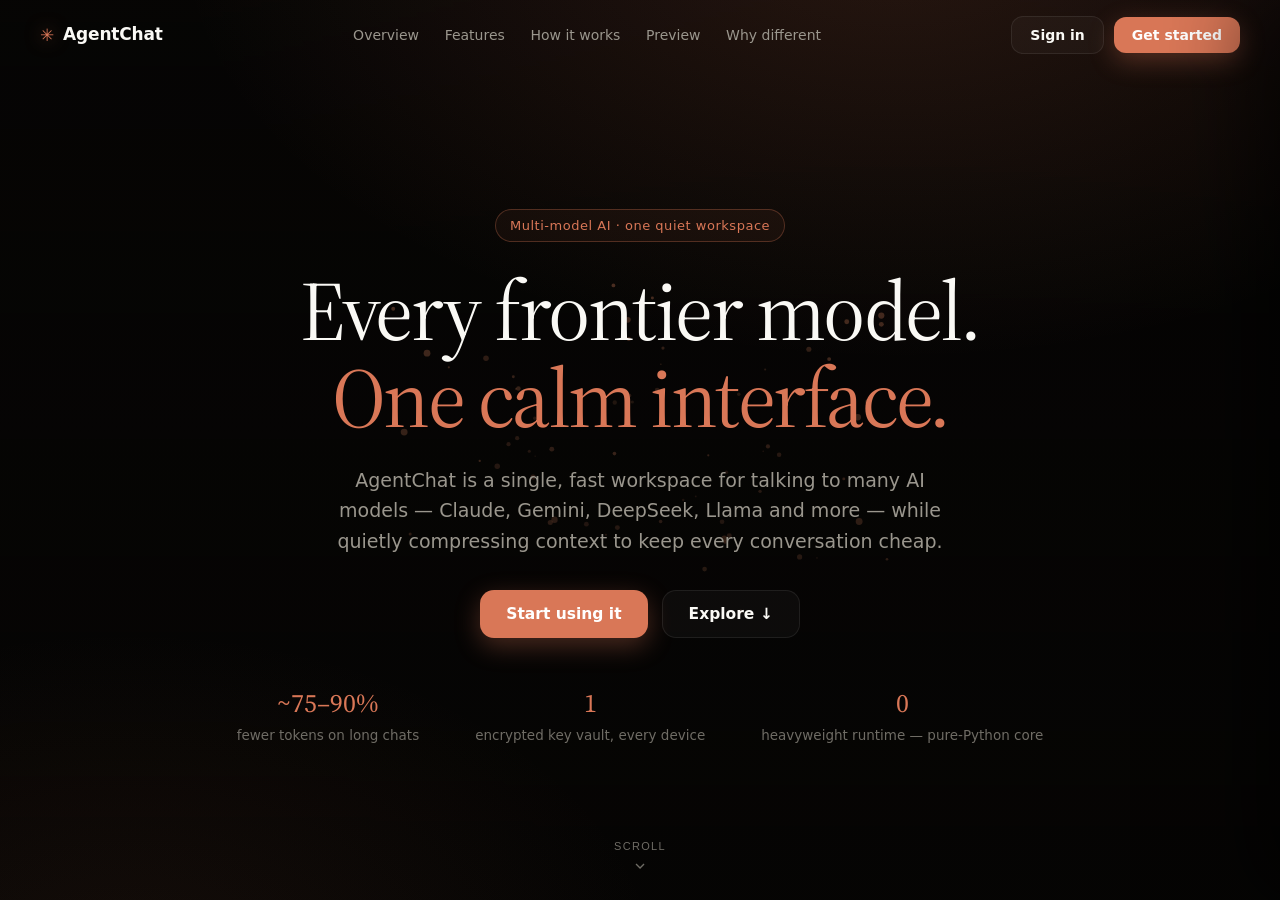
==== commit 61d15580: "feat(auth): finish GitHub OAuth sign-in (start + callback + UI) Backend (server.py): - GET /api/auth" ====
--- a/frontend/index.html
+++ b/frontend/index.html
@@ -260,6 +260,13 @@
         <div class="lp-gsi-holder" id="lp-gsi-holder"></div>
         <div class="lp-note hidden" id="lp-google-note"></div>
 
+        <button type="button" class="lp-google-btn lp-github-btn hidden" id="lp-github-btn">
+          <svg viewBox="0 0 24 24" width="18" height="18" fill="currentColor" aria-hidden="true">
+            <path d="M12 .5C5.73.5.5 5.73.5 12a11.5 11.5 0 0 0 7.86 10.92c.58.1.79-.25.79-.56v-2c-3.2.7-3.88-1.37-3.88-1.37-.53-1.34-1.29-1.7-1.29-1.7-1.05-.72.08-.7.08-.7 1.16.08 1.77 1.19 1.77 1.19 1.03 1.77 2.7 1.26 3.36.96.1-.75.4-1.26.73-1.55-2.55-.29-5.24-1.28-5.24-5.68 0-1.26.45-2.28 1.19-3.08-.12-.29-.52-1.46.11-3.05 0 0 .97-.31 3.18 1.18a11 11 0 0 1 5.8 0c2.2-1.49 3.17-1.18 3.17-1.18.63 1.59.23 2.76.11 3.05.74.8 1.19 1.82 1.19 3.08 0 4.41-2.69 5.38-5.25 5.67.41.35.78 1.05.78 2.12v3.14c0 .31.21.67.8.56A11.5 11.5 0 0 0 23.5 12C23.5 5.73 18.27.5 12 .5z"/>
+          </svg>
+          <span>Continue with GitHub</span>
+        </button>
+
         <div class="landing-divider"><span>or with email</span></div>
 
         <form id="lp-form" autocomplete="on">
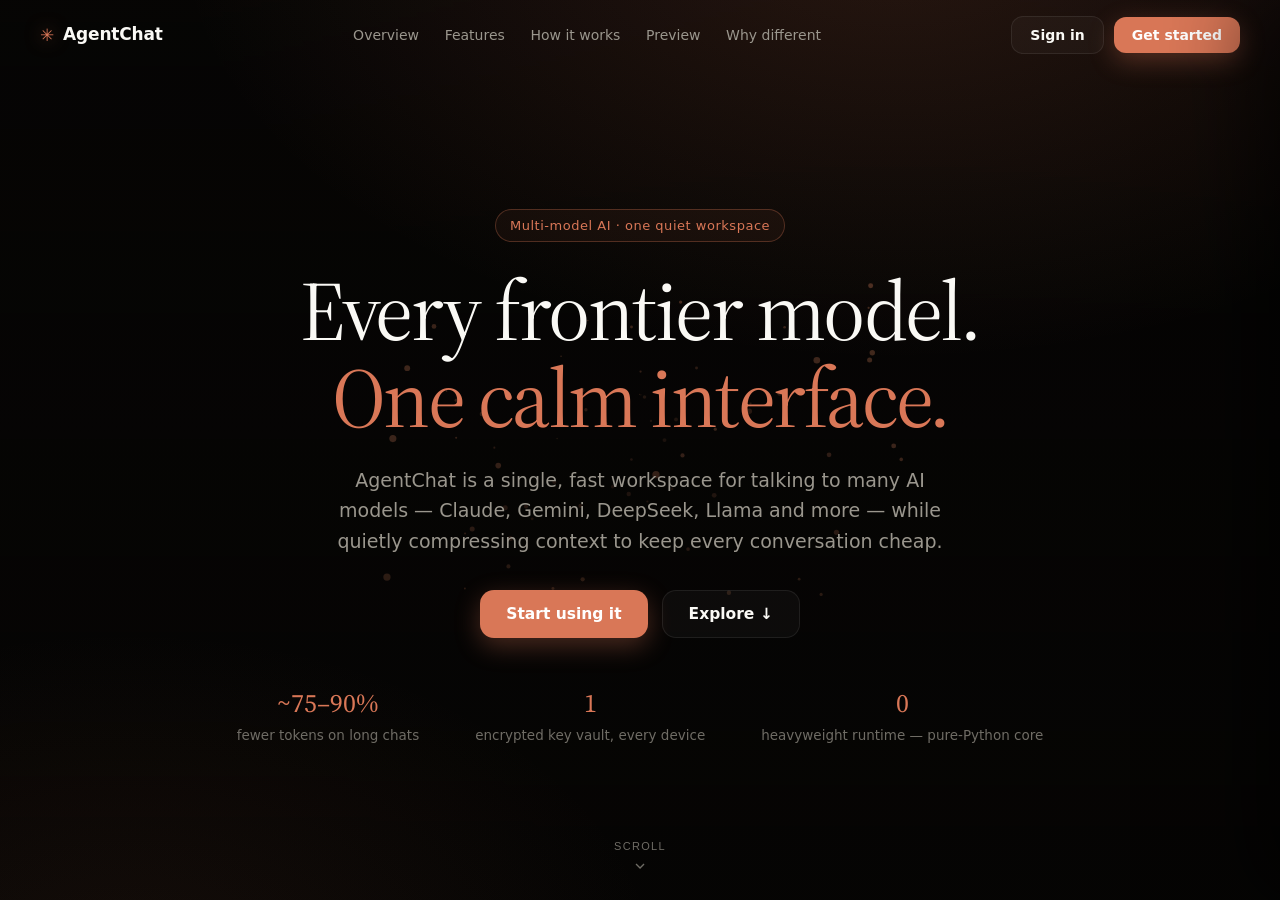
==== commit d6a29d4d: "feat(workspace): live code runner, mermaid, plan & export tabs Finish the workspace / artifacts canv" ====
--- a/frontend/index.html
+++ b/frontend/index.html
@@ -12,6 +12,8 @@
   <link rel="stylesheet" href="claude-theme.css?v=1.0">
   <!-- Landing-page experience styles (loads last; scoped to #landing-screen) -->
   <link rel="stylesheet" href="landing.css?v=2.0">
+  <!-- Workspace panel additions (Output/Diagram/Process/Files, Run buttons). Remove to drop the styling. -->
+  <link rel="stylesheet" href="workspace.css?v=1.0">
   <link rel="manifest" href="/manifest.json">
   <link rel="icon" type="image/x-icon" href="/favicon.ico">
   <link rel="apple-touch-icon" href="/icon.png">
@@ -1292,9 +1294,13 @@
     </div>
   </div>
 
-  <script src="app.js?v=2.4"></script>
+  <script src="app.js?v=2.5"></script>
   <!-- Additive UI modules (remove a line to disable that feature) -->
-  <script src="artifacts.js?v=1.0"></script>
+  <script src="artifacts.js?v=1.1"></script>
+  <script src="code-runner.js?v=1.0"></script>
+  <script src="mermaid-render.js?v=1.0"></script>
+  <script src="plan-panel.js?v=1.0"></script>
+  <script src="doc-export.js?v=1.0"></script>
   <script src="thinking-toggle.js?v=1.0"></script>
   <script src="ui-extras.js?v=1.0"></script>
   <!-- Full-screen landing experience (deferred so three.min.js loads first) -->
--- a/frontend/workspace.css
+++ b/frontend/workspace.css
@@ -0,0 +1,108 @@
+/* ==========================================================================
+   AgentChat — Workspace additions (additive, self-contained)
+   Styles for the extra workspace views (Output / Diagram / Process / Files),
+   the Run buttons on code blocks, inline mermaid diagrams, the live plan
+   checklist and the file-download bar. Loaded AFTER claude-theme.css.
+   Remove the <link> tag to drop all of this styling.
+   ========================================================================== */
+
+/* Generic view pane inside the workspace body */
+.artifact-view { position: absolute; inset: 0; overflow: auto; padding: 14px; }
+.artifact-view.hidden { display: none; }
+.artifact-view-flush { padding: 0; overflow: hidden; }
+
+/* Run / action buttons on code-block headers (sits beside ⧉ Preview) */
+.artifact-run-btn {
+  margin-left: 8px; background: #2f7d4f; color: #fff;
+  border: none; border-radius: 7px; padding: 3px 10px; cursor: pointer; font-size: 12px;
+  font-family: var(--font-brand);
+}
+.artifact-run-btn:hover { background: #256a42; }
+.artifact-run-btn.floating { position: absolute; top: 8px; right: 8px; }
+.artifact-run-btn[disabled] { opacity: .55; cursor: default; }
+
+/* ---- Output console ---- */
+.agc-output {
+  margin: 0; padding: 14px; font-family: var(--font-mono); font-size: 12.5px;
+  line-height: 1.55; color: #e6e4de; white-space: pre-wrap; word-break: break-word;
+}
+.agc-out-line { display: block; padding: 1px 0; }
+.agc-out-error { color: #f2b8b5; }
+.agc-out-warn { color: #e0c56a; }
+.agc-out-info, .agc-out-status { color: var(--md-sys-color-on-surface-variant); }
+.agc-out-result { color: #7fd1a3; }
+.agc-out-empty { color: var(--md-sys-color-on-surface-variant); font-style: italic; }
+
+/* ---- Loading state (Pyodide / mermaid CDN) ---- */
+.agc-loading {
+  display: flex; align-items: center; gap: 10px; padding: 16px;
+  color: var(--md-sys-color-on-surface-variant); font-size: 13px; font-family: var(--font-brand);
+}
+.agc-spinner {
+  width: 15px; height: 15px; border-radius: 50%;
+  border: 2px solid var(--line); border-top-color: var(--md-sys-color-primary);
+  animation: agc-spin .8s linear infinite;
+}
+@keyframes agc-spin { to { transform: rotate(360deg); } }
+/* ---- Inline mermaid diagrams ---- */
+.agc-mermaid {
+  background: #ffffff; border: 1px solid var(--line); border-radius: 12px;
+  padding: 14px; margin: 10px 0; overflow: auto; text-align: center;
+}
+.agc-mermaid svg { max-width: 100%; height: auto; }
+.agc-mermaid-tools { display: flex; gap: 8px; align-items: center; margin: 4px 0 2px; }
+.agc-mini-btn {
+  background: var(--md-sys-color-surface-container-high); color: var(--md-sys-color-on-surface-variant);
+  border: 1px solid var(--line); border-radius: 7px; padding: 3px 9px; cursor: pointer;
+  font-size: 11.5px; font-family: var(--font-brand);
+}
+.agc-mini-btn:hover { color: var(--md-sys-color-on-surface); }
+.agc-mermaid-err { color: #f2b8b5; font-family: var(--font-mono); font-size: 12px; padding: 6px 0; }
+
+/* Diagram gallery (workspace view) */
+.agc-diagram-item { margin-bottom: 16px; }
+.agc-diagram-item h4 {
+  margin: 0 0 6px; font-size: 12px; font-weight: 600; font-family: var(--font-brand);
+  color: var(--md-sys-color-on-surface-variant);
+}
+
+/* ---- Plan / process checklist ---- */
+.agc-plan { font-family: var(--font-brand); }
+.agc-plan-head {
+  display: flex; align-items: center; justify-content: space-between;
+  margin-bottom: 10px; font-size: 13px; color: var(--md-sys-color-on-surface);
+}
+.agc-plan-progress { font-size: 12px; color: var(--md-sys-color-on-surface-variant); }
+.agc-plan-bar { height: 4px; border-radius: 3px; background: var(--md-sys-color-surface-container-high); overflow: hidden; margin-bottom: 14px; }
+.agc-plan-bar > i { display: block; height: 100%; background: var(--md-sys-color-primary); width: 0; transition: width .3s ease; }
+.agc-plan-item { display: flex; gap: 10px; align-items: flex-start; padding: 6px 4px; border-radius: 8px; font-size: 13.5px; color: var(--md-sys-color-on-surface); }
+.agc-plan-box {
+  flex: 0 0 auto; width: 16px; height: 16px; border-radius: 5px; margin-top: 2px;
+  border: 1.5px solid var(--md-sys-color-outline); display: grid; place-items: center; font-size: 11px; color: transparent;
+}
+.agc-plan-item.done .agc-plan-box { background: var(--md-sys-color-primary); border-color: var(--md-sys-color-primary); color: #fff; }
+.agc-plan-item.done .agc-plan-text { color: var(--md-sys-color-on-surface-variant); text-decoration: line-through; }
+.agc-plan-item.just-done { animation: agc-tick .6s ease; }
+@keyframes agc-tick { 0% { background: rgba(217,119,87,.18); } 100% { background: transparent; } }
+/* Inline plan pill shown in the message in place of the raw ```plan block */
+.agc-plan-pill {
+  display: inline-flex; align-items: center; gap: 8px; cursor: pointer;
+  background: var(--md-sys-color-surface-container-high); border: 1px solid var(--line);
+  border-radius: 12px; padding: 7px 12px; margin: 6px 0; font-size: 13px;
+  color: var(--md-sys-color-on-surface); font-family: var(--font-brand);
+}
+.agc-plan-pill:hover { border-color: var(--md-sys-color-primary); }
+.agc-plan-pill b { color: var(--md-sys-color-primary); font-weight: 600; }
+
+/* ---- File downloads ---- */
+.agc-export-bar { display: flex; flex-wrap: wrap; gap: 8px; margin-top: 10px; }
+.agc-dl-btn {
+  display: inline-flex; align-items: center; gap: 6px;
+  background: var(--md-sys-color-surface-container-high); color: var(--md-sys-color-on-surface);
+  border: 1px solid var(--line); border-radius: 9px; padding: 5px 11px; cursor: pointer;
+  font-size: 12.5px; font-family: var(--font-brand);
+}
+.agc-dl-btn:hover { border-color: var(--md-sys-color-primary); color: var(--md-sys-color-primary); }
+.agc-dl-btn[disabled] { opacity: .55; cursor: default; }
+.agc-files-empty { color: var(--md-sys-color-on-surface-variant); font-size: 13px; font-family: var(--font-brand); }
+
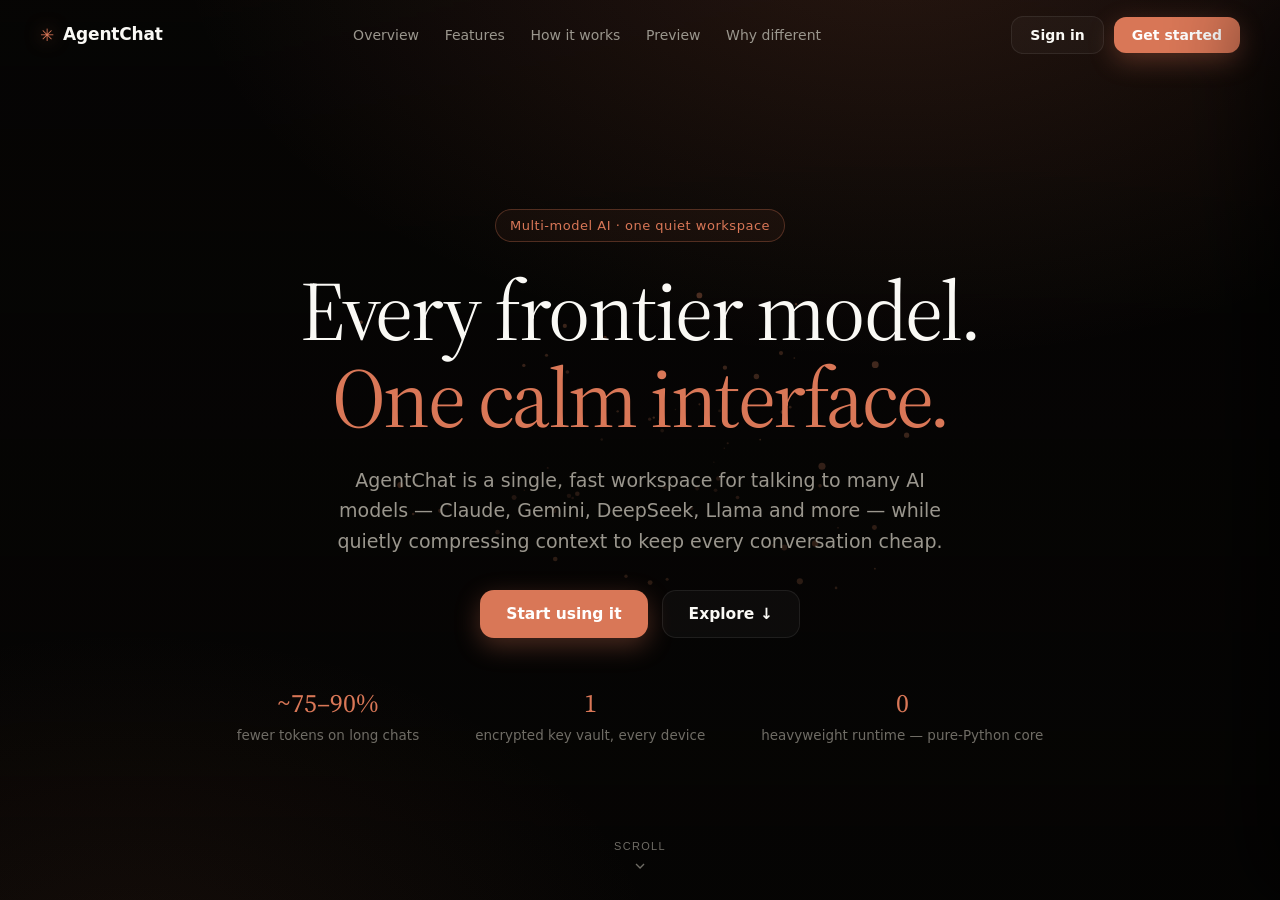
==== commit f1956e3e: "Add voice input + single persistent Custom Proxy UI; fix provider/key persistence" ====
--- a/frontend/index.html
+++ b/frontend/index.html
@@ -1303,6 +1303,9 @@
   <script src="doc-export.js?v=1.0"></script>
   <script src="thinking-toggle.js?v=1.0"></script>
   <script src="ui-extras.js?v=1.0"></script>
+  <script src="voice-input.js?v=1.0"></script>
+  <!-- Simplified provider UI: hides the proxy list, adds one persistent Custom Proxy button -->
+  <script src="provider-simple.js?v=1.0"></script>
   <!-- Full-screen landing experience (deferred so three.min.js loads first) -->
   <script src="landing.js?v=2.0" defer></script>
 </body>
--- a/frontend/claude-theme.css
+++ b/frontend/claude-theme.css
@@ -540,3 +540,28 @@
 }
 
 /* Landing-page + auth-panel styles now live in landing.css (loaded after this). */
+
+/* Voice input mic — clay "listening" pulse */
+.voice-input-btn.listening {
+  background: var(--md-sys-color-primary) !important;
+  color: #fff !important;
+  border-color: var(--md-sys-color-primary) !important;
+  animation: agc-mic-pulse 1.3s ease-in-out infinite;
+}
+@keyframes agc-mic-pulse {
+  0%, 100% { box-shadow: 0 0 0 0 rgba(217, 119, 87, 0.45); }
+  50%      { box-shadow: 0 0 0 6px rgba(217, 119, 87, 0); }
+}
+
+/* Simplified provider UI: active-proxy label + Custom Proxy button */
+.cproxy-label {
+  display: inline-flex; align-items: center;
+  font-size: 13px; font-weight: 500; color: var(--md-sys-color-on-surface);
+  padding: 0 6px; white-space: nowrap; max-width: 180px; overflow: hidden; text-overflow: ellipsis;
+}
+.cproxy-label::before {
+  content: ""; width: 7px; height: 7px; border-radius: 50%;
+  background: #5fb37e; margin-right: 7px; flex: 0 0 auto;
+  box-shadow: 0 0 8px rgba(95,179,126,0.7);
+}
+.cproxy-btn { display: inline-flex; align-items: center; gap: 6px; white-space: nowrap; }
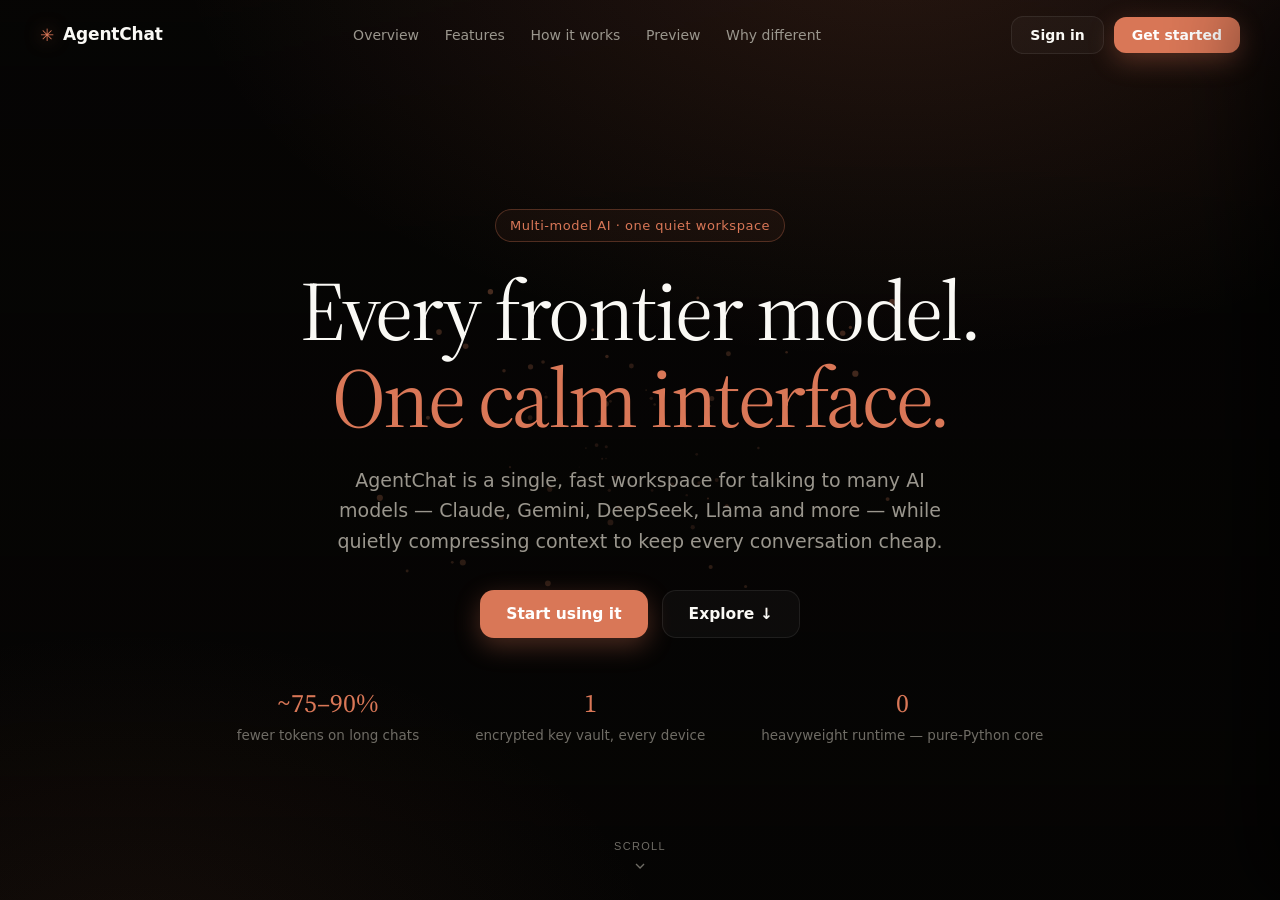
==== commit dffa0ec8: "Round 4: Claude-Desktop reskin + six fixes - Mic (voice-input.js): show a visible reason on unsuppor" ====
--- a/frontend/index.html
+++ b/frontend/index.html
@@ -4,12 +4,47 @@
   <meta charset="UTF-8">
   <meta name="viewport" content="width=device-width, initial-scale=1.0">
   <title>AgentChat</title>
+  <!-- Theme bootstrap: runs before any stylesheet/paint so there is NO flash of
+       the wrong theme. Default is light (Claude's paper look); a saved choice or
+       "system" mode overrides it. Exposes window.AgentTheme for the topbar toggle. -->
+  <script>
+    (function () {
+      var KEY = "agentchat_theme"; // "light" | "dark" | "system"
+      var mq = window.matchMedia ? window.matchMedia("(prefers-color-scheme: dark)") : null;
+      function resolve(mode) {
+        if (mode === "dark") return "dark";
+        if (mode === "light") return "light";
+        return (mq && mq.matches) ? "dark" : "light"; // "system"
+      }
+      function getMode() {
+        try { return localStorage.getItem(KEY) || "light"; } catch (e) { return "light"; }
+      }
+      function apply(mode) { document.documentElement.setAttribute("data-theme", resolve(mode)); }
+      function setMode(mode) {
+        try { localStorage.setItem(KEY, mode); } catch (e) {}
+        apply(mode);
+        try { window.dispatchEvent(new CustomEvent("agentchat-theme-change", { detail: { mode: mode, resolved: resolve(mode) } })); } catch (e) {}
+      }
+      function cycle() {
+        var order = ["light", "dark", "system"];
+        var next = order[(order.indexOf(getMode()) + 1) % order.length];
+        setMode(next); return next;
+      }
+      apply(getMode()); // paint with the right theme immediately
+      if (mq) {
+        var onChange = function () { if (getMode() === "system") apply("system"); };
+        if (mq.addEventListener) mq.addEventListener("change", onChange);
+        else if (mq.addListener) mq.addListener(onChange);
+      }
+      window.AgentTheme = { getMode: getMode, setMode: setMode, cycle: cycle, resolve: resolve };
+    })();
+  </script>
   <link rel="preconnect" href="https://fonts.googleapis.com">
   <link rel="preconnect" href="https://fonts.gstatic.com" crossorigin>
   <link href="https://fonts.googleapis.com/css2?family=IBM+Plex+Mono:wght@400;500;600&family=Rubik:wght@400;500;600;700&family=Source+Serif+4:opsz,wght@8..60,400;8..60,500;8..60,600&display=swap" rel="stylesheet">
   <link rel="stylesheet" href="style.css?v=2.4">
   <!-- Claude-inspired reskin (loads last so it overrides style.css). Remove this line to revert. -->
-  <link rel="stylesheet" href="claude-theme.css?v=1.0">
+  <link rel="stylesheet" href="claude-theme.css?v=1.1">
   <!-- Landing-page experience styles (loads last; scoped to #landing-screen) -->
   <link rel="stylesheet" href="landing.css?v=2.0">
   <!-- Workspace panel additions (Output/Diagram/Process/Files, Run buttons). Remove to drop the styling. -->
@@ -475,12 +510,15 @@
         <button id="toggle-sidebar-btn" class="icon-toggle-btn" title="Toggle Drawer">
           <svg width="18" height="18" viewBox="0 0 24 24" fill="none" stroke="currentColor" stroke-width="2"><line x1="3" y1="12" x2="21" y2="12"></line><line x1="3" y1="6" x2="21" y2="6"></line><line x1="3" y1="18" x2="21" y2="18"></line></svg>
         </button>
+        <button id="toggle-workspace-btn" class="icon-toggle-btn" title="Toggle Workspace panel (artifacts, diagrams, output)">
+          <svg width="18" height="18" viewBox="0 0 24 24" fill="none" stroke="currentColor" stroke-width="2"><rect x="3" y="3" width="18" height="18" rx="2" ry="2"></rect><line x1="14" y1="3" x2="14" y2="21"></line></svg>
+        </button>
 
         <!-- Horizontally Scrollable Middle Track for All Controls -->
         <div class="topbar-scroll-track" id="topbar-scroll-track">
           <!-- Provider Pill -->
           <div class="select-pill-wrapper provider-pill-wrapper">
-            <select id="provider-select" class="select-pill provider-pill" title="Active AI Provider / Proxy">
+            <select id="provider-select" class="select-pill provider-pill" title="AI Provider">
               <option value="justdowork" selected>💼 JustDoWork</option>
               <option value="agentrouter">🛡️ AgentRouter</option>
               <option value="puter">🚀 Puter.ai</option>
@@ -498,14 +536,14 @@
           <div class="select-pill-wrapper model-pill-wrapper">
             <select id="model-select" class="select-pill model-pill" title="Active Model">
               <optgroup label="🌟 Free & Open Source (Zero Cost)">
-                <option value="gemini-3.6-flash" selected>🌐 Gemini 3.6 Flash (Free 1M Window)</option>
-                <option value="openai/gpt-oss-120b">🦙 GPT-OSS 120B Flagship (Groq LPUs)</option>
-                <option value="deepseek-v4-flash">⚡ DeepSeek V4 Flash (Lightning Fast 1.5s)</option>
-                <option value="qwen/qwen3.8-27b">🧠 Qwen 3.8 27B (Free Reasoning)</option>
+                <option value="gemini-3.6-flash" selected>🌐 Gemini 3.6 Flash (Free · 1M context)</option>
+                <option value="openai/gpt-oss-120b">🦙 GPT-OSS 120B Flagship (Free)</option>
+                <option value="deepseek-v4-flash">⚡ DeepSeek V4 Flash (Lightning fast)</option>
+                <option value="qwen/qwen3.8-27b">🧠 Qwen 3.8 27B (Free reasoning)</option>
               </optgroup>
               <optgroup label="⚡ Frontier Flagship">
-                <option value="claude-opus-4-8">✳️ claude-opus-4-8 (Anthropic via JustDoWork)</option>
-                <option value="gemini-2.5-pro">🌐 Gemini 2.5 Pro (2M Window)</option>
+                <option value="claude-opus-4-8">✳️ Claude Opus 4.8</option>
+                <option value="gemini-2.5-pro">🌐 Gemini 2.5 Pro (2M context)</option>
               </optgroup>
               <option value="__custom_entry__">➕ Enter Custom Model ID...</option>
             </select>
@@ -572,6 +610,9 @@
 
         <!-- Pinned Right: User Profile & Account Portal (Never Cut Off) -->
         <div class="topbar-auth-fixed">
+          <button id="theme-toggle-btn" class="icon-toggle-btn" title="Theme: Light" aria-label="Toggle theme (Light / Dark / System)">
+            <span id="theme-toggle-icon" style="font-size:15px; line-height:1;">☀️</span>
+          </button>
           <div class="user-auth-wrapper" id="user-auth-wrapper">
             <button id="auth-portal-btn" class="user-profile-chip" title="Account & Cross-Device Cloud Sync">
               <span class="user-avatar-icon" id="user-avatar-display">
@@ -780,75 +821,67 @@
   <div class="modal-overlay hidden" id="settings-modal">
     <div class="modal-card">
       <div class="modal-header">
-        <h3>Settings & AI Providers</h3>
+        <h3>Settings</h3>
         <button id="close-settings-btn" class="close-btn">&times;</button>
       </div>
       <div class="modal-body">
         <div class="form-group">
           <div style="display: flex; justify-content: space-between; align-items: center; margin-bottom: 6px;">
-            <label for="setting-provider-choice" style="font-weight: 600;">Active AI Provider / Proxy</label>
+            <label for="setting-provider-choice" style="font-weight: 600;">Connection</label>
             <div style="display: flex; gap: 6px;">
-              <button type="button" id="btn-add-custom-proxy" class="btn btn-tonal btn-xs" title="Create a new custom proxy preset">+ Add Proxy</button>
-              <button type="button" id="btn-delete-custom-proxy" class="btn btn-secondary btn-xs hidden" style="color: var(--md-sys-color-error); border-color: transparent;" title="Delete this custom proxy">Delete</button>
+              <button type="button" id="btn-add-custom-proxy" class="btn btn-tonal btn-xs" title="Add a custom endpoint">+ Add</button>
+              <button type="button" id="btn-delete-custom-proxy" class="btn btn-secondary btn-xs hidden" style="color: var(--md-sys-color-error); border-color: transparent;" title="Delete this endpoint">Delete</button>
             </div>
           </div>
           <select id="setting-provider-choice" class="form-select">
-            <option value="justdowork">💼 JustDoWork (api.justwoker.icu)</option>
-            <option value="agentrouter">🛡️ AgentRouter (agentrouter.org)</option>
-            <option value="puter">🚀 Puter.ai (Free Claude Opus 5)</option>
-            <option value="google">🌐 Google AI Studio (Gemini 2.0 / 2.5)</option>
-            <option value="openrouter">🔀 OpenRouter (openrouter.ai)</option>
-            <option value="groq">⚡ Groq Cloud (Ultra-Fast 300 t/s)</option>
-            <option value="deepseek">🐳 DeepSeek Official (api.deepseek.com)</option>
-            <option value="openai">✨ OpenAI (api.openai.com)</option>
-            <option value="custom">⚙️ Custom Stealth Proxy</option>
+            <option value="justdowork">Default (Free models)</option>
+            <option value="agentrouter">AgentRouter</option>
+            <option value="puter">Puter.ai</option>
+            <option value="google">Google AI</option>
+            <option value="openrouter">OpenRouter</option>
+            <option value="groq">Groq</option>
+            <option value="deepseek">DeepSeek</option>
+            <option value="openai">OpenAI</option>
+            <option value="custom">⚙️ Custom endpoint</option>
           </select>
+          <small class="hint">Leave on <strong>Default</strong> to use the built-in free models. Choose another only if you want to bring your own API key.</small>
         </div>
 
         <div class="form-group hidden" id="proxy-custom-name-group">
-          <label for="setting-proxy-custom-name">Custom Proxy Label</label>
-          <input type="text" id="setting-proxy-custom-name" placeholder="e.g. My Private Gateway, Ollama, Company Proxy" />
-        </div>
-
-        <!-- Stealth WAF Bypass Notice -->
-        <div class="stealth-shield-banner">
-          <span style="font-size: 14px;">🛡️</span>
-          <div>
-            <strong>WAF Stealth Bypass Active:</strong>
-            <span style="opacity: 0.9;">Uses <code>curl_cffi</code> Chrome 124 TLS/JA3 impersonation and browser header sequencing. JustDoWork, AgentRouter, and Cloudflare will NOT block your requests.</span>
-          </div>
+          <label for="setting-proxy-custom-name">Endpoint label</label>
+          <input type="text" id="setting-proxy-custom-name" placeholder="e.g. My Gateway, Ollama, Company Endpoint" />
         </div>
 
         <div class="form-group">
           <div style="display: flex; justify-content: space-between; align-items: center; margin-bottom: 6px;">
-            <label for="setting-saved-keys-select">API Key Vault (Saved Keys for Active Provider)</label>
+            <label for="setting-saved-keys-select">Your API keys</label>
             <button type="button" id="delete-current-key-btn" class="btn btn-secondary btn-xs" style="color: var(--md-sys-color-error); border-color: transparent;">Remove Key</button>
           </div>
           <select id="setting-saved-keys-select" class="form-select" style="width: 100%; margin-bottom: 8px;">
             <!-- Options populated dynamically: Saved keys with aliases or + Add New Key -->
           </select>
           <div class="input-with-toggle">
-            <input type="password" id="setting-api-key" placeholder="API Key (sk-... or AIza...)" />
+            <input type="password" id="setting-api-key" placeholder="API key (sk-... or AIza...)" />
             <button type="button" id="toggle-key-visibility" class="toggle-btn">Show</button>
           </div>
           <div style="display: flex; gap: 8px; margin-top: 8px;">
-            <input type="text" id="setting-key-alias" placeholder="Key Label (e.g. Primary, Backup 1, Work Key)" style="flex: 1;" />
+            <input type="text" id="setting-key-alias" placeholder="Key label (e.g. Primary, Backup, Work)" style="flex: 1;" />
             <button type="button" id="save-key-to-vault-btn" class="btn btn-tonal btn-xs">+ Save Key</button>
           </div>
-          <small class="hint">Stored safely in your device vault and synchronized to your account profile.</small>
-        </div>
-
-        <div class="form-group">
-          <label for="setting-base-url">Provider Base URL</label>
-          <input type="text" id="setting-base-url" placeholder="https://api.justwoker.icu/v1 or https://agentrouter.org/v1" />
-          <small class="hint">Supports JustDoWork, AgentRouter, Puter, Anthropic native, or any OpenAI-compatible reverse proxy.</small>
-        </div>
-
-        <div class="form-group">
-          <label for="setting-protocol-mode">Protocol Dispatch Mode</label>
+          <small class="hint">Stored securely on this device and synced to your account.</small>
+        </div>
+
+        <div class="form-group">
+          <label for="setting-base-url">Base URL</label>
+          <input type="text" id="setting-base-url" placeholder="https://api.example.com/v1" />
+          <small class="hint">Any OpenAI-compatible endpoint. Leave empty to use the default for the selected connection.</small>
+        </div>
+
+        <div class="form-group">
+          <label for="setting-protocol-mode">Protocol</label>
           <select id="setting-protocol-mode" class="form-select">
-            <option value="auto" selected>Stealth Auto-Detect (JustDoWork, AgentRouter, Proxies) [Default]</option>
-            <option value="openai">OpenAI ChatCompletions (/v1/chat/completions)</option>
+            <option value="auto" selected>Auto-detect [Default]</option>
+            <option value="openai">OpenAI Chat Completions (/v1/chat/completions)</option>
             <option value="anthropic">Anthropic Messages (/v1/messages)</option>
           </select>
         </div>
@@ -1180,8 +1213,8 @@
               <div class="stat-label">Tokens Saved (Compression)</div>
             </div>
             <div class="stat-card">
-              <div class="stat-num" style="color: #58a6ff;" id="stat-active-provider">Custom</div>
-              <div class="stat-label">Active Provider</div>
+              <div class="stat-num" style="color: #58a6ff;" id="stat-active-provider">Default</div>
+              <div class="stat-label">Connection</div>
             </div>
           </div>
         </div>
@@ -1294,7 +1327,7 @@
     </div>
   </div>
 
-  <script src="app.js?v=2.5"></script>
+  <script src="app.js?v=2.6"></script>
   <!-- Additive UI modules (remove a line to disable that feature) -->
   <script src="artifacts.js?v=1.1"></script>
   <script src="code-runner.js?v=1.0"></script>
@@ -1303,9 +1336,9 @@
   <script src="doc-export.js?v=1.0"></script>
   <script src="thinking-toggle.js?v=1.0"></script>
   <script src="ui-extras.js?v=1.0"></script>
-  <script src="voice-input.js?v=1.0"></script>
+  <script src="voice-input.js?v=1.1"></script>
   <!-- Simplified provider UI: hides the proxy list, adds one persistent Custom Proxy button -->
-  <script src="provider-simple.js?v=1.0"></script>
+  <script src="provider-simple.js?v=1.1"></script>
   <!-- Full-screen landing experience (deferred so three.min.js loads first) -->
   <script src="landing.js?v=2.0" defer></script>
 </body>
--- a/frontend/claude-theme.css
+++ b/frontend/claude-theme.css
@@ -1,16 +1,97 @@
 /* ==========================================================================
-   AgentChat — Claude desktop look (dark)
+   AgentChat — Claude desktop look (light + dark)
    Loaded AFTER style.css so it wins the cascade. Rebuilds the visual layer to
-   match the Claude desktop app: warm charcoal surfaces, serif reading text,
-   one clay accent, minimal chrome. Elements are kept in the DOM (app.js wires
-   them by id); clutter is hidden, not removed. Delete the <link> to revert.
+   match the Claude desktop app: warm "paper" light (default) or warm charcoal
+   dark, serif reading text, one clay accent, minimal chrome. The active palette
+   is chosen by <html data-theme="light|dark">, set before paint by the inline
+   bootstrap in index.html and cycled by the topbar theme toggle. Elements are
+   kept in the DOM (app.js wires them by id); clutter is hidden, not removed.
+   Delete the <link> to revert.
    ========================================================================== */
 
+/* --------------------------------------------------------------------------
+   Theme tokens. Two palettes keyed off the <html data-theme="…"> attribute
+   that the early inline script in index.html sets before first paint (so there
+   is no flash). LIGHT is the default (bare :root) to match Claude Desktop's
+   warm "paper" look; DARK is a warm charcoal, deliberately NOT pure black.
+   Shared, theme-independent tokens (fonts, radii) live in the first block.
+   -------------------------------------------------------------------------- */
 :root {
+  --shape-corner-lg: 12px;
+  --shape-corner-xl: 14px;
+  --shape-corner-xxl: 18px;
+
+  --font-brand: ui-sans-serif, system-ui, -apple-system, "Segoe UI", Roboto, Helvetica, sans-serif;
+  --font-serif: "Source Serif 4", "Tiempos Text", Georgia, "Times New Roman", serif;
+  --font-mono: "Fira Code", "IBM Plex Mono", "Cascadia Code", Consolas, monospace;
+
+  --text-muted: var(--md-sys-color-on-surface-variant);
+  --surface-container-high: var(--md-sys-color-surface-container-high);
+}
+
+/* ===== LIGHT (default) — Claude warm paper ===== */
+:root,
+:root[data-theme="light"] {
+  color-scheme: light;
+
+  --md-sys-color-primary: #c96442;            /* deeper clay reads on white */
+  --md-sys-color-on-primary: #ffffff;
+  --md-sys-color-primary-container: #f5e6de;
+  --md-sys-color-on-primary-container: #7a3d28;
+
+  --md-sys-color-secondary: #6b6862;
+  --md-sys-color-on-secondary: #ffffff;
+  --md-sys-color-secondary-container: #ece9e0;
+  --md-sys-color-on-secondary-container: #35332e;
+
+  --md-sys-color-tertiary: #9a7b3f;
+  --md-sys-color-on-tertiary: #ffffff;
+  --md-sys-color-tertiary-container: #f2e6cc;
+  --md-sys-color-on-tertiary-container: #4d3c1a;
+
+  --md-sys-color-error: #b3261e;
+  --md-sys-color-error-container: #f9dedc;
+  --md-sys-color-on-error-container: #410e0b;
+
+  --md-sys-color-surface: #faf9f5;            /* main canvas (paper) */
+  --md-sys-color-surface-dim: #f0eee6;        /* nav rail / sidebar base */
+  --md-sys-color-surface-bright: #ffffff;     /* elevated (modals) */
+  --md-sys-color-surface-container-lowest: #ffffff;
+  --md-sys-color-surface-container-low: #f5f4ee;
+  --md-sys-color-surface-container: #f0eee6;
+  --md-sys-color-surface-container-high: #e9e6dd;
+  --md-sys-color-surface-container-highest: #e0dcd1;
+
+  --md-sys-color-on-surface: #1f1e1b;
+  --md-sys-color-on-surface-variant: #73706b;
+  --md-sys-color-outline: #d6d1c4;
+  --md-sys-color-outline-variant: #e5e1d8;
+
+  --status-online: #3f9e63;
+  --status-exhausted: #c0483f;
+  --status-checking: #9a7b3f;
+
+  --line: #e5e1d8;
+
+  /* semantic (previously hard-coded) tokens */
+  --answer-text: #1f1e1b;
+  --user-bubble-bg: #f0eee6;
+  --code-bg: #f5f4ee;
+  --code-text: #2a2824;
+  --code-header-bg: #edeae0;
+  --reasoning-text: #8a867e;
+  --clay-text: #b0503a;
+  --clay-text-bg: rgba(201, 100, 66, 0.10);
+  --scrollbar-thumb: #d6d1c4;
+  --scrollbar-thumb-hover: #c4beb0;
+  --tooltip-bg: #30302e;
+  --tooltip-text: #f2f0ea;
+}
+/* ===== DARK — warm charcoal (NOT pure black) ===== */
+:root[data-theme="dark"] {
   color-scheme: dark;
 
-  /* Clay accent (Claude send button / logo) */
-  --md-sys-color-primary: #d97757;
+  --md-sys-color-primary: #d97757;            /* clay accent */
   --md-sys-color-on-primary: #ffffff;
   --md-sys-color-primary-container: #3a2a22;
   --md-sys-color-on-primary-container: #f0c9b8;
@@ -29,38 +110,39 @@
   --md-sys-color-error-container: #3a1512;
   --md-sys-color-on-error-container: #f9dedc;
 
-  /* AMOLED true-black surface hierarchy (subtle warm lift on elevated layers) */
-  --md-sys-color-surface: #000000;              /* main canvas */
-  --md-sys-color-surface-dim: #000000;
-  --md-sys-color-surface-bright: #17140f;       /* elevated (modals) */
-  --md-sys-color-surface-container-lowest: #050505;
-  --md-sys-color-surface-container-low: #050504; /* sidebar */
-  --md-sys-color-surface-container: #100f0d;
-  --md-sys-color-surface-container-high: #191714;
-  --md-sys-color-surface-container-highest: #221f1b;
+  /* warm charcoal surface hierarchy */
+  --md-sys-color-surface: #262624;            /* main canvas */
+  --md-sys-color-surface-dim: #1f1e1d;        /* nav rail / sidebar base */
+  --md-sys-color-surface-bright: #30302e;     /* elevated (modals) */
+  --md-sys-color-surface-container-lowest: #1a1917;
+  --md-sys-color-surface-container-low: #1f1e1d;
+  --md-sys-color-surface-container: #2a2927;
+  --md-sys-color-surface-container-high: #333230;
+  --md-sys-color-surface-container-highest: #3a3836;
 
   --md-sys-color-on-surface: #f2f0ea;
-  --md-sys-color-on-surface-variant: #9a968d;
-  --md-sys-color-outline: #35332f;
-  --md-sys-color-outline-variant: #1c1b19;
+  --md-sys-color-on-surface-variant: #b0aba1;
+  --md-sys-color-outline: #4a4744;
+  --md-sys-color-outline-variant: #35332f;
 
   --status-online: #5fb37e;
   --status-exhausted: #e0736a;
   --status-checking: #c9a15f;
 
-  --shape-corner-lg: 12px;
-  --shape-corner-xl: 14px;
-  --shape-corner-xxl: 18px;
-
-  --font-brand: ui-sans-serif, system-ui, -apple-system, "Segoe UI", Roboto, Helvetica, sans-serif;
-  --font-serif: "Source Serif 4", "Tiempos Text", Georgia, "Times New Roman", serif;
-  --font-mono: "Fira Code", "IBM Plex Mono", "Cascadia Code", Consolas, monospace;
-
-  --text-muted: var(--md-sys-color-on-surface-variant);
-  --surface-container-high: var(--md-sys-color-surface-container-high);
-
-  /* hairline border color for AMOLED */
-  --line: #242220;
+  --line: #3a3836;
+
+  --answer-text: #f5f3ee;
+  --user-bubble-bg: #3a3836;
+  --code-bg: #1a1917;
+  --code-text: #e6e4de;
+  --code-header-bg: #141311;
+  --reasoning-text: #8f8b82;
+  --clay-text: #e0875f;
+  --clay-text-bg: rgba(217, 119, 87, 0.10);
+  --scrollbar-thumb: #3a3836;
+  --scrollbar-thumb-hover: #4a4744;
+  --tooltip-bg: #30302e;
+  --tooltip-text: #f2f0ea;
 }
 
 body, .app-layout {
@@ -165,7 +247,7 @@
 .assistant-bubble .message-text {
   font-family: var(--font-serif);
   font-size: 15px; line-height: 1.62; letter-spacing: 0;
-  color: #faf9f5;   /* answer text: maximum contrast */
+  color: var(--answer-text);   /* answer text: maximum contrast per theme */
 }
 .assistant-bubble .message-text p { margin: 0 0 12px; }
 .assistant-bubble .message-text h1,
@@ -173,9 +255,9 @@
 .assistant-bubble .message-text h3 { font-family: var(--font-brand); line-height: 1.3; }
 .assistant-bubble .message-text li { margin: 3px 0; }
 
-/* User: compact rounded pill, slightly-lighter-than-black so it reads as a pill */
+/* User: compact rounded pill, a lifted surface so it reads as a pill in either theme */
 .message-bubble.user-bubble {
-  background: #1e1c19;
+  background: var(--user-bubble-bg);
   border: none; border-radius: 16px; padding: 11px 16px;
   max-width: 78%; box-shadow: none;
 }
@@ -217,7 +299,7 @@
 /* Code blocks + copy header */
 .code-header {
   display: flex; align-items: center; justify-content: space-between;
-  background: #14130f; color: var(--md-sys-color-on-surface-variant);
+  background: var(--code-header-bg); color: var(--md-sys-color-on-surface-variant);
   border: 1px solid var(--line); border-bottom: none;
   border-radius: 12px 12px 0 0; padding: 7px 12px; font-family: var(--font-mono); font-size: 12px;
 }
@@ -230,13 +312,13 @@
 
 pre, code, .code-block { font-family: var(--font-mono); }
 pre, .code-block {
-  background: #1a1917 !important; color: #e6e4de !important;
+  background: var(--code-bg) !important; color: var(--code-text) !important;
   border: 1px solid var(--line); border-radius: 12px;
 }
-/* Inline code = file names, paths, tech/lang terms → Claude-style orange */
+/* Inline code = file names, paths, tech/lang terms → Claude-style clay */
 :not(pre) > code {
-  background: rgba(217, 119, 87, 0.10) !important;
-  color: #e0875f !important; padding: 1px 5px; border-radius: 5px;
+  background: var(--clay-text-bg) !important;
+  color: var(--clay-text) !important; padding: 1px 5px; border-radius: 5px;
   font-size: 0.9em; font-family: var(--font-mono);
 }
 
@@ -332,8 +414,8 @@
 /* ==================== Scrollbars ==================== */
 ::-webkit-scrollbar { width: 10px; height: 10px; }
 ::-webkit-scrollbar-track { background: transparent; }
-::-webkit-scrollbar-thumb { background: #2b2926; border-radius: 8px; border: 2px solid var(--md-sys-color-surface); }
-::-webkit-scrollbar-thumb:hover { background: #3a3733; }
+::-webkit-scrollbar-thumb { background: var(--scrollbar-thumb); border-radius: 8px; border: 2px solid var(--md-sys-color-surface); }
+::-webkit-scrollbar-thumb:hover { background: var(--scrollbar-thumb-hover); }
 
 /* ==========================================================================
    Attachment / PDF preview above the composer (slide-up + fade)
@@ -417,7 +499,7 @@
 /* Thinking text: deliberately lower contrast, quieter than the answer */
 .reasoning-content, .reasoning-text {
   padding: 0; font-family: var(--font-serif); font-size: 13.5px;
-  line-height: 1.65; color: #7d7a72;   /* dim grey — clearly secondary */
+  line-height: 1.65; color: var(--reasoning-text);   /* quieter than the answer */
   white-space: pre-wrap; word-break: break-word;
 }
 /* "Live" pulse while streaming reasoning */
@@ -463,7 +545,7 @@
 .artifact-frame { width: 100%; height: 100%; border: none; background: #fff; }
 .artifact-code {
   position: absolute; inset: 0; margin: 0; overflow: auto;
-  background: #14130f !important; color: #e6e4de !important;
+  background: var(--code-bg) !important; color: var(--code-text) !important;
   border: none !important; border-radius: 0 !important;
   padding: 16px; font-family: var(--font-mono); font-size: 12.5px; line-height: 1.6;
 }
@@ -484,7 +566,7 @@
    ========================================================================== */
 .agc-tooltip {
   position: fixed; z-index: 2000; pointer-events: none;
-  background: #2b2825; color: #f2f0ea; border: 1px solid var(--line);
+  background: var(--tooltip-bg); color: var(--tooltip-text); border: 1px solid var(--line);
   padding: 5px 10px; border-radius: 8px; font-size: 12px; font-family: var(--font-brand);
   white-space: nowrap; box-shadow: 0 6px 20px rgba(0,0,0,0.5);
   transition: opacity .12s ease; opacity: 0;
@@ -494,7 +576,7 @@
 
 /* Attachment chips shown inside a sent user message (file, not its text) */
 .msg-attachment-tray { display: flex; flex-wrap: wrap; gap: 8px; margin-bottom: 8px; }
-.message-bubble.user-bubble:has(.msg-attachment-tray) { background: #1e1c19; }
+.message-bubble.user-bubble:has(.msg-attachment-tray) { background: var(--user-bubble-bg); }
 .msg-attachment-chip {
   padding: 7px 10px; border-radius: 12px;
   background: var(--md-sys-color-surface-container-high);
@@ -513,30 +595,30 @@
    ========================================================================== */
 .assistant-bubble .message-text strong,
 .assistant-bubble .message-text b {
-  color: #e0875f;          /* clay for emphasised text */
+  color: var(--clay-text);          /* clay for emphasised text */
   font-weight: 600;
 }
 .assistant-bubble .message-text h1,
 .assistant-bubble .message-text h2,
 .assistant-bubble .message-text h3,
 .assistant-bubble .message-text h4 {
-  color: #e08a63;          /* clay-tinted headings */
+  color: var(--clay-text);          /* clay-tinted headings */
 }
 .assistant-bubble .message-text a {
-  color: #e0875f;
+  color: var(--clay-text);
   text-decoration-color: rgba(217, 119, 87, 0.5);
 }
-.assistant-bubble .message-text a:hover { color: #ef9a72; }
+.assistant-bubble .message-text a:hover { color: var(--md-sys-color-primary); }
 /* Clay bullet / number markers */
 .assistant-bubble .message-text ul li::marker,
 .assistant-bubble .message-text ol li::marker {
-  color: #d97757;
+  color: var(--md-sys-color-primary);
 }
 /* Blockquote accent rule in clay */
 .assistant-bubble .message-text blockquote {
   border-left: 3px solid rgba(217, 119, 87, 0.6);
   padding-left: 14px;
-  color: #cbb6ac;
+  color: var(--text-muted);
 }
 
 /* Landing-page + auth-panel styles now live in landing.css (loaded after this). */
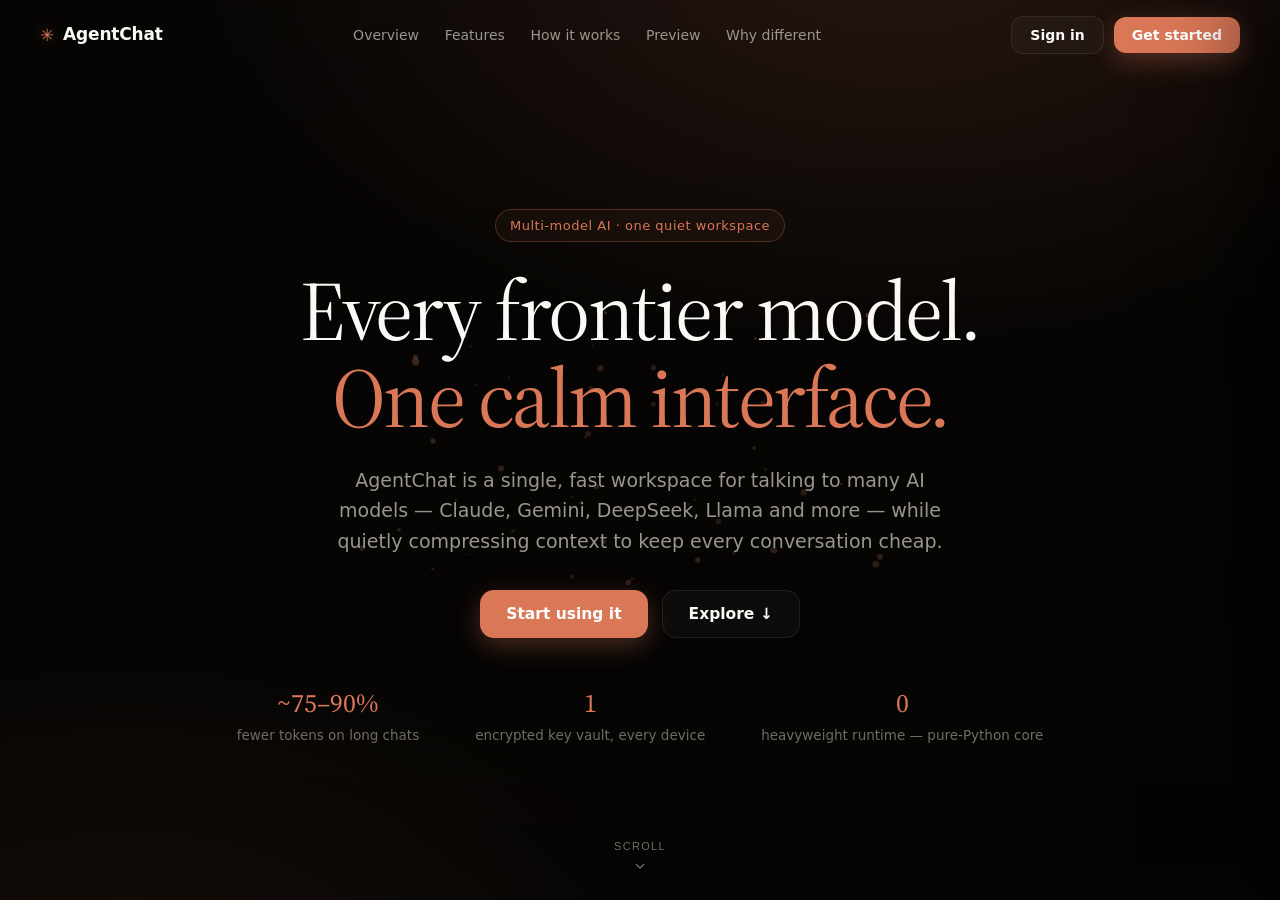
==== commit 848a76cb: "Add Claude-style thinking indicator; remove technical status text from UI Replace the "Connecting to" ====
--- a/frontend/index.html
+++ b/frontend/index.html
@@ -49,6 +49,8 @@
   <link rel="stylesheet" href="landing.css?v=2.0">
   <!-- Workspace panel additions (Output/Diagram/Process/Files, Run buttons). Remove to drop the styling. -->
   <link rel="stylesheet" href="workspace.css?v=1.0">
+  <!-- Claude-style thinking indicator (breathing sparkle + rotating phrases). Remove to revert. -->
+  <link rel="stylesheet" href="thinking-indicator.css?v=1.0">
   <link rel="manifest" href="/manifest.json">
   <link rel="icon" type="image/x-icon" href="/favicon.ico">
   <link rel="apple-touch-icon" href="/icon.png">
@@ -1327,8 +1329,9 @@
     </div>
   </div>
 
-  <script src="app.js?v=2.6"></script>
+  <script src="app.js?v=2.7"></script>
   <!-- Additive UI modules (remove a line to disable that feature) -->
+  <script src="thinking-indicator.js?v=1.0"></script>
   <script src="artifacts.js?v=1.1"></script>
   <script src="code-runner.js?v=1.0"></script>
   <script src="mermaid-render.js?v=1.0"></script>
--- a/frontend/thinking-indicator.css
+++ b/frontend/thinking-indicator.css
@@ -0,0 +1,119 @@
+/* ==========================================================================
+   AgentChat — Claude-style thinking indicator styling
+   Themed with the same tokens as claude-theme.css; load AFTER it so tokens are
+   defined. Works in light + dark, stays compact and responsive, and honors
+   prefers-reduced-motion. Paired with thinking-indicator.js. Remove both to
+   revert to a plain "Thinking…" line.
+   ========================================================================== */
+
+.agc-thinking {
+  display: block;
+  max-width: 100%;
+  margin: 2px 0 6px;
+  font-family: var(--font-brand);
+  transition: opacity .26s ease, transform .26s ease;
+}
+
+/* --- the always-visible row: sparkle + rotating phrase + disclosure caret --- */
+.agc-thinking-toggle {
+  display: inline-flex;
+  align-items: center;
+  gap: 9px;
+  max-width: 100%;
+  margin: -2px 0;
+  padding: 4px 9px 4px 5px;
+  border: 0;
+  border-radius: 9px;
+  background: transparent;
+  color: var(--md-sys-color-on-surface-variant);
+  font: inherit;
+  line-height: 1.2;
+  cursor: pointer;
+  -webkit-tap-highlight-color: transparent;
+  transition: background-color .18s ease;
+}
+.agc-thinking-toggle:hover { background: var(--clay-text-bg, rgba(201, 100, 66, .10)); }
+.agc-thinking-toggle:focus-visible {
+  outline: 2px solid var(--md-sys-color-primary);
+  outline-offset: 2px;
+}
+
+/* sparkle — clay accent; wrapper carries the sync "surge", inner svg breathes */
+.agc-thinking-spark {
+  display: inline-flex;
+  color: var(--md-sys-color-primary);
+  transform: scale(1);
+  transform-origin: center;
+  transition: transform .5s cubic-bezier(.34, 1.4, .5, 1);
+  will-change: transform;
+}
+.agc-thinking-spark svg { display: block; }
+.agc-thinking.is-active .agc-thinking-spark svg {
+  animation: agc-think-breathe 2.2s ease-in-out infinite;
+}
+.agc-thinking.is-surge .agc-thinking-spark { transform: scale(1.14); }
+@keyframes agc-think-breathe {
+  0%, 100% { transform: scale(.9);   opacity: .68; filter: brightness(.9); }
+  50%      { transform: scale(1.12); opacity: 1;   filter: brightness(1.12); }
+}
+
+/* rotating phrase — crossfades; decorative for SR (label lives on the button) */
+.agc-thinking-phrase {
+  font-size: 14px;
+  letter-spacing: .1px;
+  white-space: nowrap;
+  overflow: hidden;
+  text-overflow: ellipsis;
+  color: var(--md-sys-color-on-surface-variant);
+  transition: opacity .2s ease;
+}
+.agc-thinking-phrase.is-fading { opacity: 0; }
+
+.agc-thinking-caret {
+  display: inline-flex;
+  opacity: .5;
+  transition: transform .22s ease, opacity .18s ease;
+}
+.agc-thinking-toggle:hover .agc-thinking-caret { opacity: .85; }
+.agc-thinking.is-expanded .agc-thinking-caret { transform: rotate(180deg); }
+
+/* --- expandable plain-English summary (grid-rows 0fr→1fr = smooth height) --- */
+.agc-thinking-panel {
+  display: grid;
+  grid-template-rows: 0fr;
+  transition: grid-template-rows .26s ease;
+}
+.agc-thinking.is-expanded .agc-thinking-panel { grid-template-rows: 1fr; }
+.agc-thinking-panel-inner { overflow: hidden; min-height: 0; }
+.agc-thinking-summary {
+  margin: 6px 0 2px 8px;
+  padding: 8px 12px;
+  max-width: 52ch;
+  border-left: 2px solid var(--line);
+  color: var(--reasoning-text, var(--md-sys-color-on-surface-variant));
+  font-family: var(--font-serif);
+  font-size: 13.5px;
+  line-height: 1.6;
+}
+
+/* --- leaving: thinking → answer, no lingering loader --- */
+.agc-thinking.is-leaving {
+  opacity: 0;
+  transform: translateY(-2px);
+  pointer-events: none;
+}
+
+@media (max-width: 640px) {
+  .agc-thinking-summary { max-width: 100%; }
+  .agc-thinking-phrase { font-size: 13.5px; }
+}
+
+@media (prefers-reduced-motion: reduce) {
+  .agc-thinking,
+  .agc-thinking-spark,
+  .agc-thinking-phrase,
+  .agc-thinking-caret,
+  .agc-thinking-panel { transition: none; }
+  .agc-thinking.is-active .agc-thinking-spark svg { animation: none; }
+  .agc-thinking.is-surge .agc-thinking-spark { transform: none; }
+}
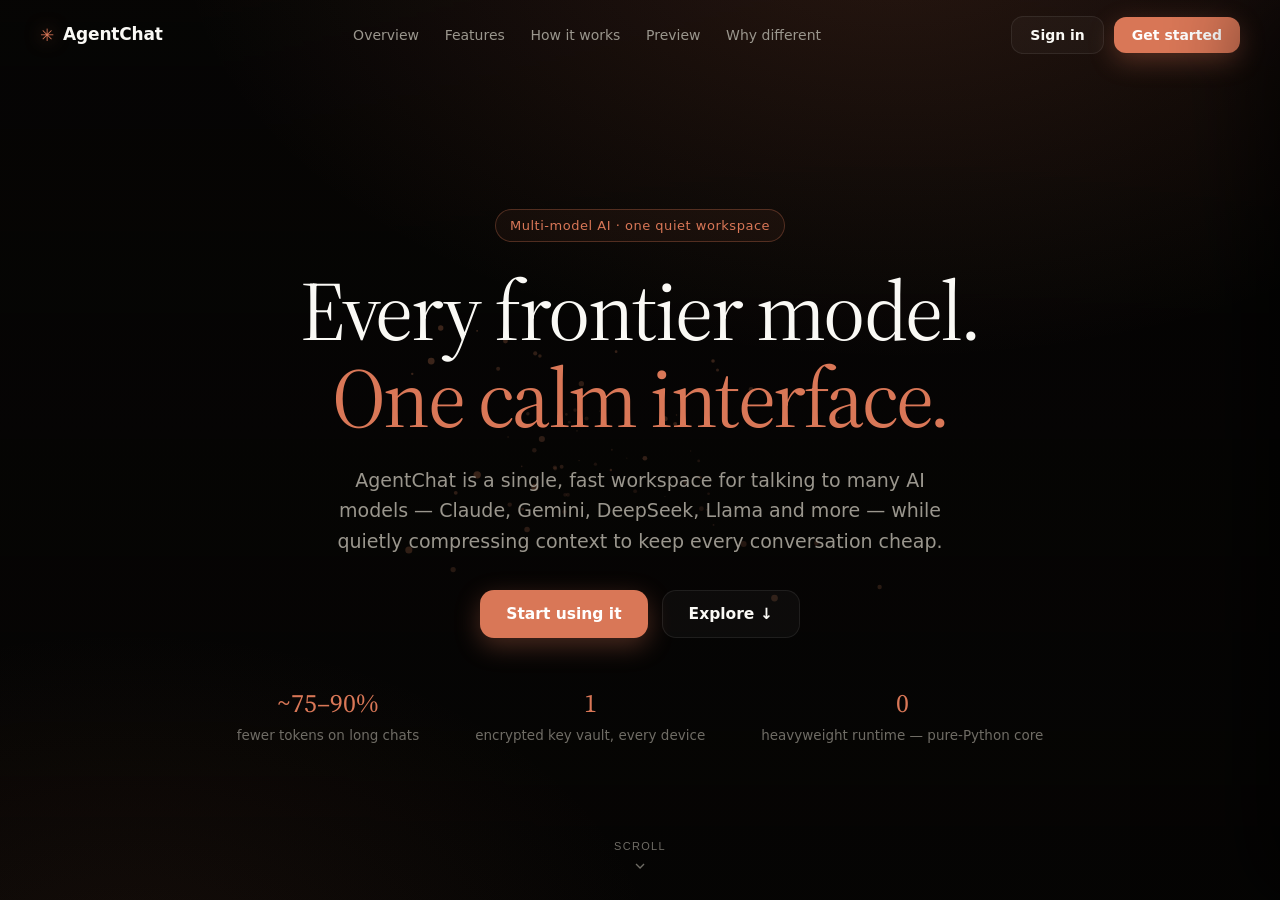
==== commit abd5c09a: "Rework thinking indicator into a Claude-style starburst + live Thought process Replace the four-poin" ====
--- a/frontend/index.html
+++ b/frontend/index.html
@@ -50,7 +50,7 @@
   <!-- Workspace panel additions (Output/Diagram/Process/Files, Run buttons). Remove to drop the styling. -->
   <link rel="stylesheet" href="workspace.css?v=1.0">
   <!-- Claude-style thinking indicator (breathing sparkle + rotating phrases). Remove to revert. -->
-  <link rel="stylesheet" href="thinking-indicator.css?v=1.0">
+  <link rel="stylesheet" href="thinking-indicator.css?v=2.0">
   <link rel="manifest" href="/manifest.json">
   <link rel="icon" type="image/x-icon" href="/favicon.ico">
   <link rel="apple-touch-icon" href="/icon.png">
@@ -376,7 +376,7 @@
           </div>
           <span class="rail-label">Settings</span>
         </button>
-        <div class="rail-status-pill" title="Upstream Connection State">
+        <div class="rail-status-pill" title="Connection status">
           <div class="rail-status" id="rail-status-dot"></div>
         </div>
       </div>
@@ -430,7 +430,7 @@
       <div class="sidebar-pane hidden" id="pane-models">
         <div class="pane-header">
           <h2>Model Hub</h2>
-          <button id="sidebar-probe-btn" class="btn btn-tonal btn-sm" title="Check Upstream Availability">
+          <button id="sidebar-probe-btn" class="btn btn-tonal btn-sm" title="Check model availability">
             🔄 Check
           </button>
         </div>
@@ -1329,9 +1329,9 @@
     </div>
   </div>
 
-  <script src="app.js?v=2.7"></script>
+  <script src="app.js?v=2.8"></script>
   <!-- Additive UI modules (remove a line to disable that feature) -->
-  <script src="thinking-indicator.js?v=1.0"></script>
+  <script src="thinking-indicator.js?v=2.0"></script>
   <script src="artifacts.js?v=1.1"></script>
   <script src="code-runner.js?v=1.0"></script>
   <script src="mermaid-render.js?v=1.0"></script>
--- a/frontend/thinking-indicator.css
+++ b/frontend/thinking-indicator.css
@@ -1,26 +1,43 @@
 /* ==========================================================================
-   AgentChat — Claude-style thinking indicator styling
-   Themed with the same tokens as claude-theme.css; load AFTER it so tokens are
-   defined. Works in light + dark, stays compact and responsive, and honors
-   prefers-reduced-motion. Paired with thinking-indicator.js. Remove both to
-   revert to a plain "Thinking…" line.
+   AgentChat — Claude-style "thinking experience"
+   --------------------------------------------------------------------------
+   The reasoning UI shown while a model thinks: a breathing Claude starburst,
+   a rotating status phrase, a disclosure caret, and a collapsible panel that
+   holds either a plain-English summary or the live, streamed "Thought
+   process" text.
+
+   Themed entirely with the design tokens defined in claude-theme.css — this
+   file MUST load AFTER it. Every colour flips automatically for
+   :root[data-theme="light"|"dark"] because it reuses those tokens; the ONLY
+   hardcoded colours are the two brand terracotta values below.
+
+   Paired with thinking-indicator.js, which builds the exact DOM these rules
+   target and toggles the state classes (.is-active / .is-surge / .is-expanded
+   / .is-leaving / .has-thought). Remove both files to fall back to a plain
+   "Thinking…" line (see .agc-thinking.is-fallback).
    ========================================================================== */
 
+/* ---- root ---------------------------------------------------------------- */
 .agc-thinking {
+  /* Brand icon colour — the ONLY hardcoded colours in this file. Declared as
+     custom props so the starburst is pixel-identical in light and dark. */
+  --agc-burst: #D97757;          /* primary — starburst fill via currentColor */
+  --agc-burst-accent: #E07A5F;   /* subtle glow accent ONLY (pulse peak)      */
+
   display: block;
   max-width: 100%;
   margin: 2px 0 6px;
   font-family: var(--font-brand);
+  /* fade/slide when the component leaves (thinking → answer) */
   transition: opacity .26s ease, transform .26s ease;
 }
 
-/* --- the always-visible row: sparkle + rotating phrase + disclosure caret --- */
+/* ---- toggle row: starburst + rotating phrase + disclosure caret ---------- */
 .agc-thinking-toggle {
   display: inline-flex;
   align-items: center;
   gap: 9px;
   max-width: 100%;
-  margin: -2px 0;
   padding: 4px 9px 4px 5px;
   border: 0;
   border-radius: 9px;
@@ -32,32 +49,43 @@
   -webkit-tap-highlight-color: transparent;
   transition: background-color .18s ease;
 }
-.agc-thinking-toggle:hover { background: var(--clay-text-bg, rgba(201, 100, 66, .10)); }
+.agc-thinking-toggle:hover {
+  background: var(--clay-text-bg, rgba(217, 119, 87, .10));
+}
 .agc-thinking-toggle:focus-visible {
   outline: 2px solid var(--md-sys-color-primary);
   outline-offset: 2px;
 }
 
-/* sparkle — clay accent; wrapper carries the sync "surge", inner svg breathes */
+/* ---- starburst -----------------------------------------------------------
+   The wrapper carries the "surge" (a springy scale synced to a phrase change);
+   the inner <svg> carries the continuous "breathe". Splitting the two means
+   the surge and the breathing never fight over the same transform. The svg is
+   injected with fill:currentColor, so it inherits --agc-burst directly. */
 .agc-thinking-spark {
   display: inline-flex;
-  color: var(--md-sys-color-primary);
+  color: var(--agc-burst);
   transform: scale(1);
   transform-origin: center;
   transition: transform .5s cubic-bezier(.34, 1.4, .5, 1);
   will-change: transform;
 }
-.agc-thinking-spark svg { display: block; }
+.agc-thinking-spark svg,
+.agc-burst-svg { display: block; fill: currentColor; }
+
+/* breathe continuously, but only while actively thinking */
 .agc-thinking.is-active .agc-thinking-spark svg {
-  animation: agc-think-breathe 2.2s ease-in-out infinite;
-}
+  animation: agc-think-breathe 1.6s ease-in-out infinite;
+}
+/* momentary springy pop on the wrapper, synced to a phrase swap */
 .agc-thinking.is-surge .agc-thinking-spark { transform: scale(1.14); }
+
 @keyframes agc-think-breathe {
-  0%, 100% { transform: scale(.9);   opacity: .68; filter: brightness(.9); }
-  50%      { transform: scale(1.12); opacity: 1;   filter: brightness(1.12); }
-}
-
-/* rotating phrase — crossfades; decorative for SR (label lives on the button) */
+  0%, 100% { transform: scale(1);   opacity: .85; filter: brightness(.95); }
+  50%      { transform: scale(1.1); opacity: 1;
+             filter: brightness(1.12) drop-shadow(0 0 3px rgba(224, 119, 87, .45)); }
+}
+/* ---- rotating phrase ----------------------------------------------------- */
 .agc-thinking-phrase {
   font-size: 14px;
   letter-spacing: .1px;
@@ -69,6 +97,7 @@
 }
 .agc-thinking-phrase.is-fading { opacity: 0; }
 
+/* ---- disclosure caret (rotates when the panel opens) --------------------- */
 .agc-thinking-caret {
   display: inline-flex;
   opacity: .5;
@@ -77,7 +106,7 @@
 .agc-thinking-toggle:hover .agc-thinking-caret { opacity: .85; }
 .agc-thinking.is-expanded .agc-thinking-caret { transform: rotate(180deg); }
 
-/* --- expandable plain-English summary (grid-rows 0fr→1fr = smooth height) --- */
+/* ---- collapsible panel (grid-rows 0fr → 1fr = smooth height animation) --- */
 .agc-thinking-panel {
   display: grid;
   grid-template-rows: 0fr;
@@ -85,6 +114,8 @@
 }
 .agc-thinking.is-expanded .agc-thinking-panel { grid-template-rows: 1fr; }
 .agc-thinking-panel-inner { overflow: hidden; min-height: 0; }
+
+/* ---- static plain-English summary (fallback before/without live stream) -- */
 .agc-thinking-summary {
   margin: 6px 0 2px 8px;
   padding: 8px 12px;
@@ -95,25 +126,130 @@
   font-size: 13.5px;
   line-height: 1.6;
 }
-
-/* --- leaving: thinking → answer, no lingering loader --- */
+/* once live reasoning arrives, .agc-thought replaces the static summary */
+.agc-thinking.has-thought .agc-thinking-summary { display: none; }
+/* ---- live "Thought process" (streamed reasoning) ------------------------- */
+.agc-thought {
+  position: relative;
+  margin: 6px 0 2px 6px;
+  max-width: 60ch;
+}
+.agc-thought-head {
+  font-family: var(--font-brand);
+  font-size: 12px;
+  font-weight: 600;
+  letter-spacing: .02em;
+  color: var(--md-sys-color-on-surface-variant);
+  margin-bottom: 4px;
+  opacity: .85;
+}
+.agc-thought-scroll {
+  max-height: 170px;
+  overflow-y: auto;
+  padding: 2px 4px 6px 12px;
+  border-left: 2px solid var(--line, var(--md-sys-color-outline-variant));
+  scroll-behavior: smooth;
+  scrollbar-width: thin;
+  scrollbar-color: var(--md-sys-color-outline-variant) transparent;
+}
+/* thin, subtle webkit scrollbar */
+.agc-thought-scroll::-webkit-scrollbar { width: 6px; }
+.agc-thought-scroll::-webkit-scrollbar-track { background: transparent; }
+.agc-thought-scroll::-webkit-scrollbar-thumb {
+  background: var(--md-sys-color-outline-variant);
+  border-radius: 6px;
+}
+.agc-thought-text {
+  font-family: var(--font-mono);
+  font-size: 12.5px;
+  line-height: 1.6;
+  color: var(--reasoning-text, var(--md-sys-color-on-surface-variant));
+  white-space: pre-wrap;
+  word-break: break-word;
+}
+/* soft fade over the newest lines at the bottom edge of the scroll area */
+.agc-thought-fade {
+  position: absolute;
+  left: 0;
+  right: 0;
+  bottom: 0;
+  height: 30px;
+  pointer-events: none;
+  border-radius: 0 0 8px 8px;
+  background: linear-gradient(to bottom, transparent,
+    var(--md-sys-color-surface-container-high, var(--md-sys-color-surface)));
+}
+
+/* floating "scroll to latest" pill — hidden until the user scrolls up */
+.agc-thought-jump {
+  position: absolute;
+  right: 6px;
+  bottom: 8px;
+  width: 26px;
+  height: 26px;
+  border-radius: 50%;
+  display: grid;
+  place-items: center;
+  border: 1px solid var(--line, var(--md-sys-color-outline-variant));
+  background: var(--md-sys-color-surface-container-highest, var(--md-sys-color-surface));
+  color: var(--md-sys-color-on-surface-variant);
+  box-shadow: 0 2px 6px rgba(0, 0, 0, .18);
+  cursor: pointer;
+  opacity: 0;
+  transform: translateY(4px);
+  pointer-events: none;
+  transition: opacity .18s ease, transform .18s ease;
+}
+.agc-thought-jump.is-visible {
+  opacity: 1;
+  transform: translateY(0);
+  pointer-events: auto;
+}
+.agc-thought-jump:hover {
+  background: color-mix(in srgb,
+    var(--md-sys-color-surface-container-highest, var(--md-sys-color-surface)) 88%,
+    var(--md-sys-color-on-surface-variant));
+}
+.agc-thought-jump:focus-visible {
+  outline: 2px solid var(--md-sys-color-primary);
+  outline-offset: 2px;
+}
+.agc-thought-jump svg { display: block; }
+/* ---- leaving: thinking → answer, no lingering loader --------------------- */
 .agc-thinking.is-leaving {
   opacity: 0;
   transform: translateY(-2px);
   pointer-events: none;
 }
 
+/* ---- fallback row used by app.js when the JS component is absent --------- */
+.agc-thinking.is-fallback {
+  display: inline-flex;
+  align-items: center;
+  gap: 8px;
+  padding: 4px 6px;
+  color: var(--md-sys-color-on-surface-variant);
+  font-family: var(--font-brand);
+  font-size: 14px;
+}
+
+/* ---- responsive ---------------------------------------------------------- */
 @media (max-width: 640px) {
   .agc-thinking-summary { max-width: 100%; }
+  .agc-thought { max-width: 100%; }
+  .agc-thought-scroll { max-height: 140px; }
   .agc-thinking-phrase { font-size: 13.5px; }
 }
 
+/* ---- reduced motion: no breathe/surge/transitions, instant scroll -------- */
 @media (prefers-reduced-motion: reduce) {
   .agc-thinking,
   .agc-thinking-spark,
   .agc-thinking-phrase,
   .agc-thinking-caret,
-  .agc-thinking-panel { transition: none; }
+  .agc-thinking-panel,
+  .agc-thought-jump { transition: none; }
   .agc-thinking.is-active .agc-thinking-spark svg { animation: none; }
   .agc-thinking.is-surge .agc-thinking-spark { transform: none; }
-}
+  .agc-thought-scroll { scroll-behavior: auto; }
+}
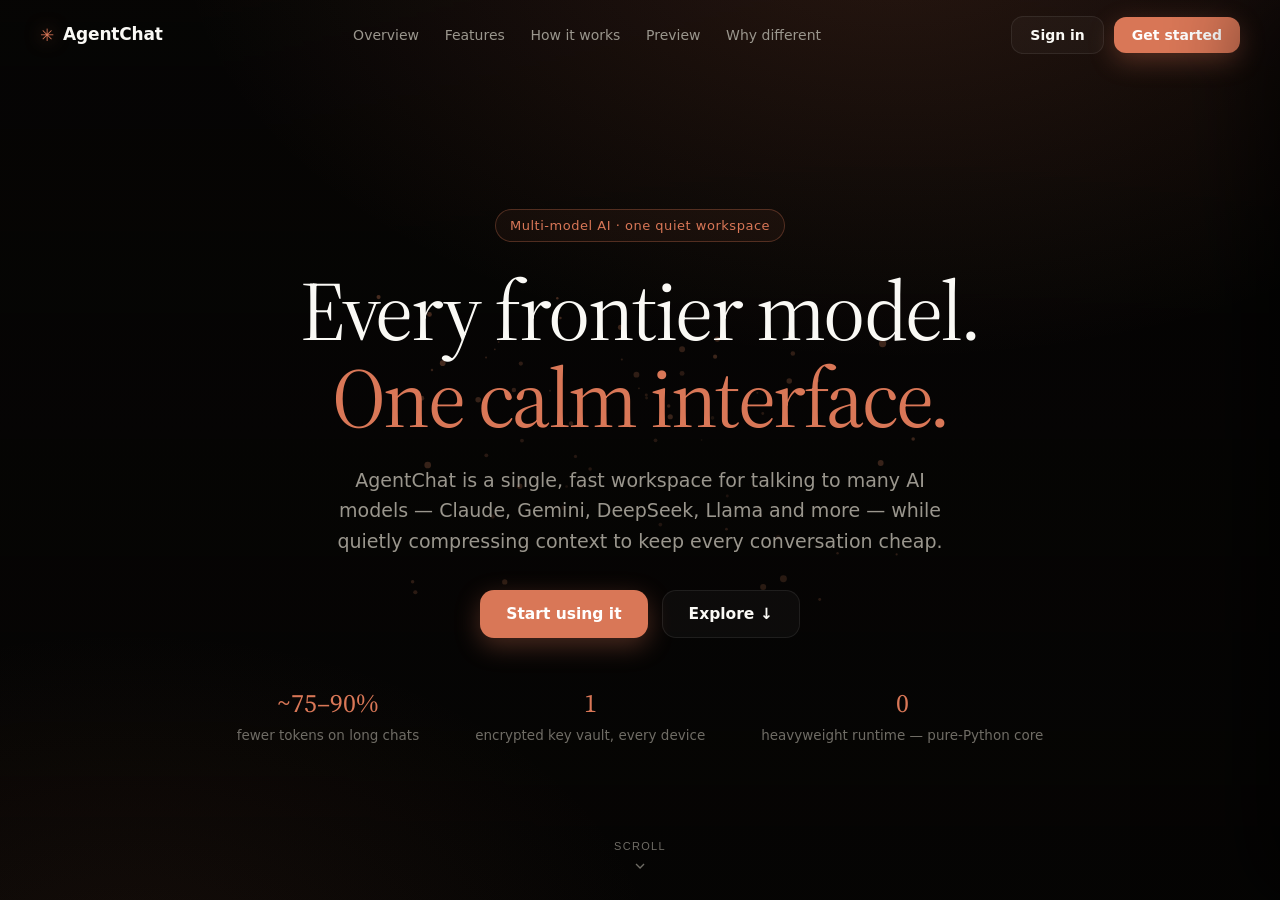
==== commit c65631fe: "debug: Add aggressive AgentRouter request logging at every step - Log base_url, api_key, endpoint at" ====
--- a/frontend/index.html
+++ b/frontend/index.html
@@ -42,7 +42,7 @@
   <link rel="preconnect" href="https://fonts.googleapis.com">
   <link rel="preconnect" href="https://fonts.gstatic.com" crossorigin>
   <link href="https://fonts.googleapis.com/css2?family=IBM+Plex+Mono:wght@400;500;600&family=Rubik:wght@400;500;600;700&family=Source+Serif+4:opsz,wght@8..60,400;8..60,500;8..60,600&display=swap" rel="stylesheet">
-  <link rel="stylesheet" href="style.css?v=2.4">
+  <link rel="stylesheet" href="style.css?v=3.0">
   <!-- Claude-inspired reskin (loads last so it overrides style.css). Remove this line to revert. -->
   <link rel="stylesheet" href="claude-theme.css?v=1.1">
   <!-- Landing-page experience styles (loads last; scoped to #landing-screen) -->
@@ -330,6 +330,9 @@
     </aside>
   </div>
 
+  <!-- Toast notification container -->
+  <div id="toast-container"></div>
+
   <div class="app-layout">
     <!-- 1. Leftmost Icon Navigation Rail (Material You Expressive Rail) -->
     <nav class="nav-rail">
@@ -1329,7 +1332,7 @@
     </div>
   </div>
 
-  <script src="app.js?v=2.8"></script>
+  <script src="app.js?v=3.0"></script>
   <!-- Additive UI modules (remove a line to disable that feature) -->
   <script src="thinking-indicator.js?v=2.0"></script>
   <script src="artifacts.js?v=1.1"></script>
--- a/frontend/style.css
+++ b/frontend/style.css
@@ -3514,5 +3514,683 @@
   }
 }
 
-
-
+/* ==========================================================================
+   3D SaaS OVERHAUL — Glassmorphism, Ambient Glow, Micro-interactions
+   ========================================================================== */
+
+/* --- Ambient Background Glow --- */
+body {
+  background: 
+    radial-gradient(ellipse 80% 50% at 50% -20%, rgba(120, 119, 198, 0.12), transparent 70%),
+    radial-gradient(ellipse 60% 40% at 80% 100%, rgba(255, 138, 101, 0.06), transparent 60%),
+    var(--md-sys-color-surface);
+}
+
+.app-layout {
+  background: 
+    radial-gradient(ellipse 80% 50% at 50% -20%, rgba(120, 119, 198, 0.12), transparent 70%),
+    var(--md-sys-color-surface);
+}
+
+/* --- Glassmorphism Base --- */
+.glass {
+  backdrop-filter: blur(16px) saturate(1.2);
+  background: rgba(18, 18, 24, 0.75);
+  border: 1px solid rgba(255, 255, 255, 0.08);
+}
+
+.glass-light {
+  backdrop-filter: blur(12px) saturate(1.1);
+  background: rgba(24, 24, 32, 0.6);
+  border: 1px solid rgba(255, 255, 255, 0.06);
+}
+
+/* --- 3D Depth & Elevation --- */
+.elevation-1 {
+  box-shadow: 
+    0 2px 4px rgba(0, 0, 0, 0.3),
+    0 8px 16px rgba(0, 0, 0, 0.2),
+    inset 0 1px 0 rgba(255, 255, 255, 0.05);
+}
+
+.elevation-2 {
+  box-shadow: 
+    0 4px 6px -1px rgba(0, 0, 0, 0.4),
+    0 20px 25px -5px rgba(0, 0, 0, 0.3),
+    inset 0 1px 0 rgba(255, 255, 255, 0.08);
+}
+
+.elevation-3 {
+  box-shadow: 
+    0 8px 16px -4px rgba(0, 0, 0, 0.5),
+    0 24px 48px -8px rgba(0, 0, 0, 0.4),
+    inset 0 1px 0 rgba(255, 255, 255, 0.1);
+}
+
+/* --- Glass Nav Rail --- */
+.nav-rail {
+  background: rgba(16, 16, 22, 0.85);
+  backdrop-filter: blur(12px);
+  border-right: 1px solid rgba(255, 255, 255, 0.06);
+  box-shadow: 
+    inset 0 1px 0 rgba(255, 255, 255, 0.05),
+    0 0 30px rgba(120, 119, 198, 0.05);
+}
+
+/* --- Glass Sidebar --- */
+.sub-sidebar {
+  background: rgba(18, 18, 26, 0.85);
+  backdrop-filter: blur(16px);
+  border-right: 1px solid rgba(255, 255, 255, 0.06);
+  box-shadow: 
+    inset 0 1px 0 rgba(255, 255, 255, 0.05),
+    4px 0 20px rgba(0, 0, 0, 0.3);
+}
+
+/* --- 3D Micro-interactions --- */
+.rail-btn:hover .rail-icon-wrapper {
+  transform: translateY(-1.5px) translateZ(0);
+  box-shadow: 0 8px 20px rgba(0, 0, 0, 0.35);
+}
+
+.rail-btn.active .rail-icon-wrapper {
+  transform: translateY(-1px) translateZ(0);
+  box-shadow: 0 4px 12px rgba(255, 138, 101, 0.25);
+}
+
+/* --- Model Pills - 3D SaaS Style --- */
+.ar-model-pill {
+  background: rgba(30, 30, 42, 0.7);
+  backdrop-filter: blur(8px);
+  border: 1px solid rgba(255, 255, 255, 0.08);
+  transition: all 0.2s cubic-bezier(0.16, 1, 0.3, 1);
+  box-shadow: 
+    0 2px 4px rgba(0, 0, 0, 0.2),
+    inset 0 1px 0 rgba(255, 255, 255, 0.05);
+}
+
+.ar-model-pill:hover {
+  transform: translateY(-2px) translateZ(0);
+  background: rgba(40, 40, 56, 0.8);
+  border-color: rgba(255, 255, 255, 0.12);
+  box-shadow: 
+    0 8px 20px rgba(0, 0, 0, 0.35),
+    inset 0 1px 0 rgba(255, 255, 255, 0.08);
+}
+
+.ar-model-pill.active {
+  background: linear-gradient(135deg, rgba(255, 138, 101, 0.2), rgba(255, 185, 66, 0.1));
+  border-color: var(--md-sys-color-primary, #FF8A65);
+  box-shadow: 
+    0 4px 12px rgba(255, 138, 101, 0.2),
+    inset 0 1px 0 rgba(255, 138, 101, 0.1);
+}
+
+/* --- Category Tabs - Glass Style --- */
+.ar-tab {
+  background: rgba(24, 24, 34, 0.6);
+  backdrop-filter: blur(8px);
+  border: 1px solid rgba(255, 255, 255, 0.06);
+  transition: all 0.2s ease;
+}
+
+.ar-tab:hover {
+  background: rgba(34, 34, 46, 0.8);
+  border-color: rgba(255, 255, 255, 0.1);
+}
+
+.ar-tab.active {
+  background: rgba(255, 138, 101, 0.15);
+  border-color: var(--md-sys-color-primary, #FF8A65);
+  box-shadow: 0 0 20px rgba(255, 138, 101, 0.1);
+}
+
+/* --- Settings Modal - 3D Glass --- */
+.modal-content {
+  background: rgba(22, 22, 30, 0.95);
+  backdrop-filter: blur(20px);
+  border: 1px solid rgba(255, 255, 255, 0.08);
+  box-shadow: 
+    0 24px 80px rgba(0, 0, 0, 0.5),
+    0 8px 24px rgba(0, 0, 0, 0.3),
+    inset 0 1px 0 rgba(255, 255, 255, 0.05);
+  animation: modalScaleIn 0.25s cubic-bezier(0.16, 1, 0.3, 1);
+}
+
+@keyframes modalScaleIn {
+  from {
+    opacity: 0;
+    transform: scale(0.96) translateY(8px);
+  }
+  to {
+    opacity: 1;
+    transform: scale(1) translateY(0);
+  }
+}
+
+/* --- Toast Notifications --- */
+.agentchat-toast {
+  position: fixed;
+  bottom: 24px;
+  right: 24px;
+  z-index: 9999;
+  display: flex;
+  align-items: center;
+  gap: 12px;
+  padding: 12px 20px;
+  border-radius: 12px;
+  font-size: 14px;
+  font-weight: 500;
+  opacity: 0;
+  transform: translateY(16px) scale(0.96);
+  transition: all 0.3s cubic-bezier(0.16, 1, 0.3, 1);
+  pointer-events: none;
+  box-shadow: 
+    0 8px 24px rgba(0, 0, 0, 0.4),
+    0 2px 4px rgba(0, 0, 0, 0.2),
+    inset 0 1px 0 rgba(255, 255, 255, 0.1);
+}
+
+.agentchat-toast-visible {
+  opacity: 1;
+  transform: translateY(0) scale(1);
+  pointer-events: auto;
+}
+
+.agentchat-toast-success {
+  background: linear-gradient(135deg, rgba(35, 134, 54, 0.9), rgba(20, 90, 40, 0.9));
+  border: 1px solid rgba(123, 224, 155, 0.3);
+  color: #fff;
+}
+
+.agentchat-toast-error {
+  background: linear-gradient(135deg, rgba(186, 28, 28, 0.9), rgba(130, 20, 20, 0.9));
+  border: 1px solid rgba(255, 138, 128, 0.3);
+  color: #fff;
+}
+
+.agentchat-toast-info {
+  background: linear-gradient(135deg, rgba(59, 130, 246, 0.9), rgba(30, 80, 180, 0.9));
+  border: 1px solid rgba(147, 197, 253, 0.3);
+  color: #fff;
+}
+
+.agentchat-toast-icon {
+  width: 24px;
+  height: 24px;
+  display: flex;
+  align-items: center;
+  justify-content: center;
+  font-size: 16px;
+  font-weight: 700;
+}
+
+/* --- Chat Input - Frosted Glass with Neon Focus --- */
+.chat-input-box {
+  background: rgba(24, 24, 34, 0.8);
+  backdrop-filter: blur(12px);
+  border: 1px solid rgba(255, 255, 255, 0.06);
+  box-shadow: 
+    0 4px 12px rgba(0, 0, 0, 0.2),
+    inset 0 1px 0 rgba(255, 255, 255, 0.05);
+  transition: all 0.2s ease;
+}
+
+.chat-input-box:focus-within {
+  border-color: rgba(139, 92, 246, 0.4);
+  box-shadow: 
+    0 0 0 2px rgba(139, 92, 246, 0.4),
+    0 10px 25px -5px rgba(0, 0, 0, 0.5),
+    inset 0 1px 0 rgba(255, 255, 255, 0.08);
+}
+
+/* --- Message Bubbles - Clean Glass --- */
+.message-bubble {
+  background: rgba(28, 28, 38, 0.7);
+  backdrop-filter: blur(8px);
+  border: 1px solid rgba(255, 255, 255, 0.06);
+  box-shadow: 
+    0 2px 8px rgba(0, 0, 0, 0.15),
+    inset 0 1px 0 rgba(255, 255, 255, 0.05);
+}
+
+/* --- Message Entry Animation --- */
+@keyframes messageIn {
+  from {
+    opacity: 0;
+    transform: translateY(6px) scale(0.98);
+  }
+  to {
+    opacity: 1;
+    transform: translateY(0) scale(1);
+  }
+}
+
+.message-row {
+  animation: messageIn 0.3s cubic-bezier(0.16, 1, 0.3, 1);
+}
+
+/* --- Reasoning Box - Neon Accent --- */
+.reasoning-box {
+  background: rgba(30, 26, 40, 0.8);
+  backdrop-filter: blur(8px);
+  border: 1px solid rgba(255, 255, 255, 0.06);
+  border-left: 3px solid #D97757;
+  box-shadow: 
+    0 2px 8px rgba(0, 0, 0, 0.2),
+    inset 0 1px 0 rgba(255, 255, 255, 0.05);
+}
+
+.reasoning-badge {
+  background: linear-gradient(135deg, rgba(255, 138, 101, 0.2), rgba(245, 185, 66, 0.15));
+  border: 1px solid rgba(255, 138, 101, 0.2);
+  animation: pulseGlow 2s ease-in-out infinite;
+}
+
+@keyframes pulseGlow {
+  0%, 100% {
+    box-shadow: 0 0 8px rgba(255, 138, 101, 0.1);
+  }
+  50% {
+    box-shadow: 0 0 16px rgba(255, 138, 101, 0.2);
+  }
+}
+
+/* --- Streaming Indicator --- */
+.agc-thinking {
+  background: rgba(24, 24, 36, 0.8);
+  border-radius: 12px;
+  border: 1px solid rgba(255, 255, 255, 0.06);
+  padding: 16px;
+  display: flex;
+  align-items: center;
+  justify-content: center;
+  gap: 8px;
+}
+
+.agc-thinking-phrase {
+  color: var(--md-sys-color-on-surface-variant);
+  animation: breathing 1.5s ease-in-out infinite;
+}
+
+@keyframes breathing {
+  0%, 100% {
+    opacity: 0.6;
+  }
+  50% {
+    opacity: 1;
+  }
+}
+
+/* --- Model Status Indicators --- */
+.pill-green {
+  background: rgba(123, 224, 155, 0.15);
+  border: 1px solid rgba(123, 224, 155, 0.2);
+  color: #7BE09B;
+}
+
+.pill-red {
+  background: rgba(255, 138, 128, 0.15);
+  border: 1px solid rgba(255, 138, 128, 0.2);
+  color: #FF8A80;
+}
+
+.pill-yellow {
+  background: rgba(245, 185, 66, 0.15);
+  border: 1px solid rgba(245, 185, 66, 0.2);
+  color: #F5B942;
+}
+
+/* --- Buttons - 3D SaaS Style --- */
+.btn {
+  background: rgba(30, 30, 42, 0.7);
+  backdrop-filter: blur(8px);
+  border: 1px solid rgba(255, 255, 255, 0.08);
+  transition: all 0.2s cubic-bezier(0.16, 1, 0.3, 1);
+  box-shadow: 
+    0 2px 4px rgba(0, 0, 0, 0.2),
+    inset 0 1px 0 rgba(255, 255, 255, 0.05);
+}
+
+.btn:hover {
+  transform: translateY(-1px);
+  background: rgba(40, 40, 56, 0.8);
+  border-color: rgba(255, 255, 255, 0.12);
+  box-shadow: 
+    0 4px 12px rgba(0, 0, 0, 0.3),
+    inset 0 1px 0 rgba(255, 255, 255, 0.08);
+}
+
+.btn:active {
+  transform: translateY(0) scale(0.98);
+}
+
+.btn-primary {
+  background: linear-gradient(135deg, rgba(255, 138, 101, 0.3), rgba(245, 185, 66, 0.2));
+  border-color: var(--md-sys-color-primary, #FF8A65);
+}
+
+.btn-primary:hover {
+  background: linear-gradient(135deg, rgba(255, 138, 101, 0.4), rgba(245, 185, 66, 0.3));
+  box-shadow: 0 4px 16px rgba(255, 138, 101, 0.3);
+}
+
+/* --- Code Blocks - Enhanced --- */
+pre {
+  background: rgba(14, 14, 20, 0.9);
+  backdrop-filter: blur(4px);
+  border: 1px solid rgba(255, 255, 255, 0.06);
+  border-radius: 12px;
+  box-shadow: 
+    0 4px 12px rgba(0, 0, 0, 0.3),
+    inset 0 1px 0 rgba(255, 255, 255, 0.05);
+}
+
+.code-header {
+  background: rgba(24, 24, 34, 0.8);
+  border-bottom: 1px solid rgba(255, 255, 255, 0.06);
+  padding: 8px 12px;
+  display: flex;
+  align-items: center;
+  justify-content: space-between;
+}
+
+/* --- Scrollbar Styling --- */
+::-webkit-scrollbar {
+  width: 8px;
+  height: 8px;
+}
+
+::-webkit-scrollbar-track {
+  background: rgba(16, 16, 22, 0.5);
+  border-radius: 4px;
+}
+
+::-webkit-scrollbar-thumb {
+  background: rgba(255, 255, 255, 0.1);
+  border-radius: 4px;
+  transition: background 0.2s ease;
+}
+
+::-webkit-scrollbar-thumb:hover {
+  background: rgba(255, 255, 255, 0.15);
+}
+
+/* --- Provider Dropdown Enhancements --- */
+select {
+  background: rgba(24, 24, 34, 0.8);
+  backdrop-filter: blur(8px);
+  border: 1px solid rgba(255, 255, 255, 0.06);
+  appearance: none;
+  transition: all 0.2s ease;
+}
+
+select:focus {
+  border-color: rgba(139, 92, 246, 0.4);
+  box-shadow: 0 0 0 2px rgba(139, 92, 246, 0.2);
+}
+
+/* --- Auth Modal Glass --- */
+.auth-modal-content {
+  background: rgba(22, 22, 30, 0.95);
+  backdrop-filter: blur(24px);
+  border: 1px solid rgba(255, 255, 255, 0.08);
+  box-shadow: 
+    0 32px 100px rgba(0, 0, 0, 0.6),
+    0 12px 40px rgba(0, 0, 0, 0.4),
+    inset 0 1px 0 rgba(255, 255, 255, 0.05);
+}
+
+/* --- Switch Toggle - Glass Style --- */
+.toggle-switch {
+  position: relative;
+  display: inline-block;
+  width: 40px;
+  height: 22px;
+  background: rgba(40, 40, 56, 0.6);
+  border: 1px solid rgba(255, 255, 255, 0.08);
+  border-radius: 11px;
+  cursor: pointer;
+  transition: all 0.2s ease;
+}
+
+.toggle-switch.active {
+  background: linear-gradient(135deg, rgba(255, 138, 101, 0.4), rgba(245, 185, 66, 0.3));
+  border-color: var(--md-sys-color-primary, #FF8A65);
+}
+
+/* --- Header / Topbar Glass --- */
+.topbar {
+  background: rgba(16, 16, 22, 0.85);
+  backdrop-filter: blur(16px);
+  border-bottom: 1px solid rgba(255, 255, 255, 0.06);
+  box-shadow: 
+    0 2px 12px rgba(0, 0, 0, 0.2),
+    inset 0 1px 0 rgba(255, 255, 255, 0.05);
+}
+
+/* --- Model Picker Bar Container --- */
+.topbar-scroll-track {
+  background: rgba(18, 18, 26, 0.7);
+  backdrop-filter: blur(12px);
+  border: 1px solid rgba(255, 255, 255, 0.06);
+  border-radius: 16px;
+  padding: 8px 12px;
+  box-shadow: 
+    inset 0 2px 4px rgba(0, 0, 0, 0.2),
+    0 4px 12px rgba(0, 0, 0, 0.15);
+}
+
+/* --- Dropdown Menu --- */
+.dropdown-menu {
+  background: rgba(22, 22, 30, 0.95);
+  backdrop-filter: blur(20px);
+  border: 1px solid rgba(255, 255, 255, 0.08);
+  border-radius: 12px;
+  box-shadow: 
+    0 8px 32px rgba(0, 0, 0, 0.4),
+    0 2px 8px rgba(0, 0, 0, 0.2),
+    inset 0 1px 0 rgba(255, 255, 255, 0.05);
+  animation: dropdownIn 0.15s ease-out;
+}
+
+@keyframes dropdownIn {
+  from {
+    opacity: 0;
+    transform: translateY(-4px) scale(0.98);
+  }
+  to {
+    opacity: 1;
+    transform: translateY(0) scale(1);
+  }
+}
+
+/* --- Separator --- */
+.separator {
+  height: 1px;
+  background: linear-gradient(
+    90deg,
+    transparent,
+    rgba(255, 255, 255, 0.08) 20%,
+    rgba(255, 255, 255, 0.08) 80%,
+    transparent
+  );
+  margin: 8px 0;
+}
+
+/* --- Live Status Banner --- */
+.live-status-banner {
+  background: rgba(24, 24, 36, 0.8);
+  backdrop-filter: blur(12px);
+  border: 1px solid rgba(255, 255, 255, 0.06);
+  border-radius: 12px;
+  padding: 8px 16px;
+  display: flex;
+  align-items: center;
+  gap: 12px;
+  box-shadow: 
+    0 2px 8px rgba(0, 0, 0, 0.2),
+    inset 0 1px 0 rgba(255, 255, 255, 0.05);
+}
+
+/* --- AgentRouter Tabs Container --- */
+#agentrouter-tabs {
+  display: flex;
+  gap: 4px;
+  padding: 8px 12px;
+  background: rgba(18, 18, 26, 0.6);
+  backdrop-filter: blur(8px);
+  border: 1px solid rgba(255, 255, 255, 0.06);
+  border-radius: 12px;
+  overflow-x: auto;
+  flex-shrink: 0;
+}
+
+/* ==========================================================================
+   END 3D SaaS OVERHAUL
+   ========================================================================== */
+
+/* ==========================================================================
+   NEW FEATURES — Stream Recovery, Forking, Search
+   ========================================================================== */
+
+/* --- Stream Interrupt Banner --- */
+.stream-interrupt-banner {
+  margin-top: 12px;
+  padding: 8px 12px;
+  background: rgba(245, 185, 66, 0.1);
+  border: 1px solid rgba(245, 185, 66, 0.2);
+  border-radius: 8px;
+  display: flex;
+  align-items: center;
+  gap: 8px;
+  animation: slideIn 0.2s ease-out;
+}
+
+@keyframes slideIn {
+  from {
+    opacity: 0;
+    transform: translateY(-4px);
+  }
+  to {
+    opacity: 1;
+    transform: translateY(0);
+  }
+}
+
+.stream-interrupt-banner span {
+  font-size: 12px;
+}
+
+/* --- Fork Button --- */
+.chat-action-btn[fork] {
+  color: #7BE09B;
+}
+
+.chat-action-btn[fork]:hover {
+  background: rgba(123, 224, 155, 0.1);
+  color: #9BE8AD;
+}
+
+/* --- Search Highlight --- */
+.chat-item-search-match {
+  background: rgba(255, 138, 101, 0.15);
+  border-radius: 2px;
+  padding: 0 2px;
+}
+
+/* --- Fork Indicator in Chat Title --- */
+.chat-item.forked .chat-item-title::after {
+  content: " 🌿";
+  font-size: 10px;
+  opacity: 0.7;
+}
+
+/* --- Conversation Search Results Count --- */
+.search-results-info {
+  padding: 8px 12px;
+  font-size: 11px;
+  color: var(--text-muted);
+  background: rgba(16, 16, 22, 0.5);
+  border-bottom: 1px solid rgba(255, 255, 255, 0.06);
+}
+
+/* ==========================================================================
+   MODEL ROUTING WARNING STYLES
+   ========================================================================== */
+
+/* Routing Warning Banner */
+.routing-warning-banner {
+  margin: 12px 0;
+  padding: 12px 16px;
+  background: linear-gradient(135deg, rgba(255, 138, 101, 0.12), rgba(245, 185, 66, 0.08));
+  border: 1px solid rgba(255, 138, 101, 0.35);
+  border-left: 4px solid #FF8A65;
+  border-radius: 10px;
+  animation: warningSlideIn 0.3s ease-out;
+  box-shadow: 
+    0 4px 12px rgba(255, 138, 101, 0.15),
+    inset 0 1px 0 rgba(255, 255, 255, 0.05);
+}
+
+@keyframes warningSlideIn {
+  from {
+    opacity: 0;
+    transform: translateY(-8px);
+  }
+  to {
+    opacity: 1;
+    transform: translateY(0);
+  }
+}
+
+.routing-warning-banner .warning-title {
+  font-size: 13px;
+  font-weight: 600;
+  color: #FF8A65;
+  margin-bottom: 8px;
+  display: flex;
+  align-items: center;
+  gap: 8px;
+}
+
+.routing-warning-banner .warning-detail {
+  font-size: 12px;
+  color: var(--md-sys-color-on-surface-variant, #D4C0BA);
+  line-height: 1.5;
+}
+
+.routing-warning-banner .warning-model {
+  font-weight: 600;
+  color: var(--md-sys-color-on-surface, #F5EAE6);
+  padding: 2px 6px;
+  background: rgba(255, 255, 255, 0.05);
+  border-radius: 4px;
+  margin: 0 2px;
+}
+
+.routing-warning-banner .warning-provider {
+  display: inline-block;
+  padding: 2px 8px;
+  background: rgba(120, 119, 198, 0.2);
+  color: #8ab4f8;
+  border-radius: 4px;
+  font-size: 11px;
+  margin-top: 6px;
+}
+
+/* Routing Warning Toast */
+.agentchat-toast-routing {
+  background: linear-gradient(135deg, rgba(255, 138, 101, 0.95), rgba(200, 80, 50, 0.95));
+  border: 1px solid rgba(255, 138, 101, 0.5);
+  box-shadow: 
+    0 8px 24px rgba(255, 138, 101, 0.3),
+    0 2px 4px rgba(0, 0, 0, 0.2);
+}
+
+/* ==========================================================================
+   END MODEL ROUTING WARNING STYLES
+   ========================================================================== */
+
+
+
